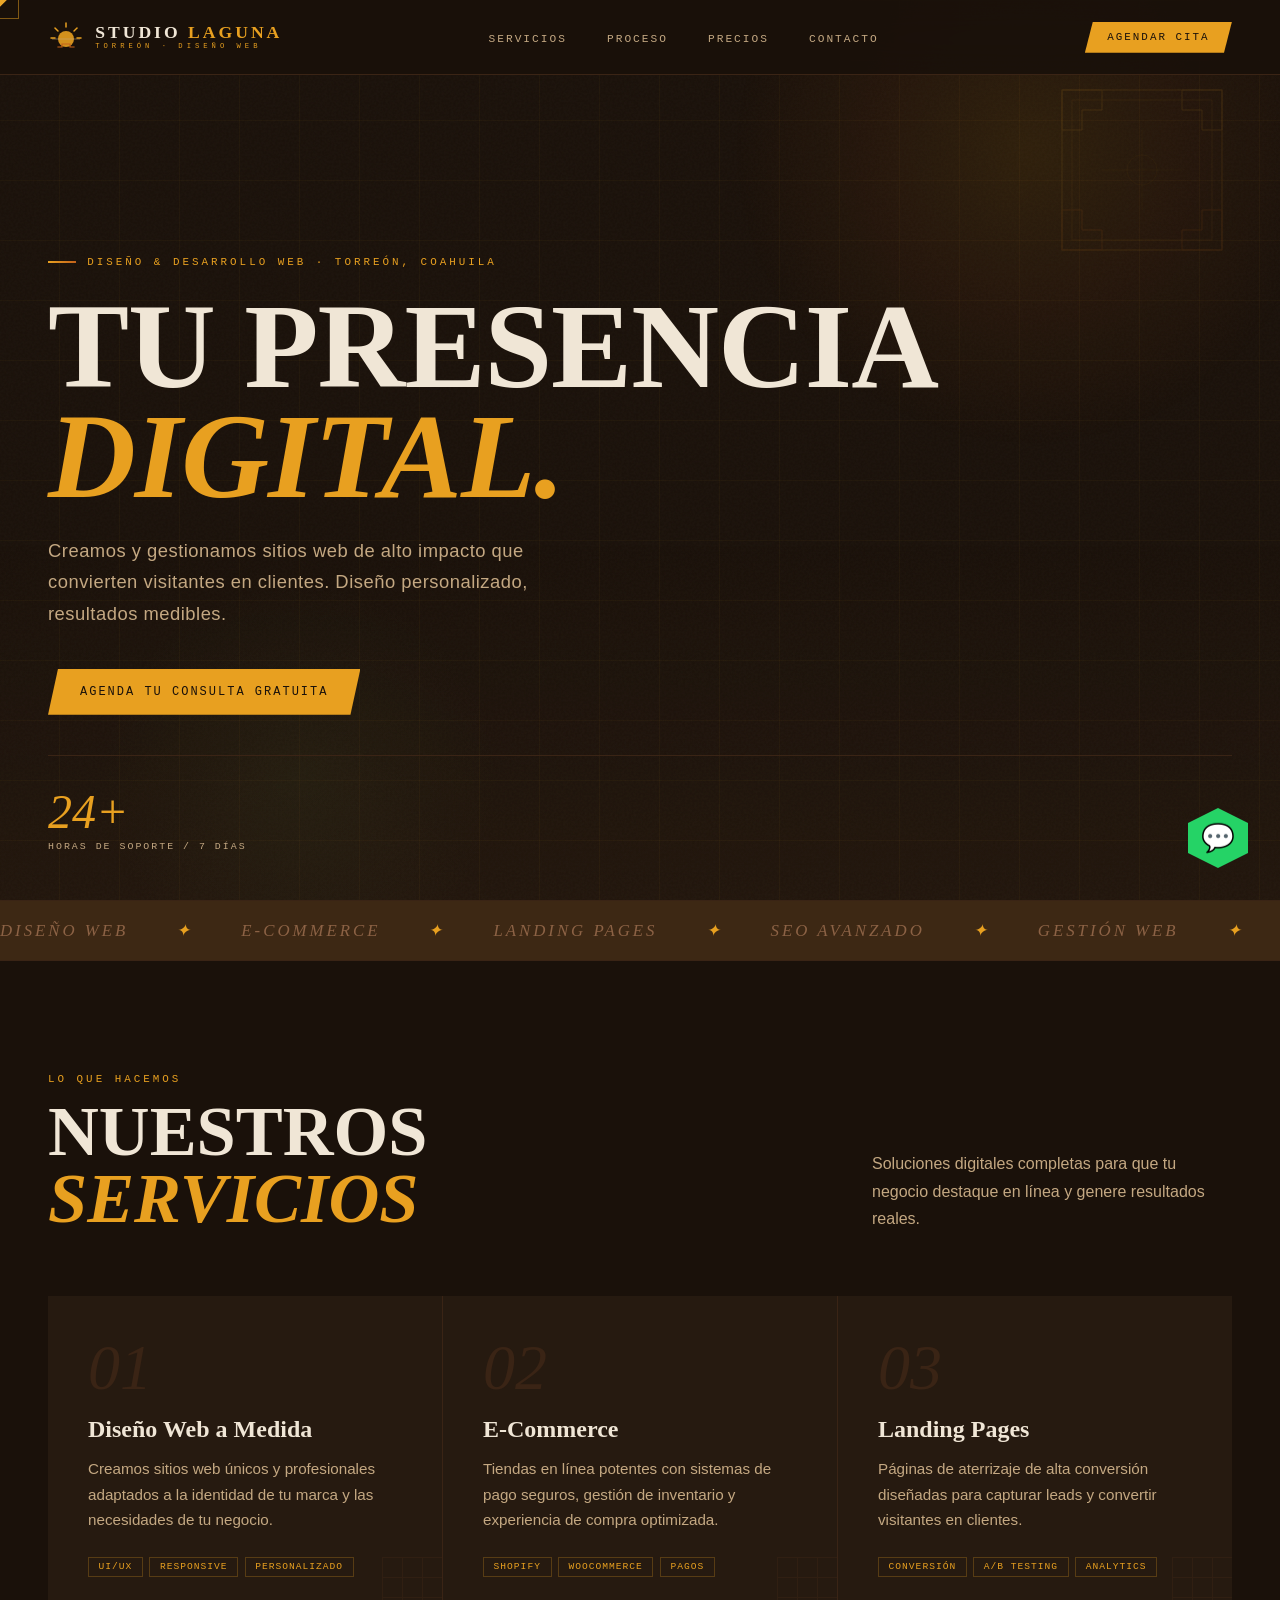
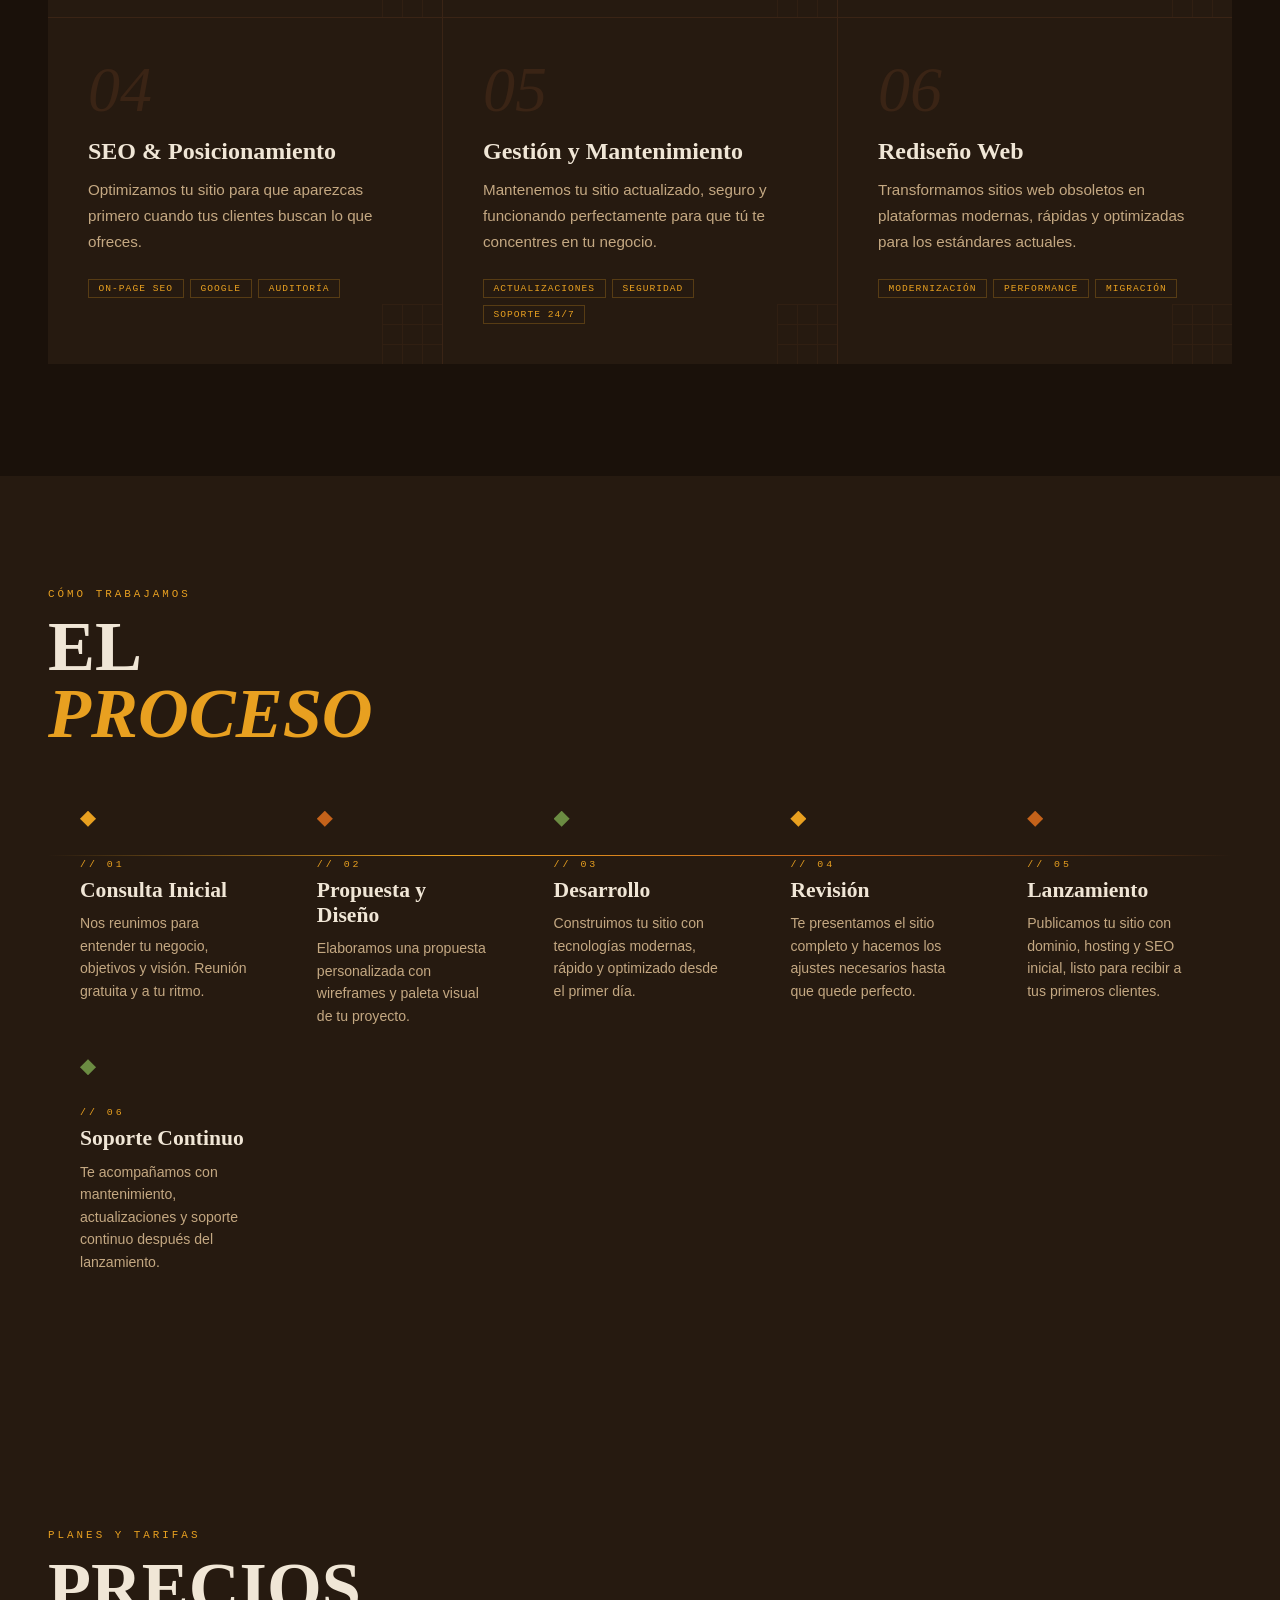
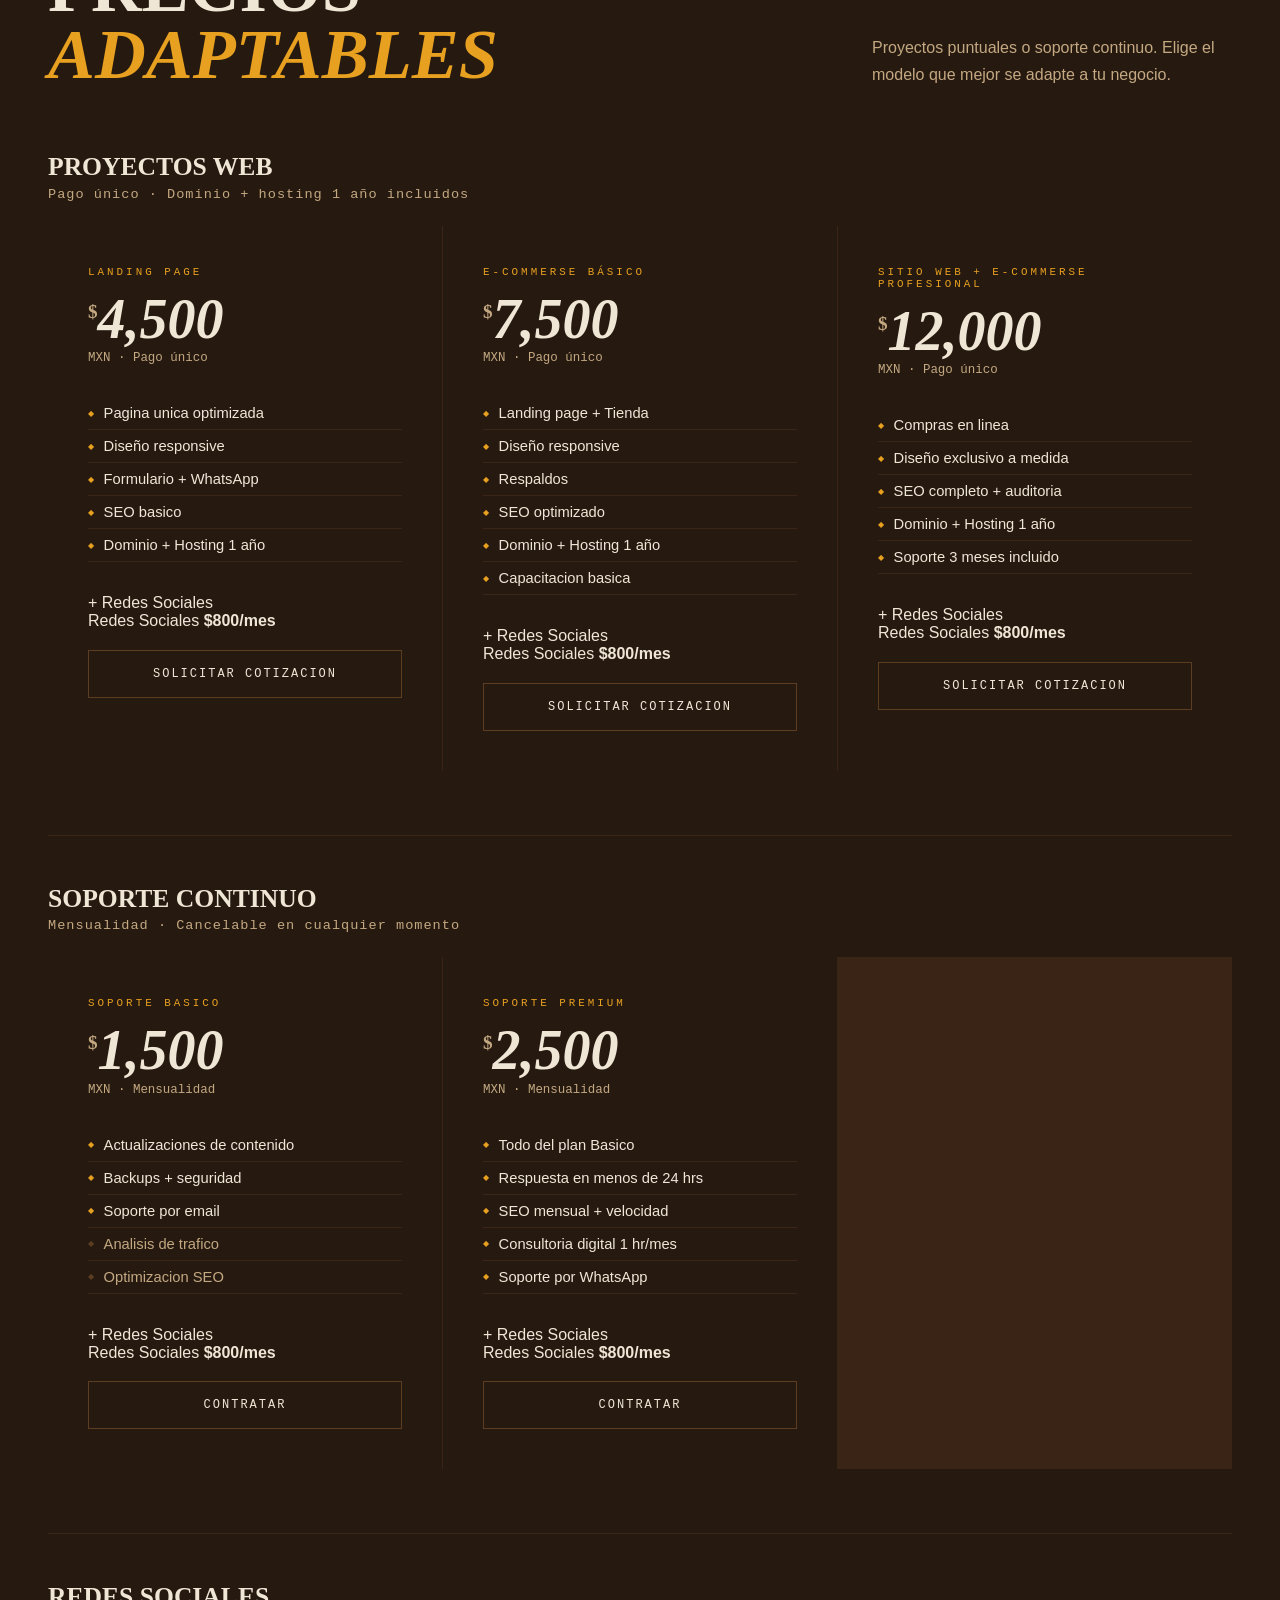
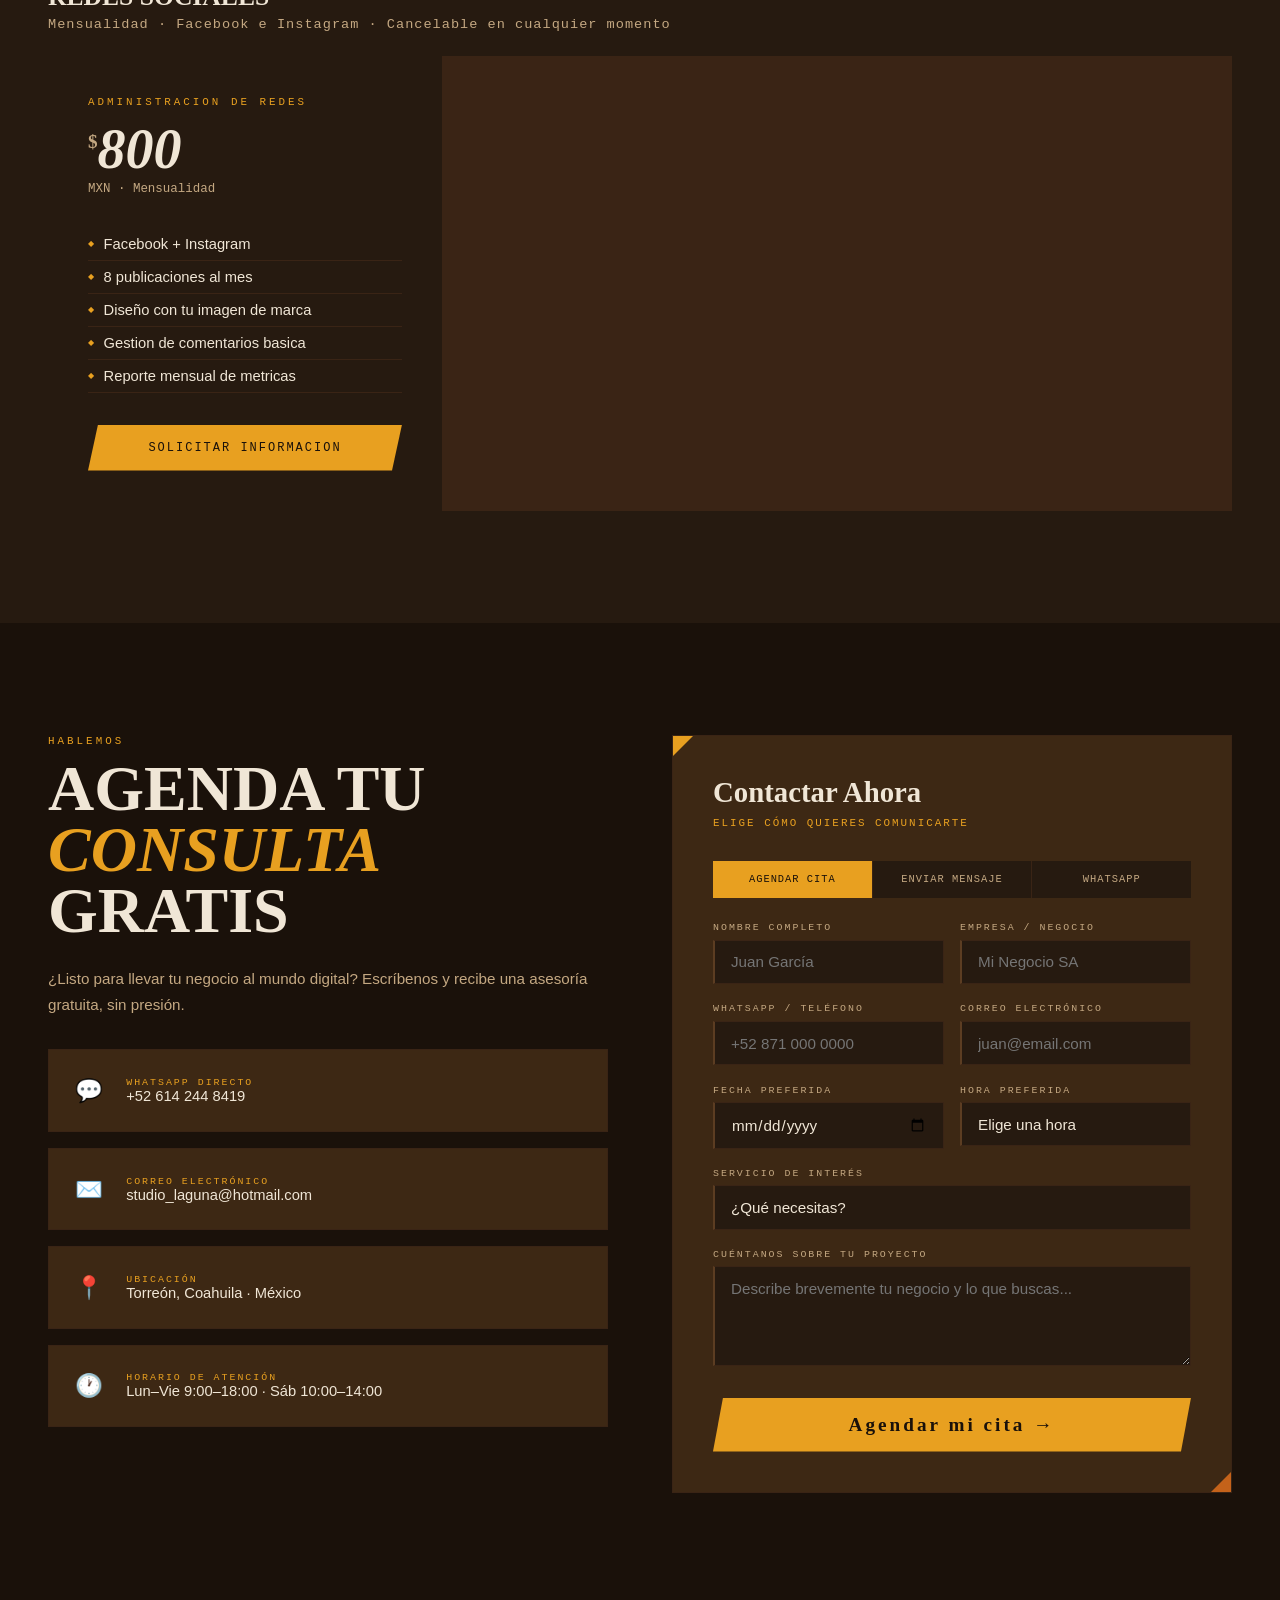
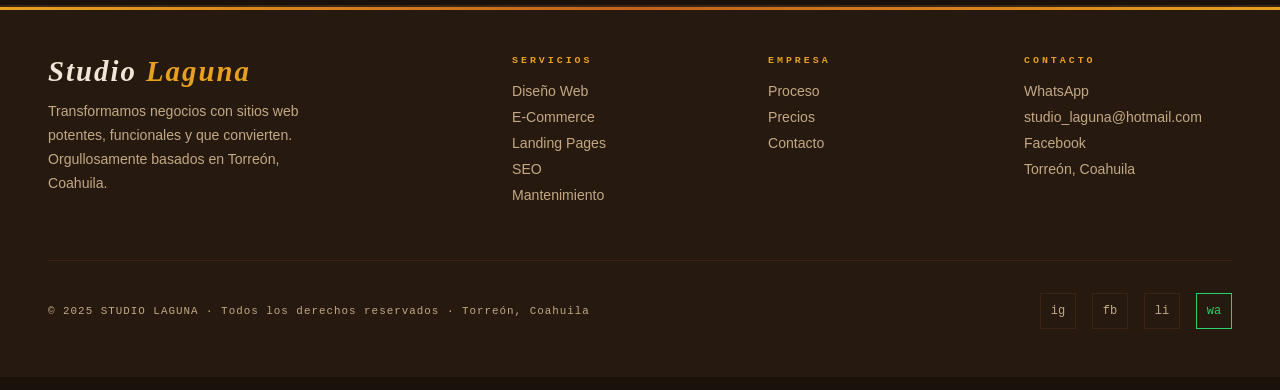
==== index.html @ f5c39761 "Change button classes from primary to outline" ====
<!DOCTYPE html>
<html lang="es">
<head>
   <!-- SEO básico -->
  <meta name="description" content="Studio Laguna: diseño y gestión de sitios web en Torreón, Coahuila. Creamos páginas web profesionales para negocios locales en La Laguna. Consulta gratuita." />
  <meta name="keywords" content="diseño web Torreón, páginas web Torreón, agencia web Torreón, diseño web Coahuila, diseño web La Laguna, mantenimiento web Torreón" />
  <meta name="author" content="Studio Laguna" />
  <meta name="robots" content="index, follow" />
  <link rel="canonical" href="https://studiolaguna.com.mx/" />
 
  <!-- Open Graph (Facebook, WhatsApp, LinkedIn) -->
  <meta property="og:type" content="website" />
  <meta property="og:site_name" content="Studio Laguna" />
  <meta property="og:title" content="Studio Laguna — Diseño Web en Torreón, Coahuila" />
  <meta property="og:description" content="Creamos sitios web profesionales para negocios en Torreón y La Laguna. Diseño personalizado, mantenimiento y SEO. Consulta gratuita." />
  <meta property="og:url" content="https://studiolaguna.com.mx/" />
  <meta property="og:image" content="https://studiolaguna.com.mx/og-image.jpg" />
  <meta property="og:image:width" content="1200" />
  <meta property="og:image:height" content="630" />
  <meta property="og:locale" content="es_MX" />
 
  <!-- Twitter Card -->
  <meta name="twitter:card" content="summary_large_image" />
  <meta name="twitter:title" content="Studio Laguna — Diseño Web en Torreón" />
  <meta name="twitter:description" content="Creamos sitios web profesionales para negocios en Torreón y La Laguna." />
  <meta name="twitter:image" content="https://studiolaguna.com.mx/og-image.jpg" />
  <link rel="shortcut icon" href="/logo-mark-128.png" type="image/x-icon">
  <link rel="stylesheet" href="/studio-laguna-styles.css"/>
  <script src="main.js" defer></script>
</head>
<body>

  <!-- Cursor -->
  <div class="cursor" id="cursor"></div>
  <div class="cursor-ring" id="cursorRing"></div>

  <!-- NAV -->
  <nav>
    <a href="#" class="nav-logo">
      <div class="logo-mark">
        <svg viewBox="0 0 36 36" fill="none" xmlns="http://www.w3.org/2000/svg">
          <circle cx="18" cy="20" r="8" fill="#e8a020" opacity="0.9"/>
          <line x1="4" y1="20" x2="32" y2="20" stroke="#c4a882" stroke-width="1" opacity="0.5"/>
          <line x1="18" y1="4" x2="18" y2="8" stroke="#e8a020" stroke-width="1.5" stroke-linecap="round"/>
          <line x1="7" y1="9" x2="10" y2="12" stroke="#e8a020" stroke-width="1.5" stroke-linecap="round"/>
          <line x1="29" y1="9" x2="26" y2="12" stroke="#e8a020" stroke-width="1.5" stroke-linecap="round"/>
          <line x1="3" y1="19" x2="7" y2="19" stroke="#e8a020" stroke-width="1.5" stroke-linecap="round"/>
          <line x1="33" y1="19" x2="29" y2="19" stroke="#e8a020" stroke-width="1.5" stroke-linecap="round"/>
          <path d="M10 28h4v-3h8v3h4" stroke="#c4621a" stroke-width="1.2" fill="none" stroke-linecap="square"/>
        </svg>
      </div>
      <div class="logo-text-wrap">
        <span class="logo-main">Studio <span style="color:var(--sol)">Laguna</span></span>
        <span class="logo-sub">Torreón · Diseño Web</span>
      </div>
    </a>
    <ul class="nav-links">
      <li><a href="#servicios">Servicios</a></li>
      <li><a href="#proceso">Proceso</a></li>
      <li><a href="#precios">Precios</a></li>
      <li><a href="#contacto">Contacto</a></li>
    </ul>
    <button class="nav-cta" onclick="document.getElementById('contacto').scrollIntoView({behavior:'smooth'})">Agendar Cita</button>
  </nav>

  <!-- HERO -->
  <section class="hero">
    <svg class="hero-ornament" viewBox="0 0 180 180" fill="none" xmlns="http://www.w3.org/2000/svg">
      <rect x="10" y="10" width="160" height="160" stroke="#e8a020" stroke-width="1" fill="none"/>
      <rect x="20" y="20" width="140" height="140" stroke="#e8a020" stroke-width="0.5" fill="none"/>
      <path d="M10 10 h40 v20 h-20 v20 h-20 z" stroke="#e8a020" stroke-width="1" fill="none"/>
      <path d="M170 10 h-40 v20 h20 v20 h20 z" stroke="#e8a020" stroke-width="1" fill="none"/>
      <path d="M10 170 h40 v-20 h-20 v-20 h-20 z" stroke="#c4621a" stroke-width="1" fill="none"/>
      <path d="M170 170 h-40 v-20 h20 v-20 h20 z" stroke="#c4621a" stroke-width="1" fill="none"/>
      <line x1="90" y1="50" x2="90" y2="130" stroke="#e8a020" stroke-width="0.5" opacity="0.5"/>
      <line x1="50" y1="90" x2="130" y2="90" stroke="#e8a020" stroke-width="0.5" opacity="0.5"/>
      <circle cx="90" cy="90" r="15" stroke="#e8a020" stroke-width="0.5" fill="none" opacity="0.5"/>
    </svg>

    <div class="hero-glow"></div>
    <div class="hero-glow2"></div>
    <div class="hero-horizon"></div>

    <div class="hero-content">
      <div class="hero-tag">Diseño &amp; Desarrollo Web · Torreón, Coahuila</div>
      <h1>
        TU PRESENCIA
        <span class="line2">DIGITAL.</span>
      </h1>
      <p class="hero-desc">
        Creamos y gestionamos sitios web de alto impacto que convierten visitantes en clientes. Diseño personalizado, resultados medibles.
      </p>
      <div class="hero-actions">
        <!-- CAMBIO: "Agendar Consulta Gratis" → "Agenda tu consulta gratuita" -->
        <a href="#contacto" class="btn-primary">Agenda tu consulta gratuita</a>
      </div>
    </div>

    <div class="stats-strip">
      <div class="stat-item">
        <div class="stat-num" data-target="24">0</div>
        <!-- CAMBIO: "Soporte Hrs/7 Días" → "Horas de soporte / 7 días" -->
        <div class="stat-label">Horas de soporte / 7 días</div>
      </div>
    </div>
  </section>

  <!-- MARQUEE -->
  <div class="marquee-section">
    <div class="marquee-track">
      <span class="marquee-item">Diseño Web <span class="marquee-dot">✦</span></span>
      <span class="marquee-item">E-Commerce <span class="marquee-dot">✦</span></span>
      <span class="marquee-item">Landing Pages <span class="marquee-dot">✦</span></span>
      <span class="marquee-item">SEO Avanzado <span class="marquee-dot">✦</span></span>
      <span class="marquee-item">Gestión Web <span class="marquee-dot">✦</span></span>
      <span class="marquee-item">Mantenimiento <span class="marquee-dot">✦</span></span>
      <span class="marquee-item">Diseño Web <span class="marquee-dot">✦</span></span>
      <span class="marquee-item">E-Commerce <span class="marquee-dot">✦</span></span>
      <span class="marquee-item">Landing Pages <span class="marquee-dot">✦</span></span>
      <span class="marquee-item">SEO Avanzado <span class="marquee-dot">✦</span></span>
      <span class="marquee-item">Gestión Web <span class="marquee-dot">✦</span></span>
      <span class="marquee-item">Mantenimiento <span class="marquee-dot">✦</span></span>
    </div>
  </div>

  <!-- SERVICES -->
  <section class="section" id="servicios">
    <div class="section-header reveal">
      <div>
        <div class="section-tag">Lo que hacemos</div>
        <h2 class="section-title">NUESTROS<br><em>SERVICIOS</em></h2>
      </div>
      <p class="section-desc">Soluciones digitales completas para que tu negocio destaque en línea y genere resultados reales.</p>
    </div>
    <div class="services-grid reveal">
      <div class="service-card">
        <div class="service-num">01</div>
        <div class="service-name">Diseño Web a Medida</div>
        <p class="service-desc">Creamos sitios web únicos y profesionales adaptados a la identidad de tu marca y las necesidades de tu negocio.</p>
        <div class="service-tags">
          <span class="tag">UI/UX</span>
          <span class="tag">Responsive</span>
          <span class="tag">Personalizado</span>
        </div>
      </div>
      <div class="service-card">
        <div class="service-num">02</div>
        <div class="service-name">E-Commerce</div>
        <p class="service-desc">Tiendas en línea potentes con sistemas de pago seguros, gestión de inventario y experiencia de compra optimizada.</p>
        <div class="service-tags">
          <span class="tag">Shopify</span>
          <span class="tag">WooCommerce</span>
          <span class="tag">Pagos</span>
        </div>
      </div>
      <div class="service-card">
        <div class="service-num">03</div>
        <div class="service-name">Landing Pages</div>
        <p class="service-desc">Páginas de aterrizaje de alta conversión diseñadas para capturar leads y convertir visitantes en clientes.</p>
        <div class="service-tags">
          <span class="tag">Conversión</span>
          <span class="tag">A/B Testing</span>
          <span class="tag">Analytics</span>
        </div>
      </div>
      <div class="service-card">
        <div class="service-num">04</div>
        <div class="service-name">SEO &amp; Posicionamiento</div>
        <!-- CAMBIO: "Optimización para motores de búsqueda para que tus clientes te encuentren primero cuando buscan tus productos." -->
        <p class="service-desc">Optimizamos tu sitio para que aparezcas primero cuando tus clientes buscan lo que ofreces.</p>
        <div class="service-tags">
          <span class="tag">On-Page SEO</span>
          <span class="tag">Google</span>
          <span class="tag">Auditoría</span>
        </div>
      </div>
      <div class="service-card">
        <div class="service-num">05</div>
        <div class="service-name">Gestión y Mantenimiento</div>
        <p class="service-desc">Mantenemos tu sitio actualizado, seguro y funcionando perfectamente para que tú te concentres en tu negocio.</p>
        <div class="service-tags">
          <span class="tag">Actualizaciones</span>
          <span class="tag">Seguridad</span>
          <span class="tag">Soporte 24/7</span>
        </div>
      </div>
      <div class="service-card">
        <div class="service-num">06</div>
        <div class="service-name">Rediseño Web</div>
        <p class="service-desc">Transformamos sitios web obsoletos en plataformas modernas, rápidas y optimizadas para los estándares actuales.</p>
        <div class="service-tags">
          <span class="tag">Modernización</span>
          <span class="tag">Performance</span>
          <span class="tag">Migración</span>
        </div>
      </div>
    </div>
  </section>

  <!-- PROCESO -->
  <section class="section process-section" id="proceso">
    <div class="section-header reveal">
      <div>
        <div class="section-tag">Cómo trabajamos</div>
        <h2 class="section-title">EL<br><em>PROCESO</em></h2>
      </div>
    </div>
    <div class="process-steps reveal">
      <div class="step">
        <div class="step-dot"></div>
        <div class="step-num">// 01</div>
        <div class="step-title">Consulta Inicial</div>
        <!-- CAMBIO: "Sin costo, sin compromiso." → positivo -->
        <p class="step-desc">Nos reunimos para entender tu negocio, objetivos y visión. Reunión gratuita y a tu ritmo.</p>
      </div>
      <div class="step">
        <div class="step-dot" style="background:var(--cobre); box-shadow: 0 0 20px rgba(196,98,26,0.6)"></div>
        <div class="step-num">// 02</div>
        <div class="step-title">Propuesta y Diseño</div>
        <p class="step-desc">Elaboramos una propuesta personalizada con wireframes y paleta visual de tu proyecto.</p>
      </div>
      <div class="step">
        <div class="step-dot" style="background:var(--mezcal); box-shadow: 0 0 20px rgba(107,140,66,0.6)"></div>
        <div class="step-num">// 03</div>
        <div class="step-title">Desarrollo</div>
        <p class="step-desc">Construimos tu sitio con tecnologías modernas, rápido y optimizado desde el primer día.</p>
      </div>
      <div class="step">
        <div class="step-dot"></div>
        <div class="step-num">// 04</div>
        <div class="step-title">Revisión</div>
        <p class="step-desc">Te presentamos el sitio completo y hacemos los ajustes necesarios hasta que quede perfecto.</p>
      </div>
      <div class="step">
        <div class="step-dot" style="background:var(--cobre); box-shadow: 0 0 20px rgba(196,98,26,0.6)"></div>
        <div class="step-num">// 05</div>
        <div class="step-title">Lanzamiento</div>
        <!-- CAMBIO: "lista para conquistar" → específico y con concordancia corregida -->
        <p class="step-desc">Publicamos tu sitio con dominio, hosting y SEO inicial, listo para recibir a tus primeros clientes.</p>
      </div>
      <div class="step">
        <div class="step-dot" style="background:var(--mezcal); box-shadow: 0 0 20px rgba(107,140,66,0.6)"></div>
        <div class="step-num">// 06</div>
        <div class="step-title">Soporte Continuo</div>
        <!-- CAMBIO: "nunca estés solo" → encuadre positivo y específico -->
        <p class="step-desc">Te acompañamos con mantenimiento, actualizaciones y soporte continuo después del lanzamiento.</p>
      </div>
    </div>
  </section>

  <!-- PRICING -->
  <section class="section" id="precios" style="background: var(--bg2);">
    <div class="section-header reveal">
      <div>
        <div class="section-tag">Planes y Tarifas</div>
        <h2 class="section-title">PRECIOS<br><em>ADAPTABLES</em></h2>
      </div>
      <p class="section-desc">Proyectos puntuales o soporte continuo. Elige el modelo que mejor se adapte a tu negocio.</p>
    </div>

    <!-- PROYECTOS PUNTUALES -->
 <!-- PROYECTOS PUNTUALES -->
    <div style="margin-bottom: 4rem;">
      <div style="margin-bottom: 1.5rem;">
        <h3 style="font-family: var(--font-display); font-size: 1.6rem; margin-bottom: 0.3rem;">PROYECTOS WEB</h3>
        <p style="color: var(--muted); font-size: 0.85rem; font-family: var(--font-mono); letter-spacing: 1px;">Pago único · Dominio + hosting 1 año incluidos</p>
      </div>
      <div class="pricing-grid reveal">
 
        <!-- Landing Page -->
        <div class="price-card">
          <div class="price-plan">Landing Page</div>
          <div class="price-amount"><sup>$</sup>4,500</div>
          <div class="price-period">MXN · Pago único</div>
          <ul class="price-features">
            <li class="included">Pagina unica optimizada</li>
            <li class="included">Diseño responsive</li>
            <li class="included">Formulario + WhatsApp</li>
            <li class="included">SEO basico</li>
            <li class="included">Dominio + Hosting 1 año</li>
          </ul>
          <div class="price-addon">
            <div class="price-addon-label">+ Redes Sociales</div>
                        <div class="price-addon-options">
              <span class="addon-chip addon-chip--highlight">Redes Sociales <strong>$800/mes</strong></span>
            </div>
          </div>
          <a href="#contacto" class="btn-outline" style="display:block; text-align:center; margin-top:1.2rem;">Solicitar cotizacion</a>
        </div>
 
        <!-- E-commerse -->
        <div class="price-card">
          <div class="price-plan">E-commerse básico</div>
          <div class="price-amount"><sup>$</sup>7,500</div>
          <div class="price-period">MXN · Pago único</div>
          <ul class="price-features">
            <li class="included">Landing page + Tienda</li>
            <li class="included">Diseño responsive</li>
            <li class="included">Respaldos</li>
            <li class="included">SEO optimizado</li>
            <li class="included">Dominio + Hosting 1 año</li>
            <li class="included">Capacitacion basica</li>
          </ul>
          <div class="price-addon">
            <div class="price-addon-label">+ Redes Sociales</div>
                        <div class="price-addon-options">
              <span class="addon-chip addon-chip--highlight">Redes Sociales <strong>$800/mes</strong></span>
            </div>
          </div>
          <a href="#contacto" class="btn-outline" style="display:block; text-align:center; margin-top:1.2rem;">Solicitar cotizacion</a>
        </div>
 
        <!-- E-commerse Profesional -->
        <div class="price-card">
          <div class="price-plan">Sitio Web + E-commerse Profesional</div>
          <div class="price-amount"><sup>$</sup>12,000</div>
          <div class="price-period">MXN · Pago único</div>
          <ul class="price-features">
            <li class="included">Compras en linea</li>
            <li class="included">Diseño exclusivo a medida</li>
            <li class="included">SEO completo + auditoria</li>
            <li class="included">Dominio + Hosting 1 año</li>
            <li class="included">Soporte 3 meses incluido</li>
          </ul>
          <div class="price-addon">
            <div class="price-addon-label">+ Redes Sociales</div>
                        <div class="price-addon-options">
              <span class="addon-chip addon-chip--highlight">Redes Sociales <strong>$800/mes</strong></span>
            </div>
          </div>
          <a href="#contacto" class="btn-outline" style="display:block; text-align:center; margin-top:1.2rem;">Solicitar cotizacion</a>
        </div>
 
      </div>
    </div>
 
    <!-- SOPORTE CONTINUO -->
    <div style="padding-top: 3rem; border-top: 1px solid var(--border); margin-bottom: 4rem;">
      <div style="margin-bottom: 1.5rem;">
        <h3 style="font-family: var(--font-display); font-size: 1.6rem; margin-bottom: 0.3rem;">SOPORTE CONTINUO</h3>
        <p style="color: var(--muted); font-size: 0.85rem; font-family: var(--font-mono); letter-spacing: 1px;">Mensualidad · Cancelable en cualquier momento</p>
      </div>
      <div class="pricing-grid reveal" style="grid-template-columns: repeat(auto-fill, minmax(320px, 1fr));">
 
        <div class="price-card">
          <div class="price-plan">Soporte Basico</div>
          <div class="price-amount"><sup>$</sup>1,500</div>
          <div class="price-period">MXN · Mensualidad</div>
          <ul class="price-features">
            <li class="included">Actualizaciones de contenido</li>
            <li class="included">Backups + seguridad</li>
            <li class="included">Soporte por email</li>
            <li>Analisis de trafico</li>
            <li>Optimizacion SEO</li>
          </ul>
          <div class="price-addon">
            <div class="price-addon-label">+ Redes Sociales</div>
                        <div class="price-addon-options">
              <span class="addon-chip addon-chip--highlight">Redes Sociales <strong>$800/mes</strong></span>
            </div>
          </div>
          <a href="#contacto" class="btn-outline" style="display:block; text-align:center; margin-top:1.2rem;">Contratar</a>
        </div>
 
        <div class="price-card">
          <div class="price-plan">Soporte Premium</div>
          <div class="price-amount"><sup>$</sup>2,500</div>
          <div class="price-period">MXN · Mensualidad</div>
          <ul class="price-features">
            <li class="included">Todo del plan Basico</li>
            <li class="included">Respuesta en menos de 24 hrs</li>
            <li class="included">SEO mensual + velocidad</li>
            <li class="included">Consultoria digital 1 hr/mes</li>
            <li class="included">Soporte por WhatsApp</li>
          </ul>
          <div class="price-addon">
            <div class="price-addon-label">+ Redes Sociales</div>
                        <div class="price-addon-options">
              <span class="addon-chip addon-chip--highlight">Redes Sociales <strong>$800/mes</strong></span>
            </div>
          </div>
          <a href="#contacto" class="btn-outline" style="display:block; text-align:center; margin-top:1.2rem;">Contratar</a>
        </div>
 
      </div>
    </div>
 
    <!-- REDES SOCIALES -->
    <div style="padding-top: 3rem; border-top: 1px solid var(--border);">
      <div style="margin-bottom: 1.5rem;">
        <h3 style="font-family: var(--font-display); font-size: 1.6rem; margin-bottom: 0.3rem;">REDES SOCIALES</h3>
        <p style="color: var(--muted); font-size: 0.85rem; font-family: var(--font-mono); letter-spacing: 1px;">Mensualidad · Facebook e Instagram · Cancelable en cualquier momento</p>
      </div>
      <div class="pricing-grid reveal" style="grid-template-columns: repeat(auto-fill, minmax(320px, 1fr));">
 
        <div class="price-card">
          <div class="price-plan">Administracion de Redes</div>
          <div class="price-amount"><sup>$</sup>800</div>
          <div class="price-period">MXN · Mensualidad</div>
          <ul class="price-features">
            <li class="included">Facebook + Instagram</li>
            <li class="included">8 publicaciones al mes</li>
            <li class="included">Diseño con tu imagen de marca</li>
            <li class="included">Gestion de comentarios basica</li>
            <li class="included">Reporte mensual de metricas</li>
          </ul>
          <a href="#contacto" class="btn-primary" style="display:block; text-align:center;">Solicitar informacion</a>
        </div>
 
      </div>
    </div>
 
  </section>
 

  <!-- CONTACT -->
  <section class="section contact-section" id="contacto">
    <div class="contact-grid">
      <div class="contact-info reveal">
        <div class="section-tag">Hablemos</div>
        <h2>AGENDA TU<br><em>CONSULTA</em><br>GRATIS</h2>
        <!-- CAMBIO: "sin costo ni compromiso" → encuadre positivo -->
        <p>¿Listo para llevar tu negocio al mundo digital? Escríbenos y recibe una asesoría gratuita, sin presión.</p>
        <div class="contact-methods">
          <a href="https://wa.me/526142448419?text=Hola!%20Me%20interesa%20información%20sobre%20sus%20servicios%20de%20diseño%20web" target="_blank" class="contact-method">
            <div class="method-icon">💬</div>
            <div class="method-info">
              <div class="method-label">WhatsApp Directo</div>
              <div class="method-value">+52 614 244 8419</div>
            </div>
          </a>
          <a href="mailto:studio_laguna@hotmail.com" class="contact-method">
            <div class="method-icon">✉️</div>
            <div class="method-info">
              <div class="method-label">Correo Electrónico</div>
              <div class="method-value">studio_laguna@hotmail.com</div>
            </div>
          </a>
          <div class="contact-method" style="cursor:default;">
            <div class="method-icon">📍</div>
            <div class="method-info">
              <div class="method-label">Ubicación</div>
              <div class="method-value">Torreón, Coahuila · México</div>
            </div>
          </div>
          <div class="contact-method" style="cursor:default;">
            <div class="method-icon">🕐</div>
            <div class="method-info">
              <div class="method-label">Horario de Atención</div>
              <div class="method-value">Lun–Vie 9:00–18:00 · Sáb 10:00–14:00</div>
            </div>
          </div>
        </div>
      </div>

      <div class="form-container reveal">
        <div id="formWrapper">
          <div class="form-title">Contactar Ahora</div>
          <div class="form-subtitle">Elige cómo quieres comunicarte</div>
          <div class="form-tabs">
            <button class="form-tab active" onclick="switchTab('cita', this)">Agendar Cita</button>
            <button class="form-tab" onclick="switchTab('mensaje', this)">Enviar Mensaje</button>
            <button class="form-tab" onclick="switchTab('whatsapp', this)">WhatsApp</button>
          </div>

          <!-- CITA -->
          <div class="tab-content active" id="tab-cita">
            <div class="form-row">
              <div class="form-group">
                <label for="nombre-cita">Nombre completo</label>
                <input type="text" id="nombre-cita" placeholder="Juan García" />
                <!-- CAMBIO: validación en línea en lugar de alert() -->
                <span class="field-error" id="error-nombre-cita">Falta tu nombre</span>
              </div>
              <div class="form-group">
                <label for="empresa">Empresa / Negocio</label>
                <input type="text" id="empresa" placeholder="Mi Negocio SA" />
              </div>
            </div>
            <div class="form-row">
              <div class="form-group">
                <label for="tel-cita">WhatsApp / Teléfono</label>
                <input type="tel" id="tel-cita" placeholder="+52 871 000 0000" />
                <!-- CAMBIO: validación en línea en lugar de alert() -->
                <span class="field-error" id="error-tel-cita">Falta tu WhatsApp o teléfono</span>
              </div>
              <div class="form-group">
                <label for="email-cita">Correo electrónico</label>
                <input type="email" id="email-cita" placeholder="juan@email.com" />
              </div>
            </div>
            <div class="form-row">
              <div class="form-group">
                <label for="fecha">Fecha preferida</label>
                <input type="date" id="fecha" />
              </div>
              <div class="form-group">
                <label for="hora">Hora preferida</label>
                <!-- CAMBIO: "Selecciona un horario" → "Elige una hora" -->
                <select id="hora">
                  <option value="">Elige una hora</option>
                  <option>09:00 - 10:00</option>
                  <option>10:00 - 11:00</option>
                  <option>11:00 - 12:00</option>
                  <option>12:00 - 13:00</option>
                  <option>14:00 - 15:00</option>
                  <option>15:00 - 16:00</option>
                  <option>16:00 - 17:00</option>
                  <option>17:00 - 18:00</option>
                </select>
              </div>
            </div>
            <div class="form-group">
              <label for="servicio">Servicio de interés</label>
              <select id="servicio">
                <option value="">¿Qué necesitas?</option>
                <option>Diseño web desde cero</option>
                <!-- CAMBIO: "Tienda en línea (E-Commerce)" → sin paréntesis técnico -->
                <option>Tienda en línea</option>
                <option>Landing Page</option>
                <option>Rediseño de sitio existente</option>
                <option>SEO y posicionamiento</option>
                <option>Mantenimiento web</option>
                <option>No estoy seguro aún</option>
              </select>
            </div>
            <div class="form-group">
              <label for="notas-cita">Cuéntanos sobre tu proyecto</label>
              <textarea id="notas-cita" placeholder="Describe brevemente tu negocio y lo que buscas..."></textarea>
            </div>
            <!-- CAMBIO: "AGENDAR CITA →" → calidez y personificación -->
            <button class="btn-submit" onclick="submitForm('cita')">Agendar mi cita →</button>
          </div>

          <!-- MENSAJE -->
          <div class="tab-content" id="tab-mensaje">
            <div class="form-row">
              <div class="form-group">
                <label for="nombre-msg">Tu nombre</label>
                <input type="text" id="nombre-msg" placeholder="Juan García" />
                <!-- CAMBIO: validación en línea -->
                <span class="field-error" id="error-nombre-msg">Falta tu nombre</span>
              </div>
              <div class="form-group">
                <label for="email-msg">Correo electrónico</label>
                <input type="email" id="email-msg" placeholder="juan@email.com" />
              </div>
            </div>
            <div class="form-group">
              <label for="asunto">Asunto</label>
              <select id="asunto">
                <option value="">Tema del mensaje</option>
                <option>Cotización de proyecto</option>
                <option>Información de planes</option>
                <option>Soporte técnico</option>
                <option>Asociación o alianza</option>
                <!-- CAMBIO: "Otro" → orientado al usuario -->
                <option>Otro tema (especifícalo en el mensaje)</option>
              </select>
            </div>
            <div class="form-group">
              <label for="mensaje">Mensaje</label>
              <!-- CAMBIO: placeholder con pista de contenido esperado -->
              <textarea id="mensaje" style="min-height:130px;" placeholder="Cuéntanos qué necesitas y en qué plazo lo necesitas"></textarea>
              <!-- CAMBIO: validación en línea -->
              <span class="field-error" id="error-mensaje">Falta tu mensaje</span>
            </div>
            <button class="btn-submit" onclick="submitForm('mensaje')">ENVIAR MENSAJE →</button>
          </div>

          <!-- WHATSAPP -->
          <div class="tab-content" id="tab-whatsapp">
            <div style="text-align:center; padding: 1rem 0 2rem;">
              <div style="font-size:4rem; margin-bottom:1rem;">💬</div>
              <h3 style="font-family:var(--font-display); font-size:1.8rem; font-style:italic; margin-bottom:0.5rem;">Escríbenos por WhatsApp</h3>
              <!-- CAMBIO: eliminar doble promesa contradictoria; alinear con texto de apoyo inferior -->
              <p style="color:var(--muted); font-size:0.9rem; margin-bottom:2rem; line-height:1.6;">
                Respondemos en menos de 1 hora durante horario de atención. Escríbenos y resolvemos tus dudas.
              </p>
            </div>
            <div class="form-group">
              <label for="wa-nombre">Tu nombre (opcional)</label>
              <input type="text" id="wa-nombre" placeholder="¿Cómo te llamas?" />
            </div>
            <div class="form-group">
              <label for="wa-interes">¿Qué necesitas?</label>
              <select id="wa-interes">
                <!-- CAMBIO: "Información general" → específico -->
                <option value="información sobre servicios y precios">Información sobre servicios y precios</option>
                <option value="cotización para diseño web">Cotización de diseño web</option>
                <option value="cotización para tienda en línea">Tienda en línea</option>
                <option value="cotización para landing page">Landing Page</option>
                <option value="mantenimiento de mi sitio web">Mantenimiento web</option>
                <option value="agendar una consulta gratuita">Agendar consulta</option>
              </select>
            </div>
            <a id="btn-wa" href="#" target="_blank" class="btn-whatsapp" onclick="openWhatsApp(event)">
              <svg width="24" height="24" viewBox="0 0 24 24" fill="white"><path d="M17.472 14.382c-.297-.149-1.758-.867-2.03-.967-.273-.099-.471-.148-.67.15-.197.297-.767.966-.94 1.164-.173.199-.347.223-.644.075-.297-.15-1.255-.463-2.39-1.475-.883-.788-1.48-1.761-1.653-2.059-.173-.297-.018-.458.13-.606.134-.133.298-.347.446-.52.149-.174.198-.298.298-.497.099-.198.05-.371-.025-.52-.075-.149-.669-1.612-.916-2.207-.242-.579-.487-.5-.669-.51-.173-.008-.371-.01-.57-.01-.198 0-.52.074-.792.372-.272.297-1.04 1.016-1.04 2.479 0 1.462 1.065 2.875 1.213 3.074.149.198 2.096 3.2 5.077 4.487.709.306 1.262.489 1.694.625.712.227 1.36.195 1.871.118.571-.085 1.758-.719 2.006-1.413.248-.694.248-1.289.173-1.413-.074-.124-.272-.198-.57-.347m-5.421 7.403h-.004a9.87 9.87 0 01-5.031-1.378l-.361-.214-3.741.982.998-3.648-.235-.374a9.86 9.86 0 01-1.51-5.26c.001-5.45 4.436-9.884 9.888-9.884 2.64 0 5.122 1.03 6.988 2.898a9.825 9.825 0 012.893 6.994c-.003 5.45-4.437 9.884-9.885 9.884m8.413-18.297A11.815 11.815 0 0012.05 0C5.495 0 .16 5.335.157 11.892c0 2.096.547 4.142 1.588 5.945L.057 24l6.305-1.654a11.882 11.882 0 005.683 1.448h.005c6.554 0 11.89-5.335 11.893-11.893a11.821 11.821 0 00-3.48-8.413Z"/></svg>
              ABRIR WHATSAPP
            </a>
            <p style="text-align:center; font-family:var(--font-mono); font-size:0.65rem; color:var(--muted); margin-top:1rem; letter-spacing:1px;">
              +52 6142448419 · Respuesta en menos de 1 hora
            </p>
          </div>
        </div>

        <div class="success-msg" id="successMsg">
          <div class="success-icon">✅</div>
          <h3>Mensaje Enviado</h3>
          <!-- CAMBIO: especificar canal de respuesta; añadir "hábiles" -->
          <p>Gracias por contactarnos. Te escribiremos al correo o WhatsApp que nos compartiste en menos de 24 horas hábiles.</p>
          <br>
          <!-- CAMBIO: "Enviar otro mensaje" → orientado a la acción real -->
          <button class="btn-outline" onclick="resetForm()" style="width:100%;">Enviar otra solicitud</button>
        </div>
      </div>
    </div>
  </section>

  <!-- FOOTER -->
  <footer>
    <div class="footer-grid">
      <div class="footer-brand">
        <div class="brand-name">Studio <span>Laguna</span></div>
        <!-- CAMBIO: "presencias digitales" → "sitios web" -->
        <p>Transformamos negocios con sitios web potentes, funcionales y que convierten. Orgullosamente basados en Torreón, Coahuila.</p>
      </div>
      <div class="footer-col">
        <h4>Servicios</h4>
        <ul>
          <li><a href="#servicios">Diseño Web</a></li>
          <li><a href="#servicios">E-Commerce</a></li>
          <li><a href="#servicios">Landing Pages</a></li>
          <li><a href="#servicios">SEO</a></li>
          <li><a href="#servicios">Mantenimiento</a></li>
        </ul>
      </div>
      <div class="footer-col">
        <h4>Empresa</h4>
        <ul>
          <li><a href="#proceso">Proceso</a></li>
          <li><a href="#precios">Precios</a></li>
          <li><a href="#contacto">Contacto</a></li>
        </ul>
      </div>
      <div class="footer-col">
        <h4>Contacto</h4>
        <ul>
          <li><a href="https://wa.me/526142448419" target="_blank">WhatsApp</a></li>
          <li><a href="mailto:studio_laguna@hotmail.com">studio_laguna@hotmail.com</a></li>
          <li><a href="https://www.facebook.com/profile.php?id=61589472718955" target="_blank">Facebook</a></li>
          <li><a href="#">Torreón, Coahuila</a></li>
        </ul>
      </div>
    </div>
    <div class="footer-bottom">
      <p>© 2025 STUDIO LAGUNA · Todos los derechos reservados · Torreón, Coahuila</p>
      <div class="social-links">
        <a href="#" class="social-link">ig</a>
        <a href="#" class="social-link">fb</a>
        <a href="#" class="social-link">li</a>
        <a href="https://wa.me/52614244848419" target="_blank" class="social-link" style="border-color:#25D366;color:#25D366;">wa</a>
      </div>
    </div>
  </footer>

  <!-- Floating WhatsApp -->
  <a href="https://wa.me/526142448419?text=Hola!%20Me%20interesa%20información%20sobre%20sus%20servicios%20de%20diseño%20web"
     target="_blank" class="whatsapp-float">
    <span class="wa-tooltip">Escríbenos ahora</span>
    💬
  </a>
 <!-- Schema.org LocalBusiness — SEO local estructurado -->
  <script type="application/ld+json">
  {
    "@context": "https://schema.org",
    "@type": "LocalBusiness",
    "name": "Studio Laguna",
    "description": "Agencia de diseño y gestión web en Torreón, Coahuila. Creamos sitios web profesionales para negocios locales en La Laguna.",
    "url": "https://studiolaguna.com.mx",
    "logo": "https://studiolaguna.com.mx/logo-mark-512.png",
    "image": "https://studiolaguna.com.mx/og-image.jpg",
    "telephone": "+52-614-244-8419",
    "email": "studio_laguna@hotmail.com",
    "address": {
      "@type": "PostalAddress",
      "addressLocality": "Torreón",
      "addressRegion": "Coahuila",
      "addressCountry": "MX"
    },
    "geo": {
      "@type": "GeoCoordinates",
      "latitude": 25.5428,
      "longitude": -103.4068
    },
    "openingHoursSpecification": [
      {
        "@type": "OpeningHoursSpecification",
        "dayOfWeek": ["Monday","Tuesday","Wednesday","Thursday","Friday"],
        "opens": "09:00",
        "closes": "18:00"
      },
      {
        "@type": "OpeningHoursSpecification",
        "dayOfWeek": "Saturday",
        "opens": "10:00",
        "closes": "14:00"
      }
    ],
    "priceRange": "$$",
    "currenciesAccepted": "MXN",
    "paymentAccepted": "Transferencia, Tarjeta, Efectivo",
    "areaServed": [
      {
        "@type": "City",
        "name": "Torreón"
      },
      {
        "@type": "City",
        "name": "Gómez Palacio"
      },
      {
        "@type": "City",
        "name": "Lerdo"
      }
    ],
    "hasOfferCatalog": {
      "@type": "OfferCatalog",
      "name": "Servicios de diseño web",
      "itemListElement": [
        {
          "@type": "Offer",
          "itemOffered": {
            "@type": "Service",
            "name": "Diseño Web a Medida",
            "description": "Sitios web únicos y profesionales adaptados a la identidad de tu marca."
          }
        },
        {
          "@type": "Offer",
          "itemOffered": {
            "@type": "Service",
            "name": "Landing Page",
            "description": "Páginas de aterrizaje de alta conversión.",
            "offers": {
              "@type": "Offer",
              "price": "4500",
              "priceCurrency": "MXN"
            }
          }
        },
        {
          "@type": "Offer",
          "itemOffered": {
            "@type": "Service",
            "name": "Sitio Web Profesional",
            "description": "Hasta 15 páginas con diseño exclusivo, CMS avanzado y SEO completo.",
            "offers": {
              "@type": "Offer",
              "price": "12000",
              "priceCurrency": "MXN"
            }
          }
        },
        {
          "@type": "Offer",
          "itemOffered": {
            "@type": "Service",
            "name": "Mantenimiento Web Mensual",
            "description": "Actualizaciones, backups, seguridad y soporte continuo.",
            "offers": {
              "@type": "Offer",
              "price": "1500",
              "priceCurrency": "MXN"
            }
          }
        }
      ]
    },
    "sameAs": [
      "https://www.facebook.com/profile.php?id=61589472718955"
    ]
  }
  </script>
</body>
</html>
---- studio-laguna-styles.css ----
/* ══════════════════════════════════════════════════
   STUDIO LAGUNA — TORREÓN AESTHETIC
   Palette: Desierto Lagunero · Cantera · Sotol · Sol
   ══════════════════════════════════════════════════ */

*, *::before, *::after { box-sizing: border-box; margin: 0; padding: 0; }

:root {
  /* Torreón desert palette */
  --tierra:    #1a110a;     /* tierra oscura */
  --cantera:   #261a10;     /* cantera natural */
  --adobe:     #3d2814;     /* adobe oscuro */
  --barro:     #5c3d22;     /* barro cocido */
  --polvo:     #8c6245;     /* polvo del desierto */
  --arena:     #c4a882;     /* arena lagunera */
  --crema:     #f0e6d6;     /* crema caliche */
  --hueso:     #ede0cc;     /* hueso natural */

  /* Accent: sol lagunero + agave */
  --sol:       #e8a020;     /* sol del desierto */
  --cobre:     #c4621a;     /* cobre oxidado */
  --mezcal:    #6b8c42;     /* verde agave */
  --cielo:     #2d5a8e;     /* cielo lagunero azul */

  /* Semantic */
  --bg:        var(--tierra);
  --bg2:       var(--cantera);
  --surface:   var(--adobe);
  --surface2:  var(--barro);
  --border:    #3a2415;
  --accent:    var(--sol);
  --accent2:   var(--cobre);
  --accent3:   var(--mezcal);
  --text:      var(--crema);
  --muted:     var(--arena);

  --font-display: 'Playfair Display', Georgia, serif;
  --font-body:    'Barlow Condensed', sans-serif;
  --font-mono:    'Space Mono', monospace;
}

html { scroll-behavior: smooth; }

body {
  background: var(--bg);
  color: var(--text);
  font-family: var(--font-body);
  font-weight: 400;
  overflow-x: hidden;
  cursor: none;
}

/* ── Desert texture overlay ─────────────────────── */
body::before {
  content: '';
  position: fixed; inset: 0; z-index: 0;
  background-image: url("data:image/svg+xml,%3Csvg viewBox='0 0 512 512' xmlns='http://www.w3.org/2000/svg'%3E%3Cfilter id='n'%3E%3CfeTurbulence type='fractalNoise' baseFrequency='0.75' numOctaves='4' stitchTiles='stitch'/%3E%3C/filter%3E%3Crect width='100%25' height='100%25' filter='url(%23n)' opacity='0.05'/%3E%3C/svg%3E");
  pointer-events: none; opacity: 0.6;
}

/* Geometric Mesoamerican pattern overlay */
body::after {
  content: '';
  position: fixed; inset: 0; z-index: 0;
  background-image: repeating-linear-gradient(
    0deg, transparent, transparent 59px,
    rgba(232,160,32,0.04) 59px, rgba(232,160,32,0.04) 60px
  ), repeating-linear-gradient(
    90deg, transparent, transparent 59px,
    rgba(232,160,32,0.04) 59px, rgba(232,160,32,0.04) 60px
  );
  pointer-events: none;
}

/* ── Custom cursor ──────────────────────────────── */
.cursor {
  position: fixed; width: 10px; height: 10px;
  background: var(--sol); border-radius: 0; /* square — cantera block */
  pointer-events: none; z-index: 9999;
  transform: translate(-50%, -50%) rotate(45deg);
  transition: transform 0.1s, width 0.3s, height 0.3s;
  mix-blend-mode: screen;
}
.cursor-ring {
  position: fixed; width: 38px; height: 38px;
  border: 1px solid rgba(232,160,32,0.5);
  border-radius: 0; /* square too */
  pointer-events: none; z-index: 9998;
  transform: translate(-50%, -50%);
  transition: transform 0.15s ease-out;
}

/* ── NAV ────────────────────────────────────────── */
nav {
  position: fixed; top: 0; left: 0; right: 0; z-index: 100;
  display: flex; align-items: center; justify-content: space-between;
  padding: 1.2rem 3rem;
  background: rgba(26,17,10,0.92);
  backdrop-filter: blur(24px);
  border-bottom: 1px solid var(--border);
}

/* ── LOGO: Option A (default in nav) ────────────── */
.nav-logo {
  display: flex; align-items: center; gap: 0.7rem;
  text-decoration: none;
}
.logo-mark {
  width: 36px; height: 36px;
  position: relative; flex-shrink: 0;
}
.logo-mark svg { width: 100%; height: 100%; }
.logo-text-wrap { line-height: 1; }
.logo-main {
  font-family: var(--font-display);
  font-size: 1.1rem;
  font-weight: 900;
  letter-spacing: 3px;
  color: var(--crema);
  text-transform: uppercase;
  display: block;
}
.logo-sub {
  font-family: var(--font-mono);
  font-size: 0.45rem;
  letter-spacing: 4px;
  color: var(--sol);
  text-transform: uppercase;
  display: block;
  margin-top: 1px;
}

.nav-links { display: flex; gap: 2.5rem; list-style: none; }
.nav-links a {
  font-family: var(--font-mono);
  font-size: 0.7rem;
  letter-spacing: 2px;
  color: var(--muted);
  text-decoration: none;
  text-transform: uppercase;
  transition: color 0.3s;
}
.nav-links a:hover { color: var(--sol); }
.nav-cta {
  font-family: var(--font-mono);
  font-size: 0.68rem;
  letter-spacing: 2px;
  text-transform: uppercase;
  color: var(--tierra);
  background: var(--sol);
  border: none;
  padding: 0.6rem 1.4rem;
  cursor: pointer;
  transition: all 0.2s;
  clip-path: polygon(8px 0%, 100% 0%, calc(100% - 8px) 100%, 0% 100%);
}
.nav-cta:hover {
  background: var(--crema);
  box-shadow: 0 6px 20px rgba(232,160,32,0.35);
}

/* ── HERO ───────────────────────────────────────── */
.hero {
  position: relative;
  min-height: 100vh;
  display: flex; flex-direction: column;
  justify-content: center;
  padding: 8rem 3rem 4rem;
  overflow: hidden;
}

/* Desert horizon line */
.hero-horizon {
  position: absolute; bottom: 0; left: 0; right: 0; z-index: 0;
  height: 40%;
  background: linear-gradient(180deg, transparent, rgba(92,61,34,0.12));
}

/* Sun glow */
.hero-glow {
  position: absolute;
  width: 600px; height: 600px;
  border-radius: 50%;
  background: radial-gradient(circle, rgba(232,160,32,0.1) 0%, rgba(196,98,26,0.06) 40%, transparent 70%);
  top: -150px; right: -50px;
  animation: sol-pulse 8s ease-in-out infinite;
}
.hero-glow2 {
  position: absolute;
  width: 400px; height: 400px;
  border-radius: 50%;
  background: radial-gradient(circle, rgba(107,140,66,0.08) 0%, transparent 70%);
  bottom: -80px; left: 100px;
  animation: sol-pulse 10s ease-in-out infinite reverse;
}

/* Decorative geometric — Mesoamerican-inspired corner ornament */
.hero-ornament {
  position: absolute;
  top: 5rem; right: 3rem;
  width: 180px; height: 180px;
  opacity: 0.12;
  animation: slow-spin 60s linear infinite;
}

@keyframes sol-pulse {
  0%, 100% { opacity: 0.7; transform: scale(1); }
  50% { opacity: 1; transform: scale(1.08); }
}
@keyframes slow-spin {
  from { transform: rotate(0deg); }
  to { transform: rotate(360deg); }
}

.hero-content { position: relative; z-index: 1; max-width: 900px; }
.hero-tag {
  display: inline-flex; align-items: center; gap: 0.7rem;
  font-family: var(--font-mono);
  font-size: 0.68rem;
  letter-spacing: 3px;
  text-transform: uppercase;
  color: var(--sol);
  margin-bottom: 1.5rem;
  opacity: 0;
  animation: fadeUp 0.8s 0.2s forwards;
}
.hero-tag::before {
  content: '';
  display: block; width: 28px; height: 2px;
  background: linear-gradient(90deg, var(--sol), var(--cobre));
}

.hero h1 {
  font-family: var(--font-display);
  font-size: clamp(4.5rem, 9.5vw, 10rem);
  font-weight: 900;
  line-height: 0.9;
  letter-spacing: -1px;
  margin-bottom: 1.5rem;
  opacity: 0;
  animation: fadeUp 0.8s 0.4s forwards;
}
.hero h1 .line2 {
  color: var(--sol);
  display: block;
  font-style: italic;
}
.hero-desc {
  font-size: 1.15rem;
  font-weight: 300;
  letter-spacing: 0.5px;
  color: var(--muted);
  max-width: 500px;
  line-height: 1.7;
  margin-bottom: 2.5rem;
  opacity: 0;
  animation: fadeUp 0.8s 0.6s forwards;
}
.hero-actions {
  display: flex; gap: 1rem; flex-wrap: wrap;
  opacity: 0;
  animation: fadeUp 0.8s 0.8s forwards;
}

.btn-primary {
  font-family: var(--font-mono);
  font-size: 0.75rem;
  letter-spacing: 2px;
  text-transform: uppercase;
  color: var(--tierra);
  background: var(--sol);
  border: none;
  padding: 1rem 2rem;
  cursor: pointer;
  transition: all 0.3s;
  text-decoration: none;
  display: inline-block;
  clip-path: polygon(10px 0%, 100% 0%, calc(100% - 10px) 100%, 0% 100%);
}
.btn-primary:hover {
  background: var(--crema);
  box-shadow: 0 0 40px rgba(232,160,32,0.4);
}
.btn-outline {
  font-family: var(--font-mono);
  font-size: 0.75rem;
  letter-spacing: 2px;
  text-transform: uppercase;
  color: var(--text);
  background: transparent;
  border: 1px solid var(--barro);
  padding: 1rem 2rem;
  cursor: pointer;
  transition: all 0.3s;
  text-decoration: none;
  display: inline-block;
}
.btn-outline:hover {
  border-color: var(--sol);
  color: var(--sol);
}

/* ── Stats strip ───────────────────────────────── */
.stats-strip {
  position: absolute; bottom: 3rem; left: 3rem; right: 3rem;
  z-index: 1;
  display: grid; grid-template-columns: repeat(4, 1fr);
  border-top: 1px solid var(--border);
  padding-top: 2rem;
  gap: 2rem;
  opacity: 0;
  animation: fadeUp 0.8s 1s forwards;
}
.stat-num {
  font-family: var(--font-display);
  font-size: 3rem;
  color: var(--sol);
  line-height: 1;
  font-style: italic;
}
.stat-label {
  font-family: var(--font-mono);
  font-size: 0.62rem;
  letter-spacing: 2px;
  color: var(--muted);
  text-transform: uppercase;
  margin-top: 0.3rem;
}

@keyframes fadeUp {
  from { opacity: 0; transform: translateY(30px); }
  to { opacity: 1; transform: translateY(0); }
}

/* ── SECTIONS ──────────────────────────────────── */
.section {
  padding: 7rem 3rem;
  position: relative;
}
.section-header {
  display: flex; align-items: flex-end; justify-content: space-between;
  margin-bottom: 4rem;
  flex-wrap: wrap; gap: 1rem;
}
.section-tag {
  font-family: var(--font-mono);
  font-size: 0.68rem;
  letter-spacing: 3px;
  text-transform: uppercase;
  color: var(--sol);
  margin-bottom: 0.8rem;
}
.section-title {
  font-family: var(--font-display);
  font-size: clamp(2.8rem, 5.5vw, 5rem);
  font-weight: 900;
  line-height: 0.95;
  letter-spacing: 0;
}
.section-title em { color: var(--sol); font-style: italic; }
.section-desc {
  font-size: 1rem;
  font-weight: 300;
  color: var(--muted);
  max-width: 360px;
  line-height: 1.7;
}

/* ── DIVIDER ornament ───────────────────────────── */
.divider-ornament {
  display: flex; align-items: center; justify-content: center;
  gap: 1rem; padding: 0 3rem;
  color: var(--barro); font-size: 0.7rem; letter-spacing: 4px;
  font-family: var(--font-mono); text-transform: uppercase;
}
.divider-ornament::before,
.divider-ornament::after {
  content: ''; flex: 1; height: 1px;
  background: linear-gradient(90deg, transparent, var(--barro), transparent);
}

/* ── SERVICES ──────────────────────────────────── */
.services-grid {
  display: grid;
  grid-template-columns: repeat(auto-fill, minmax(300px, 1fr));
  gap: 1px;
  background: var(--border);
}
.service-card {
  background: var(--bg2);
  padding: 2.5rem;
  position: relative;
  overflow: hidden;
  transition: background 0.3s;
  cursor: default;
}
.service-card::before {
  content: '';
  position: absolute; top: 0; left: 0; right: 0;
  height: 3px;
  background: linear-gradient(90deg, var(--sol), var(--cobre));
  transform: scaleX(0);
  transform-origin: left;
  transition: transform 0.4s;
}
.service-card:hover::before { transform: scaleX(1); }
.service-card:hover { background: var(--surface); }

/* Mesoamerican step pattern in corner */
.service-card::after {
  content: '';
  position: absolute; bottom: 0; right: 0;
  width: 60px; height: 60px;
  background: 
    linear-gradient(var(--border) 1px, transparent 1px) 0 0 / 20px 20px,
    linear-gradient(90deg, var(--border) 1px, transparent 1px) 0 0 / 20px 20px;
  opacity: 0.5;
}

.service-num {
  font-family: var(--font-display);
  font-size: 4rem;
  font-style: italic;
  color: var(--border);
  line-height: 1;
  margin-bottom: 1rem;
  transition: color 0.3s;
}
.service-card:hover .service-num { color: var(--sol); }
.service-name {
  font-family: var(--font-display);
  font-size: 1.5rem;
  font-weight: 700;
  letter-spacing: 0;
  margin-bottom: 0.8rem;
}
.service-desc {
  font-size: 0.95rem;
  font-weight: 300;
  color: var(--muted);
  line-height: 1.7;
}
.service-tags {
  display: flex; flex-wrap: wrap; gap: 0.4rem;
  margin-top: 1.5rem;
}
.tag {
  font-family: var(--font-mono);
  font-size: 0.6rem;
  letter-spacing: 1px;
  color: var(--sol);
  border: 1px solid rgba(232,160,32,0.25);
  padding: 0.2rem 0.6rem;
  text-transform: uppercase;
}

/* ── PROCESS ───────────────────────────────────── */
.process-section { background: var(--bg2); }
.process-steps {
  display: grid;
  grid-template-columns: repeat(auto-fill, minmax(220px, 1fr));
  gap: 0;
  position: relative;
}
.process-steps::before {
  content: '';
  position: absolute;
  top: 2.8rem; left: 0; right: 0;
  height: 1px;
  background: linear-gradient(90deg, transparent, var(--sol), var(--cobre), transparent);
}
.step { padding: 0 2rem 2rem; position: relative; }
.step-dot {
  width: 16px; height: 16px;
  background: var(--sol);
  margin-bottom: 2rem;
  box-shadow: 0 0 18px rgba(232,160,32,0.6);
  position: relative; z-index: 1;
  clip-path: polygon(50% 0%, 100% 50%, 50% 100%, 0% 50%); /* diamond */
}
.step-num {
  font-family: var(--font-mono);
  font-size: 0.62rem;
  letter-spacing: 3px;
  color: var(--sol);
  margin-bottom: 0.5rem;
}
.step-title {
  font-family: var(--font-display);
  font-size: 1.35rem;
  font-weight: 700;
  margin-bottom: 0.6rem;
}
.step-desc {
  font-size: 0.88rem;
  font-weight: 300;
  color: var(--muted);
  line-height: 1.6;
}

/* ── PRICING ───────────────────────────────────── */
.pricing-grid {
  display: grid;
  grid-template-columns: repeat(auto-fill, minmax(300px, 1fr));
  gap: 1px;
  background: var(--border);
}
.price-card {
  background: var(--bg2);
  padding: 2.5rem;
  position: relative;
  overflow: hidden;
  transition: all 0.3s;
}
.price-card.featured {
  background: var(--surface);
  outline: 1px solid var(--sol);
}
.price-card.featured::before {
  content: 'MÁS POPULAR';
  position: absolute; top: 1.5rem; right: 1.5rem;
  font-family: var(--font-mono);
  font-size: 0.58rem;
  letter-spacing: 2px;
  color: var(--tierra);
  background: var(--sol);
  padding: 0.2rem 0.6rem;
}
.price-plan {
  font-family: var(--font-mono);
  font-size: 0.68rem;
  letter-spacing: 3px;
  color: var(--sol);
  text-transform: uppercase;
  margin-bottom: 0.8rem;
}
.price-amount {
  font-family: var(--font-display);
  font-size: 3.5rem;
  font-style: italic;
  font-weight: 900;
  line-height: 1;
  color: var(--text);
  margin-bottom: 0.3rem;
}
.price-amount sup {
  font-size: 1.2rem;
  vertical-align: super;
  color: var(--muted);
  font-style: normal;
}
.price-period {
  font-size: 0.78rem;
  color: var(--muted);
  margin-bottom: 2rem;
  font-family: var(--font-mono);
}
.price-features {
  list-style: none;
  margin-bottom: 2rem;
}
.price-features li {
  font-size: 0.92rem;
  font-weight: 300;
  color: var(--muted);
  padding: 0.5rem 0;
  border-bottom: 1px solid var(--border);
  display: flex; align-items: center; gap: 0.6rem;
}
.price-features li::before {
  content: '◆';
  color: var(--barro);
  font-size: 0.5rem;
  flex-shrink: 0;
}
.price-features li.included { color: var(--text); }
.price-features li.included::before { color: var(--sol); }

/* ── CONTACT ───────────────────────────────────── */
.contact-section { background: var(--bg); }
.contact-grid {
  display: grid;
  grid-template-columns: 1fr 1fr;
  gap: 4rem;
  align-items: start;
}
.contact-info h2 {
  font-family: var(--font-display);
  font-size: clamp(2.8rem, 5vw, 4.5rem);
  font-weight: 900;
  line-height: 0.95;
  margin-bottom: 1.5rem;
}
.contact-info h2 em { color: var(--sol); font-style: italic; }
.contact-info p {
  color: var(--muted);
  line-height: 1.7;
  margin-bottom: 2rem;
  font-size: 0.95rem;
  font-weight: 300;
}
.contact-methods { display: flex; flex-direction: column; gap: 1rem; }
.contact-method {
  display: flex; align-items: center; gap: 1rem;
  padding: 1.2rem;
  border: 1px solid var(--border);
  background: var(--surface);
  text-decoration: none;
  transition: all 0.3s;
}
.contact-method:hover {
  border-color: var(--sol);
  transform: translateX(8px);
}
.method-icon {
  font-size: 1.4rem;
  width: 42px; height: 42px;
  display: flex; align-items: center; justify-content: center;
}
.method-label {
  font-family: var(--font-mono);
  font-size: 0.62rem;
  letter-spacing: 2px;
  color: var(--sol);
  text-transform: uppercase;
}
.method-value {
  font-size: 0.92rem;
  color: var(--text);
}

/* ── FORM ───────────────────────────────────────── */
.form-container {
  background: var(--surface);
  padding: 2.5rem;
  border: 1px solid var(--border);
  position: relative;
}
/* Cantera corner detail */
.form-container::before {
  content: '';
  position: absolute; top: 0; left: 0;
  border-top: 20px solid var(--sol);
  border-right: 20px solid transparent;
}
.form-container::after {
  content: '';
  position: absolute; bottom: 0; right: 0;
  border-bottom: 20px solid var(--cobre);
  border-left: 20px solid transparent;
}

.form-title {
  font-family: var(--font-display);
  font-size: 1.8rem;
  font-weight: 700;
  margin-bottom: 0.5rem;
}
.form-subtitle {
  font-family: var(--font-mono);
  font-size: 0.68rem;
  letter-spacing: 2px;
  color: var(--sol);
  text-transform: uppercase;
  margin-bottom: 2rem;
}
.form-group { margin-bottom: 1.2rem; }
.form-row { display: grid; grid-template-columns: 1fr 1fr; gap: 1rem; }
label {
  display: block;
  font-family: var(--font-mono);
  font-size: 0.62rem;
  letter-spacing: 2px;
  color: var(--muted);
  text-transform: uppercase;
  margin-bottom: 0.4rem;
}
input, select, textarea {
  width: 100%;
  background: var(--bg2);
  border: 1px solid var(--border);
  border-left: 2px solid var(--barro);
  color: var(--text);
  padding: 0.8rem 1rem;
  font-family: var(--font-body);
  font-size: 0.95rem;
  font-weight: 300;
  outline: none;
  transition: border-color 0.3s;
  -webkit-appearance: none;
}
input:focus, select:focus, textarea:focus {
  border-left-color: var(--sol);
  border-color: var(--barro);
  box-shadow: 0 0 0 2px rgba(232,160,32,0.08);
}
select option { background: var(--bg2); }
textarea { resize: vertical; min-height: 100px; }

.form-tabs {
  display: flex; gap: 1px;
  background: var(--border);
  margin-bottom: 1.5rem;
}
.form-tab {
  flex: 1;
  padding: 0.8rem;
  font-family: var(--font-mono);
  font-size: 0.65rem;
  letter-spacing: 1px;
  text-transform: uppercase;
  background: var(--bg2);
  border: none;
  color: var(--muted);
  cursor: pointer;
  transition: all 0.3s;
}
.form-tab.active { background: var(--sol); color: var(--tierra); }
.tab-content { display: none; }
.tab-content.active { display: block; }

.btn-submit {
  width: 100%;
  padding: 1rem;
  background: var(--sol);
  color: var(--tierra);
  border: none;
  font-family: var(--font-display);
  font-size: 1.2rem;
  font-weight: 700;
  letter-spacing: 3px;
  cursor: pointer;
  transition: all 0.3s;
  margin-top: 0.5rem;
  clip-path: polygon(10px 0%, 100% 0%, calc(100% - 10px) 100%, 0% 100%);
}
.btn-submit:hover {
  background: var(--crema);
  box-shadow: 0 0 40px rgba(232,160,32,0.3);
}
.btn-whatsapp {
  width: 100%;
  padding: 1rem;
  background: #25D366;
  color: white;
  border: none;
  font-family: var(--font-display);
  font-size: 1.2rem;
  font-weight: 700;
  letter-spacing: 2px;
  cursor: pointer;
  transition: all 0.3s;
  display: flex; align-items: center; justify-content: center; gap: 0.8rem;
  text-decoration: none;
  margin-top: 0.5rem;
}
.btn-whatsapp:hover {
  background: #128C7E;
  box-shadow: 0 0 40px rgba(37,211,102,0.3);
}
.success-msg { display: none; text-align: center; padding: 2rem; }
.success-msg.show { display: block; }
.success-icon { font-size: 3rem; margin-bottom: 1rem; }
.success-msg h3 {
  font-family: var(--font-display);
  font-size: 1.8rem;
  font-style: italic;
  color: var(--sol);
  margin-bottom: 0.5rem;
}
.success-msg p { color: var(--muted); font-size: 0.9rem; }

/* ── FOOTER ─────────────────────────────────────── */
footer {
  background: var(--cantera);
  border-top: 2px solid var(--border);
  padding: 3rem;
  position: relative;
}
/* Footer Torreón skyline silhouette */
footer::before {
  content: '';
  position: absolute; top: 0; left: 0; right: 0;
  height: 3px;
  background: linear-gradient(90deg, var(--sol), var(--cobre), var(--sol));
}

.footer-grid {
  display: grid;
  grid-template-columns: 2fr 1fr 1fr 1fr;
  gap: 3rem;
  margin-bottom: 3rem;
}
.footer-brand .brand-name {
  font-family: var(--font-display);
  font-size: 1.8rem;
  font-weight: 900;
  font-style: italic;
  letter-spacing: 2px;
  margin-bottom: 0.8rem;
  color: var(--crema);
}
.footer-brand .brand-name span { color: var(--sol); }
.footer-brand p {
  font-size: 0.88rem;
  font-weight: 300;
  color: var(--muted);
  line-height: 1.7;
  max-width: 280px;
}
.footer-col h4 {
  font-family: var(--font-mono);
  font-size: 0.62rem;
  letter-spacing: 3px;
  text-transform: uppercase;
  color: var(--sol);
  margin-bottom: 1rem;
}
.footer-col ul { list-style: none; }
.footer-col ul li { margin-bottom: 0.5rem; }
.footer-col ul li a {
  font-size: 0.88rem;
  font-weight: 300;
  color: var(--muted);
  text-decoration: none;
  transition: color 0.2s;
}
.footer-col ul li a:hover { color: var(--crema); }
.footer-bottom {
  display: flex; align-items: center; justify-content: space-between;
  padding-top: 2rem;
  border-top: 1px solid var(--border);
}
.footer-bottom p {
  font-family: var(--font-mono);
  font-size: 0.68rem;
  color: var(--muted);
  letter-spacing: 1px;
}
.social-links { display: flex; gap: 1rem; }
.social-link {
  width: 36px; height: 36px;
  border: 1px solid var(--border);
  display: flex; align-items: center; justify-content: center;
  color: var(--muted);
  text-decoration: none;
  font-size: 0.75rem;
  font-family: var(--font-mono);
  transition: all 0.3s;
}
.social-link:hover { border-color: var(--sol); color: var(--sol); }

/* ── Floating WhatsApp ──────────────────────────── */
.whatsapp-float {
  position: fixed;
  bottom: 2rem; right: 2rem;
  z-index: 1000;
  width: 60px; height: 60px;
  background: #25D366;
  border-radius: 0;
  clip-path: polygon(50% 0%, 100% 25%, 100% 75%, 50% 100%, 0% 75%, 0% 25%);
  display: flex; align-items: center; justify-content: center;
  text-decoration: none;
  font-size: 1.7rem;
  box-shadow: 0 4px 20px rgba(37,211,102,0.4);
  animation: bounce-wa 3s ease-in-out infinite;
  transition: transform 0.3s;
}
.whatsapp-float:hover { transform: scale(1.15); }
.whatsapp-float .wa-tooltip {
  position: absolute;
  right: 70px;
  background: var(--surface);
  border: 1px solid var(--border);
  color: var(--text);
  padding: 0.4rem 0.8rem;
  font-family: var(--font-mono);
  font-size: 0.62rem;
  letter-spacing: 1px;
  white-space: nowrap;
  opacity: 0;
  pointer-events: none;
  transition: opacity 0.3s;
}
.whatsapp-float:hover .wa-tooltip { opacity: 1; }
@keyframes bounce-wa {
  0%, 100% { transform: translateY(0); }
  50% { transform: translateY(-8px); }
}

/* ── Scroll animations ──────────────────────────── */
.reveal {
  opacity: 0;
  transform: translateY(30px);
  transition: opacity 0.7s, transform 0.7s;
}
.reveal.visible { opacity: 1; transform: translateY(0); }

/* ── Marquee ────────────────────────────────────── */
.marquee-section {
  overflow: hidden;
  border-top: 1px solid var(--border);
  border-bottom: 1px solid var(--border);
  padding: 1.2rem 0;
  background: var(--adobe);
}
.marquee-track {
  display: flex; gap: 3rem;
  animation: marquee 22s linear infinite;
  white-space: nowrap;
}
.marquee-item {
  font-family: var(--font-display);
  font-size: 1.05rem;
  font-style: italic;
  letter-spacing: 3px;
  color: var(--polvo);
  text-transform: uppercase;
  flex-shrink: 0;
  display: flex; align-items: center; gap: 3rem;
}
.marquee-dot { color: var(--sol); }
@keyframes marquee {
  from { transform: translateX(0); }
  to { transform: translateX(-50%); }
}

/* ══════════════════════════════════════════════════
   LOGO OPTIONS SECTION
   ══════════════════════════════════════════════════ */
.logo-showcase {
  background: var(--bg2);
  padding: 6rem 3rem;
  border-top: 1px solid var(--border);
  border-bottom: 1px solid var(--border);
}
.logo-showcase-header {
  text-align: center;
  margin-bottom: 4rem;
}
.logo-showcase-header h2 {
  font-family: var(--font-display);
  font-size: 2.5rem;
  font-style: italic;
  margin-bottom: 0.5rem;
}
.logo-showcase-header p {
  font-family: var(--font-mono);
  font-size: 0.65rem;
  letter-spacing: 3px;
  color: var(--sol);
  text-transform: uppercase;
}
.logo-options {
  display: grid;
  grid-template-columns: repeat(3, 1fr);
  gap: 1px;
  background: var(--border);
  max-width: 1100px;
  margin: 0 auto;
}
.logo-option {
  background: var(--tierra);
  padding: 3.5rem 2.5rem;
  display: flex; flex-direction: column;
  align-items: center; justify-content: center;
  gap: 2rem;
  position: relative;
  transition: background 0.3s;
}
.logo-option:hover { background: var(--cantera); }

/* Dark variant preview */
.logo-option.on-light {
  background: var(--crema);
}
.logo-option.on-light:hover { background: var(--hueso); }

.logo-option-label {
  font-family: var(--font-mono);
  font-size: 0.6rem;
  letter-spacing: 3px;
  text-transform: uppercase;
  color: var(--muted);
  text-align: center;
}
.logo-option.on-light .logo-option-label { color: var(--barro); }

.option-name {
  font-family: var(--font-mono);
  font-size: 0.58rem;
  letter-spacing: 4px;
  text-transform: uppercase;
  color: var(--sol);
  text-align: center;
  position: absolute;
  top: 1rem; left: 50%;
  transform: translateX(-50%);
  white-space: nowrap;
}
.option-name.dark { color: var(--cobre); }

/* ── LOGO A: "Sol Lagunero" — Sun + serif stacked ── */
.logo-a { display: flex; flex-direction: column; align-items: center; gap: 0.6rem; }
.logo-a-mark svg { display: block; }
.logo-a-text {
  text-align: center;
}
.logo-a-text .main {
  font-family: 'Playfair Display', serif;
  font-size: 1.8rem;
  font-weight: 900;
  letter-spacing: 8px;
  text-transform: uppercase;
  display: block;
  color: var(--crema);
  line-height: 1;
}
.logo-a-text .sub {
  font-family: 'Space Mono', monospace;
  font-size: 0.42rem;
  letter-spacing: 6px;
  text-transform: uppercase;
  color: var(--sol);
  display: block;
  margin-top: 4px;
}
/* on-light version of A */
.on-light .logo-a-text .main { color: var(--tierra); }
.on-light .logo-a-text .sub { color: var(--cobre); }

/* ── LOGO B: "Cantera" — Block letters + geometric mark ── */
.logo-b { display: flex; align-items: center; gap: 1rem; }
.logo-b-text .main {
  font-family: 'Playfair Display', serif;
  font-size: 2rem;
  font-weight: 900;
  font-style: italic;
  letter-spacing: 2px;
  text-transform: uppercase;
  color: var(--crema);
  display: block;
  line-height: 1;
}
.logo-b-text .sub {
  font-family: 'Space Mono', monospace;
  font-size: 0.38rem;
  letter-spacing: 5px;
  text-transform: uppercase;
  color: var(--sol);
  display: block;
  margin-top: 5px;
}
.on-light .logo-b-text .main { color: var(--tierra); }
.on-light .logo-b-text .sub { color: var(--cobre); }

/* ── LOGO C: "Sotol" — Minimal monogram + wordmark ── */
.logo-c { display: flex; flex-direction: column; align-items: flex-start; gap: 0.4rem; padding-left: 1rem; border-left: 3px solid var(--sol); }
.logo-c-main {
  font-family: 'Playfair Display', serif;
  font-size: 1.6rem;
  font-weight: 900;
  letter-spacing: 6px;
  text-transform: uppercase;
  color: var(--crema);
  line-height: 1;
}
.logo-c-row {
  display: flex; align-items: center; gap: 0.6rem; width: 100%;
}
.logo-c-line { flex: 1; height: 1px; background: var(--sol); opacity: 0.4; }
.logo-c-sub {
  font-family: 'Space Mono', monospace;
  font-size: 0.38rem;
  letter-spacing: 5px;
  text-transform: uppercase;
  color: var(--sol);
}
.on-light .logo-c { border-left-color: var(--cobre); }
.on-light .logo-c-main { color: var(--tierra); }
.on-light .logo-c-sub { color: var(--cobre); }
.on-light .logo-c-line { background: var(--cobre); }

/* ── RESPONSIVE ─────────────────────────────────── */
@media (max-width: 900px) {
  .logo-options { grid-template-columns: 1fr; }
}
@media (max-width: 768px) {
  nav { padding: 1rem 1.5rem; }
  .nav-links { display: none; }
  .hero { padding: 6rem 1.5rem 10rem; }
  .stats-strip { grid-template-columns: repeat(2, 1fr); bottom: 1rem; left: 1.5rem; right: 1.5rem; }
  .section { padding: 4rem 1.5rem; }
  .contact-grid { grid-template-columns: 1fr; gap: 2rem; }
  .footer-grid { grid-template-columns: 1fr 1fr; gap: 2rem; }
  .footer-bottom { flex-direction: column; gap: 1rem; text-align: center; }
  .form-row { grid-template-columns: 1fr; }
  .process-steps { grid-template-columns: 1fr 1fr; }
  .process-steps::before { display: none; }
  .logo-showcase { padding: 4rem 1.5rem; }
}

/* ── Validación en línea (extraído de index.html) ── */
.field-error {
  display: none;
  font-family: var(--font-mono);
  font-size: 0.65rem;
  letter-spacing: 1px;
  color: #ff6b35;
  margin-top: 0.3rem;
}
.field-error.visible { display: block; }
input.error-field, textarea.error-field {
  border-color: #ff6b35 !important;
}
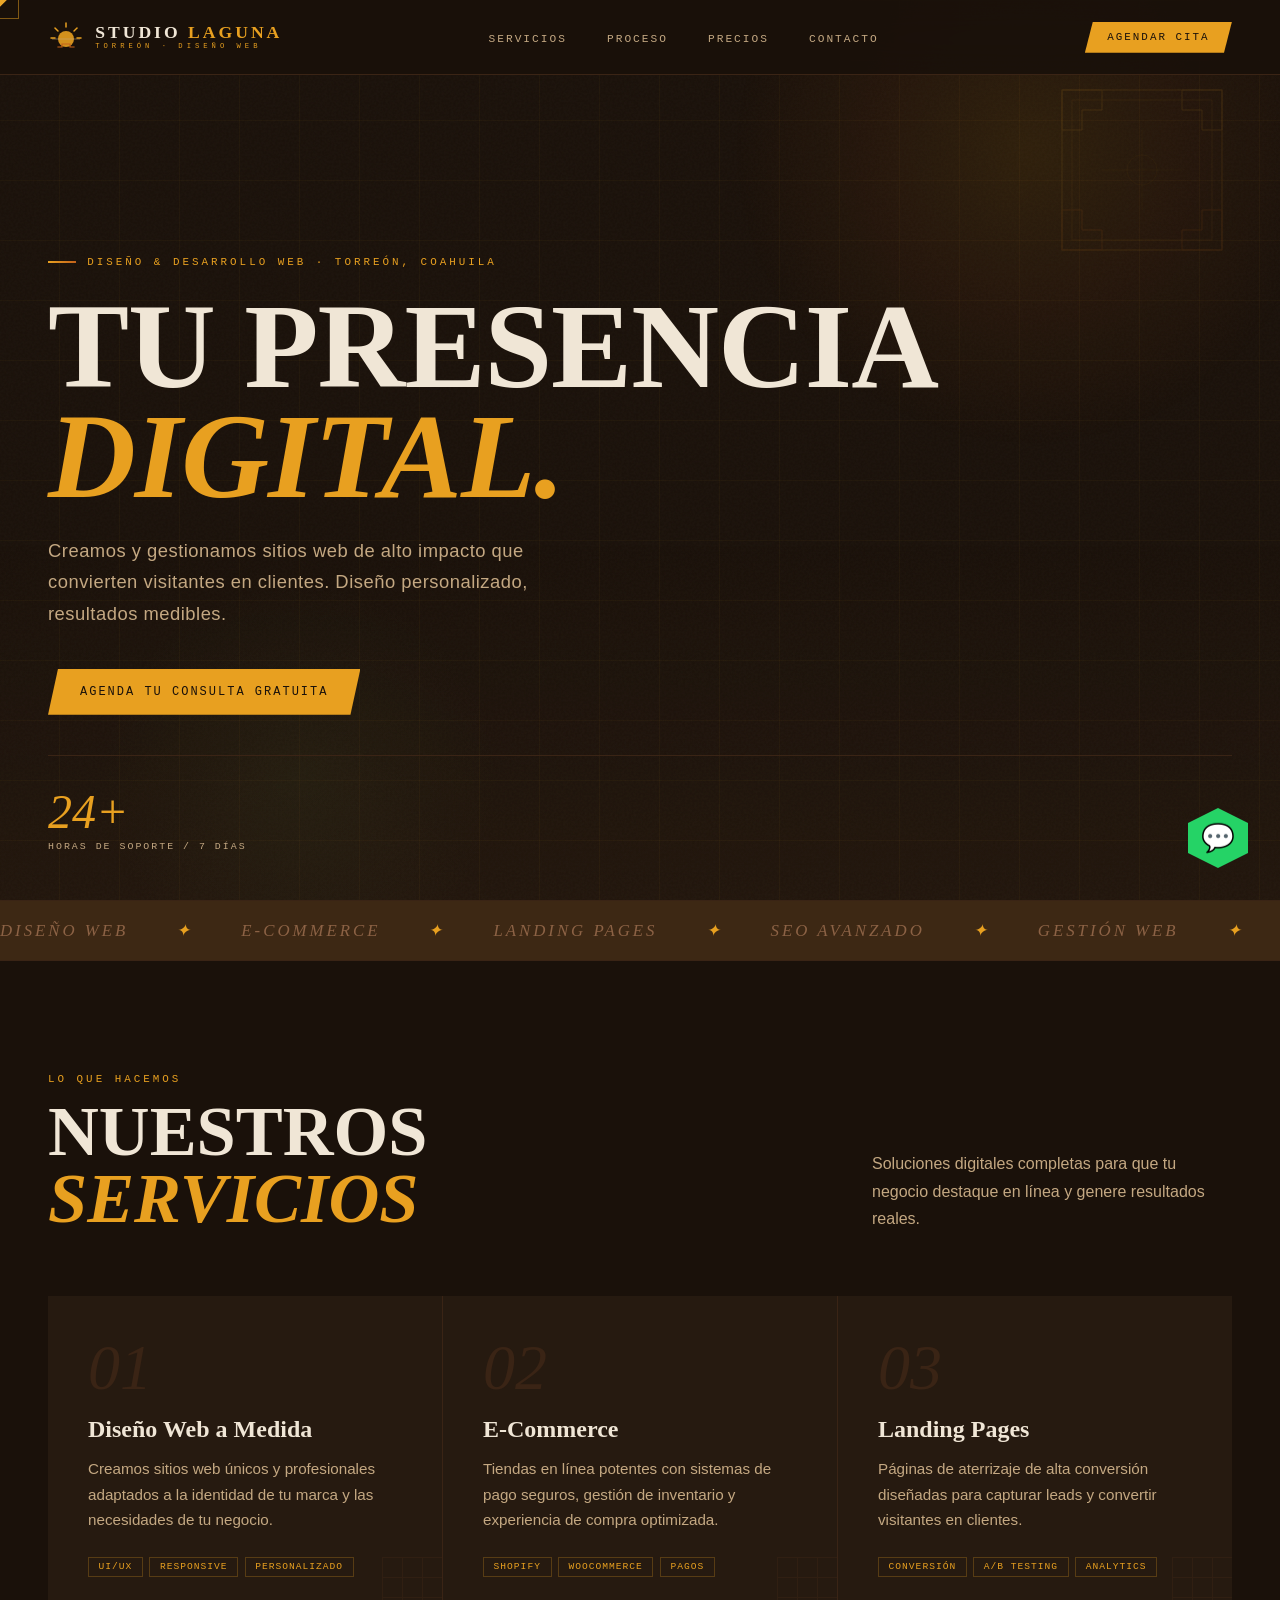
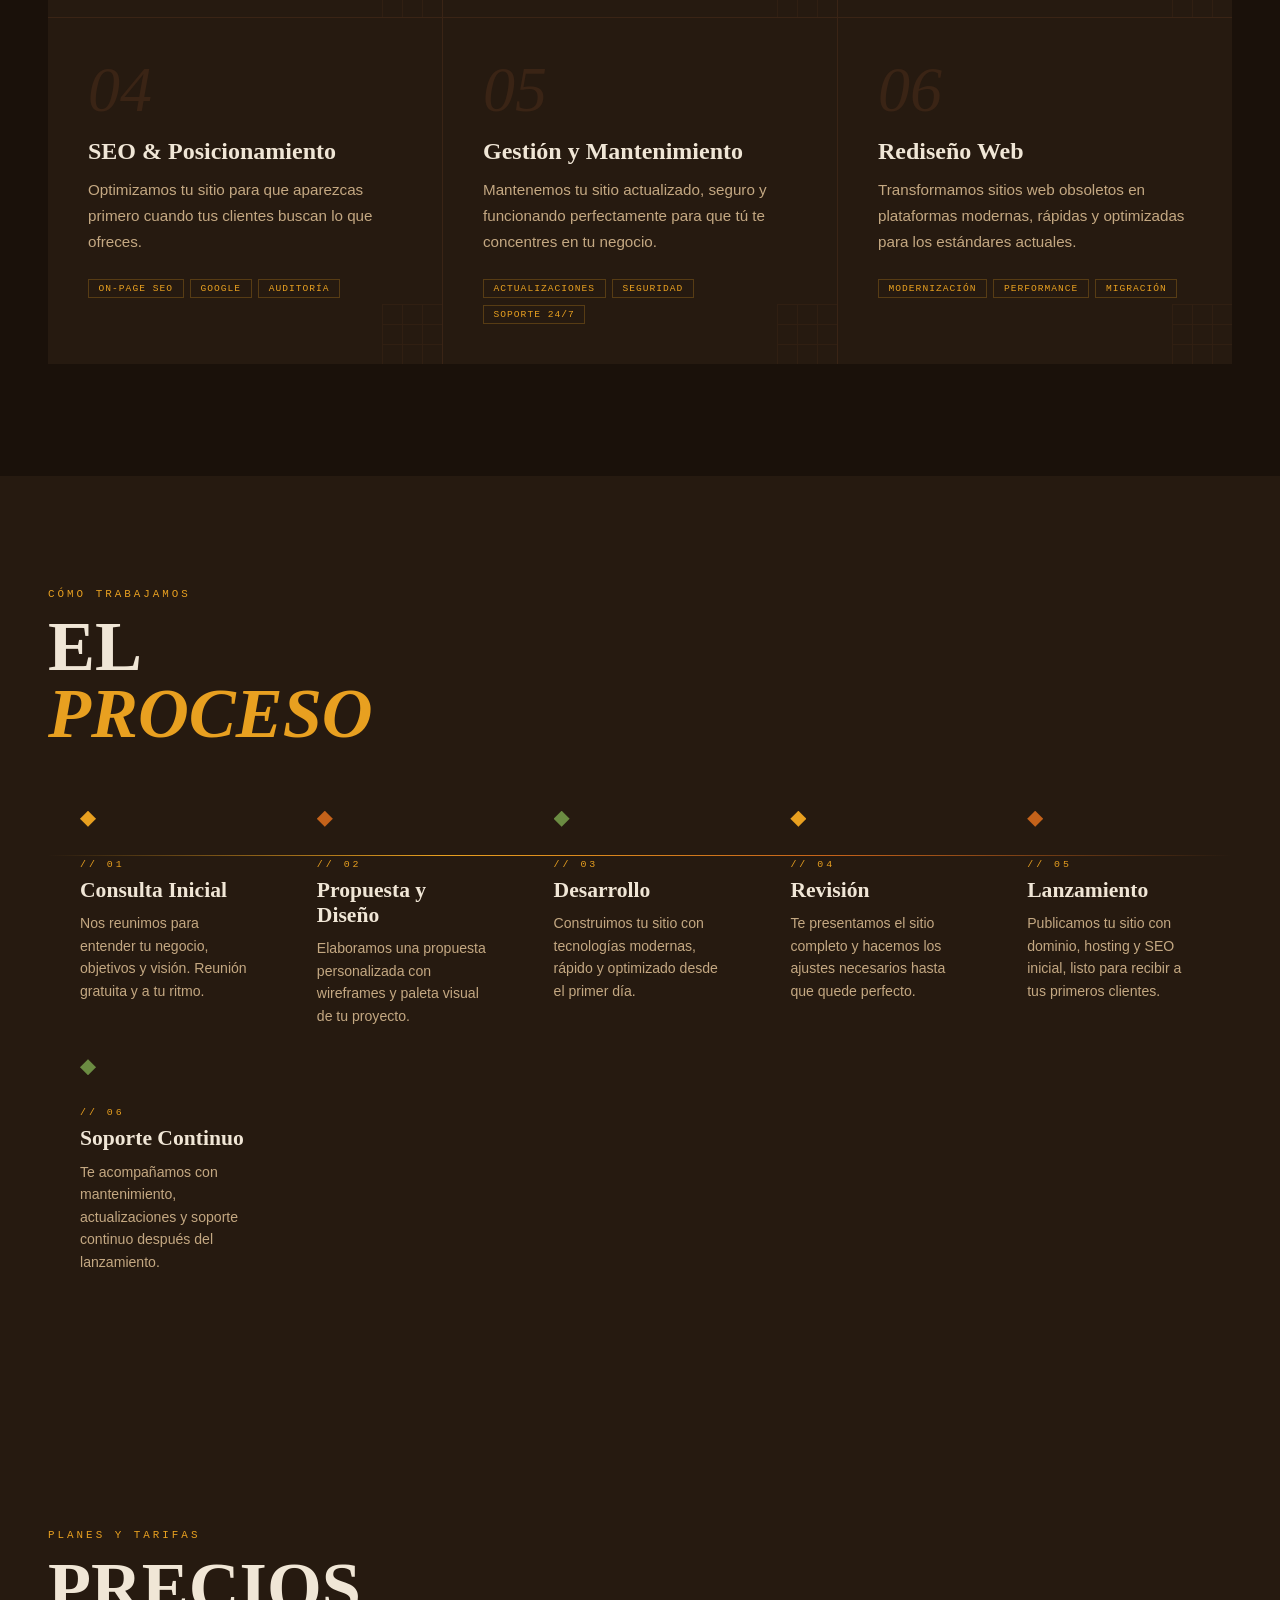
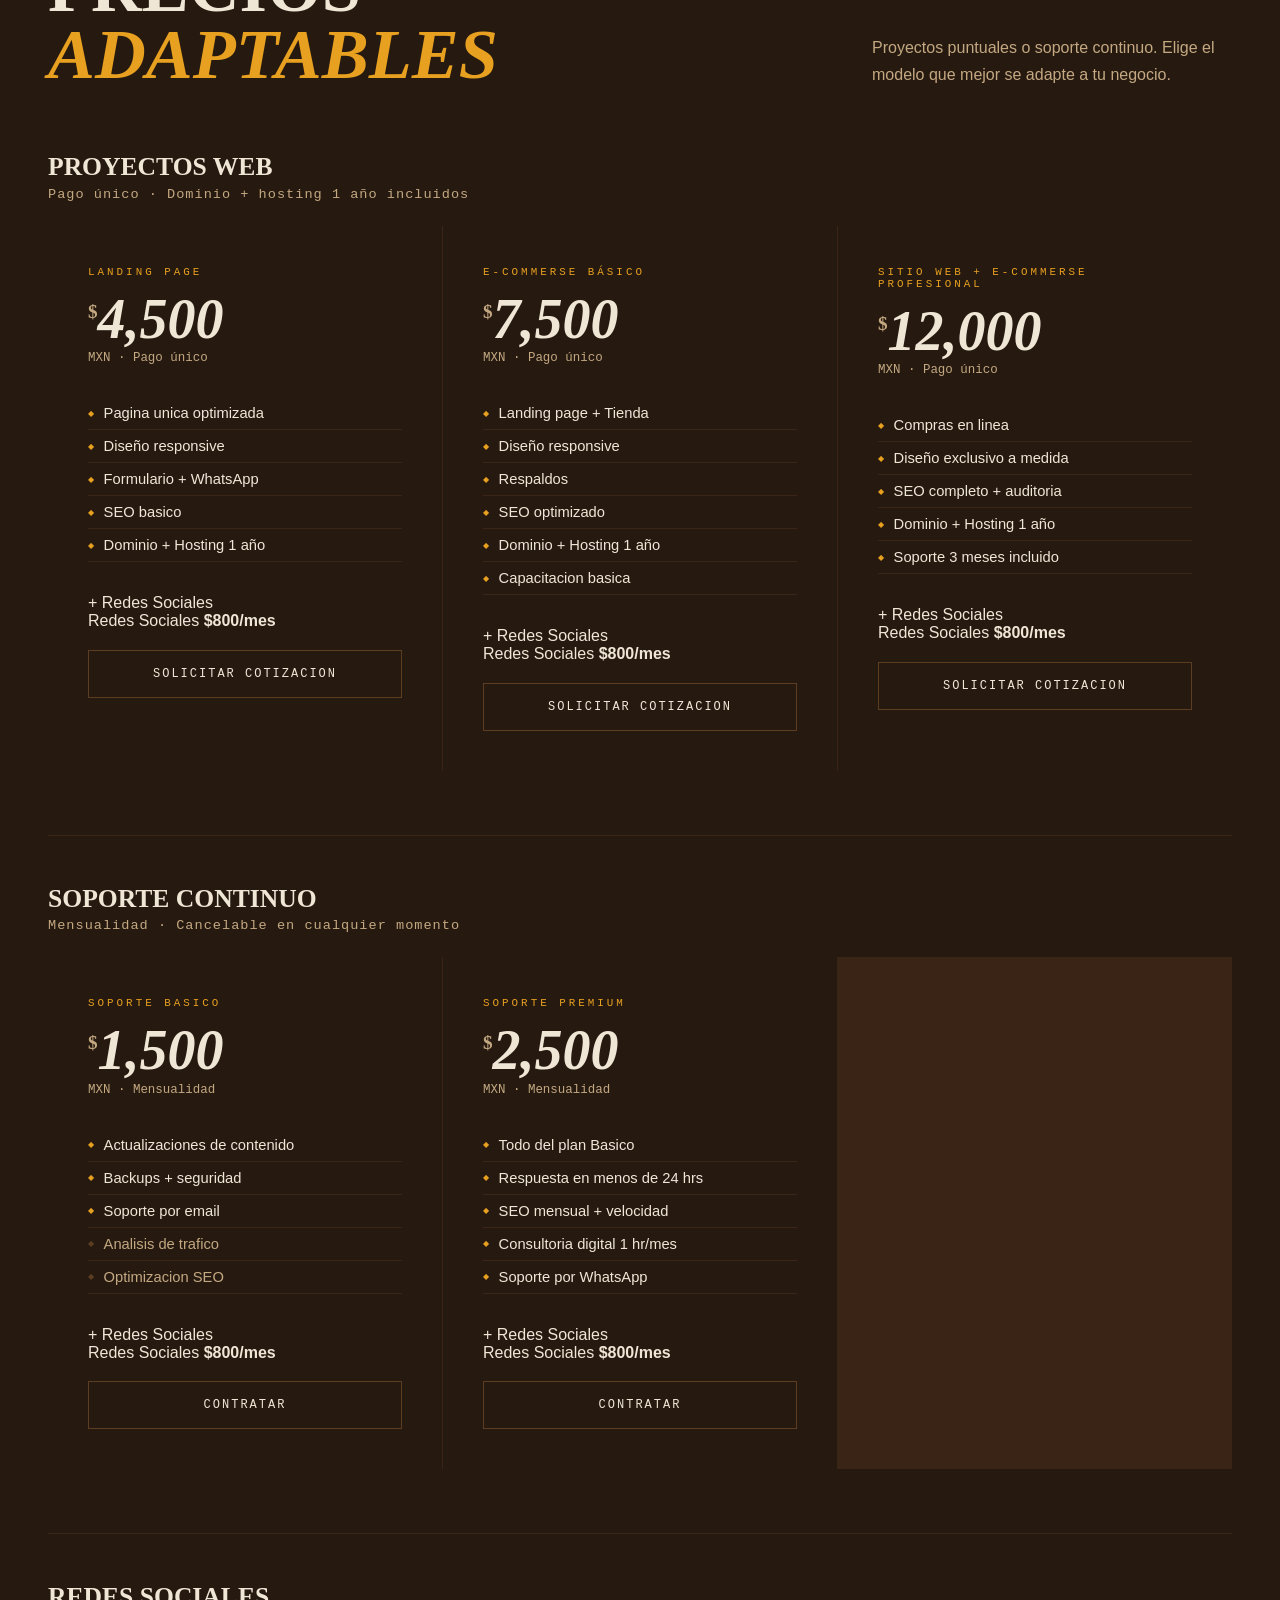
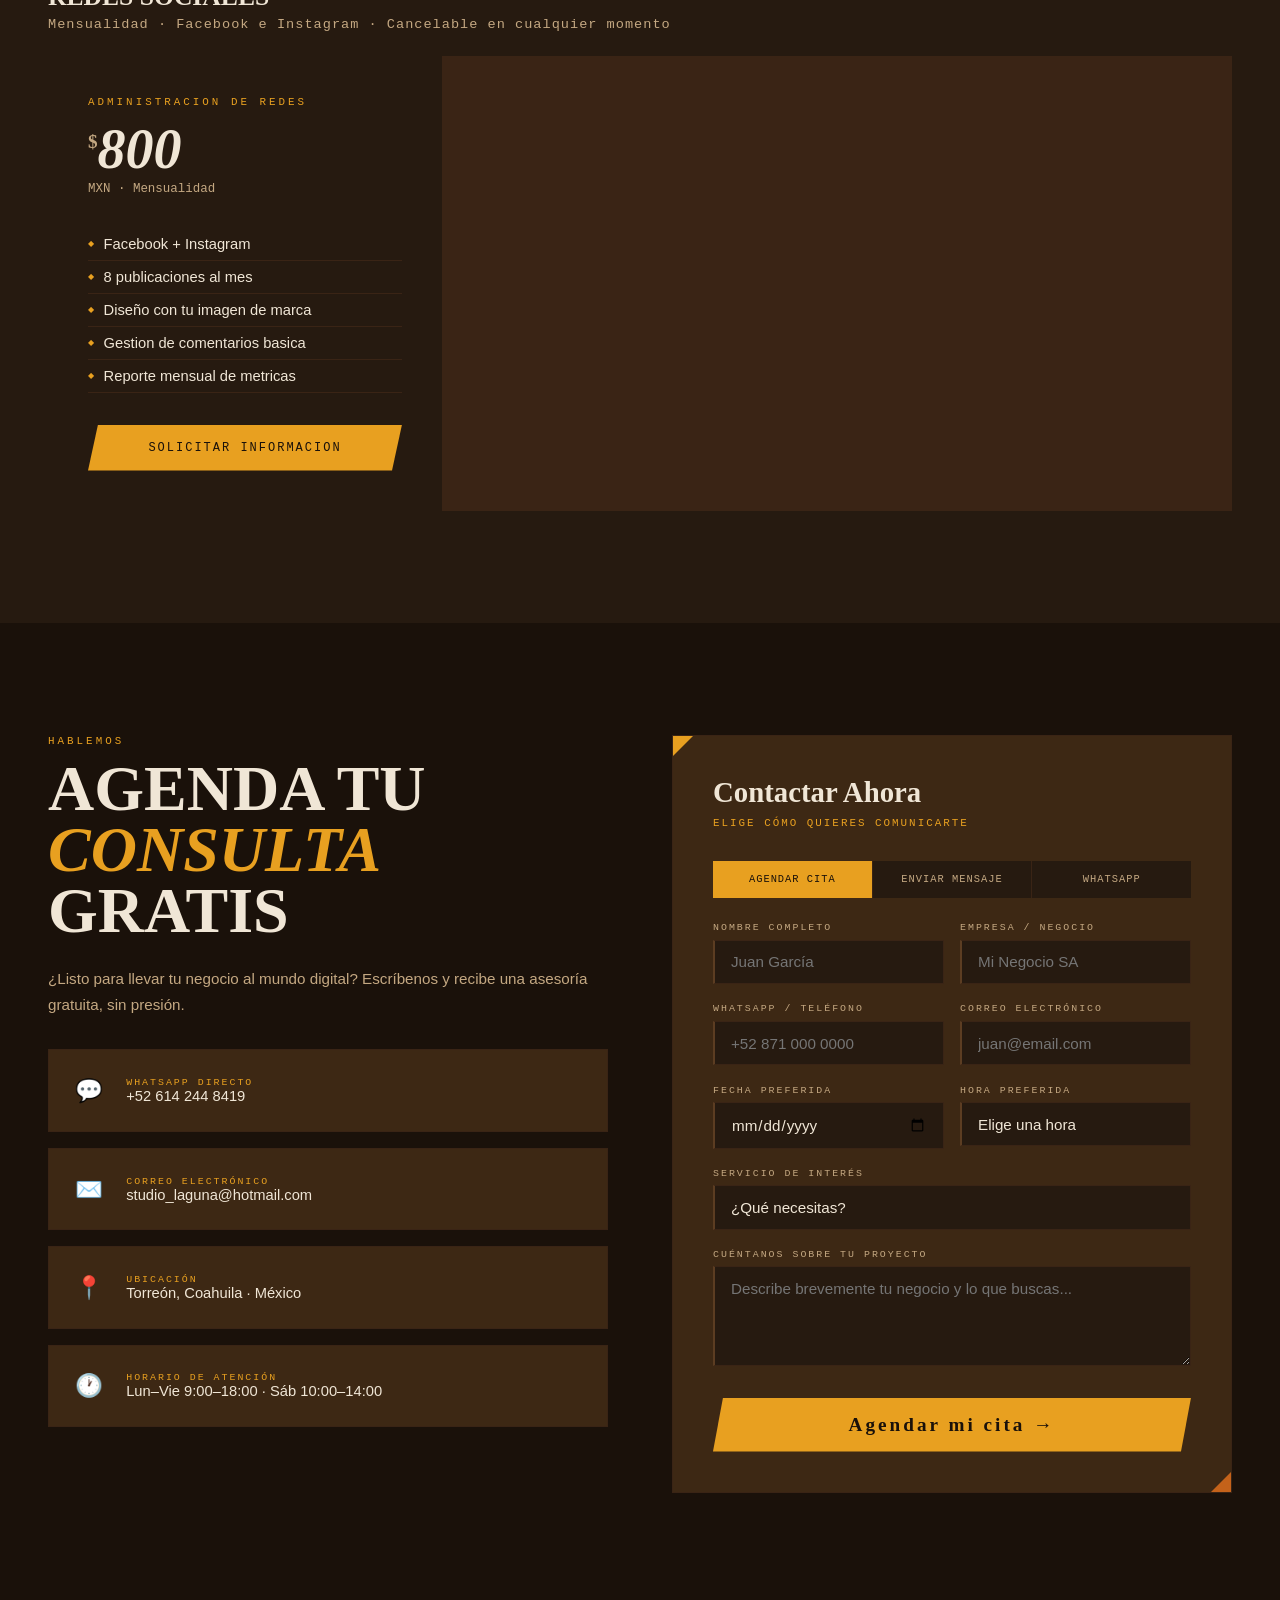
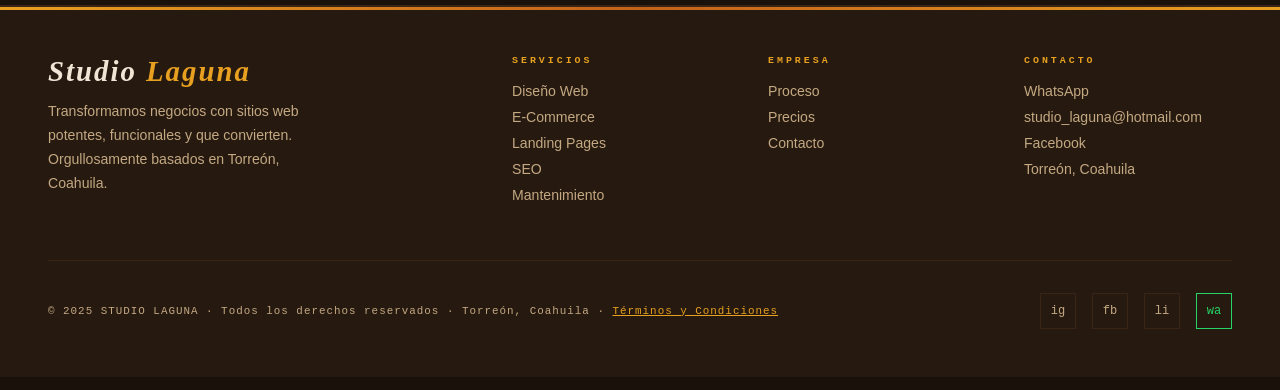
==== commit 16259c79: "Update footer with terms and conditions link Added link to 'Términos y Condiciones' in footer." ====
--- a/index.html
+++ b/index.html
@@ -1,6 +1,7 @@
 <!DOCTYPE html>
 <html lang="es">
 <head>
+  <meta name="viewport" content="width=device-width, initial-scale=1.0">
    <!-- SEO básico -->
   <meta name="description" content="Studio Laguna: diseño y gestión de sitios web en Torreón, Coahuila. Creamos páginas web profesionales para negocios locales en La Laguna. Consulta gratuita." />
   <meta name="keywords" content="diseño web Torreón, páginas web Torreón, agencia web Torreón, diseño web Coahuila, diseño web La Laguna, mantenimiento web Torreón" />
@@ -654,7 +655,7 @@
       </div>
     </div>
     <div class="footer-bottom">
-      <p>© 2025 STUDIO LAGUNA · Todos los derechos reservados · Torreón, Coahuila</p>
+     <p>© 2025 STUDIO LAGUNA · Todos los derechos reservados · Torreón, Coahuila · <a href="/terminos.html" style="color:var(--sol)">Términos y Condiciones</a></p>
       <div class="social-links">
         <a href="#" class="social-link">ig</a>
         <a href="#" class="social-link">fb</a>
--- a/studio-laguna-styles.css
+++ b/studio-laguna-styles.css
@@ -1086,18 +1086,54 @@
   .logo-options { grid-template-columns: 1fr; }
 }
 @media (max-width: 768px) {
-  nav { padding: 1rem 1.5rem; }
+  body { cursor: auto; }
+  .cursor, .cursor-ring { display: none; }
+
+  nav { padding: 1rem 1.2rem; }
   .nav-links { display: none; }
-  .hero { padding: 6rem 1.5rem 10rem; }
-  .stats-strip { grid-template-columns: repeat(2, 1fr); bottom: 1rem; left: 1.5rem; right: 1.5rem; }
-  .section { padding: 4rem 1.5rem; }
-  .contact-grid { grid-template-columns: 1fr; gap: 2rem; }
-  .footer-grid { grid-template-columns: 1fr 1fr; gap: 2rem; }
-  .footer-bottom { flex-direction: column; gap: 1rem; text-align: center; }
+  .nav-logo .logo-main { font-size: 0.9rem; letter-spacing: 2px; }
+  .nav-logo .logo-sub { font-size: 0.4rem; letter-spacing: 2px; }
+  .nav-cta { padding: 0.5rem 1rem; font-size: 0.6rem; }
+
+  .hero { padding: 6rem 1.2rem 8rem; min-height: auto; }
+  .hero h1 { font-size: 3.5rem; margin-bottom: 1rem; }
+  .hero-desc { font-size: 1rem; margin-bottom: 2rem; }
+  .hero-ornament { width: 100px; height: 100px; top: 4rem; right: 1rem; }
+  .stats-strip { 
+    position: static; 
+    grid-template-columns: 1fr 1fr; 
+    gap: 1.5rem; 
+    margin-top: 3rem;
+    padding-top: 1.5rem;
+  }
+  .stat-num { font-size: 2.2rem; }
+
+  .section { padding: 4rem 1.2rem; }
+  .section-header { margin-bottom: 2.5rem; }
+  .section-title { font-size: 2.8rem; }
+  
+  .services-grid, .pricing-grid { grid-template-columns: 1fr; }
+  .process-steps { grid-template-columns: 1fr; gap: 2rem; }
+  .process-steps::before { display: none; }
+  .step { padding: 0 0 0 1.5rem; border-left: 1px solid var(--border); }
+  .step-dot { position: absolute; left: -8px; top: 0; }
+
+  .contact-grid { grid-template-columns: 1fr; gap: 3rem; }
+  .form-container { padding: 1.5rem; }
   .form-row { grid-template-columns: 1fr; }
-  .process-steps { grid-template-columns: 1fr 1fr; }
-  .process-steps::before { display: none; }
-  .logo-showcase { padding: 4rem 1.5rem; }
+  .form-tab { font-size: 0.55rem; padding: 0.6rem 0.4rem; }
+
+  .footer-grid { grid-template-columns: 1fr; gap: 2.5rem; }
+  .footer-bottom { flex-direction: column-reverse; gap: 1.5rem; text-align: center; }
+  
+  .whatsapp-float { bottom: 1.5rem; right: 1.5rem; width: 50px; height: 50px; font-size: 1.4rem; }
+  .logo-showcase { padding: 3rem 1.2rem; }
+}
+
+@media (max-width: 480px) {
+  .hero h1 { font-size: 2.8rem; }
+  .section-title { font-size: 2.2rem; }
+  .price-amount { font-size: 2.8rem; }
 }
 
 /* ── Validación en línea (extraído de index.html) ── */
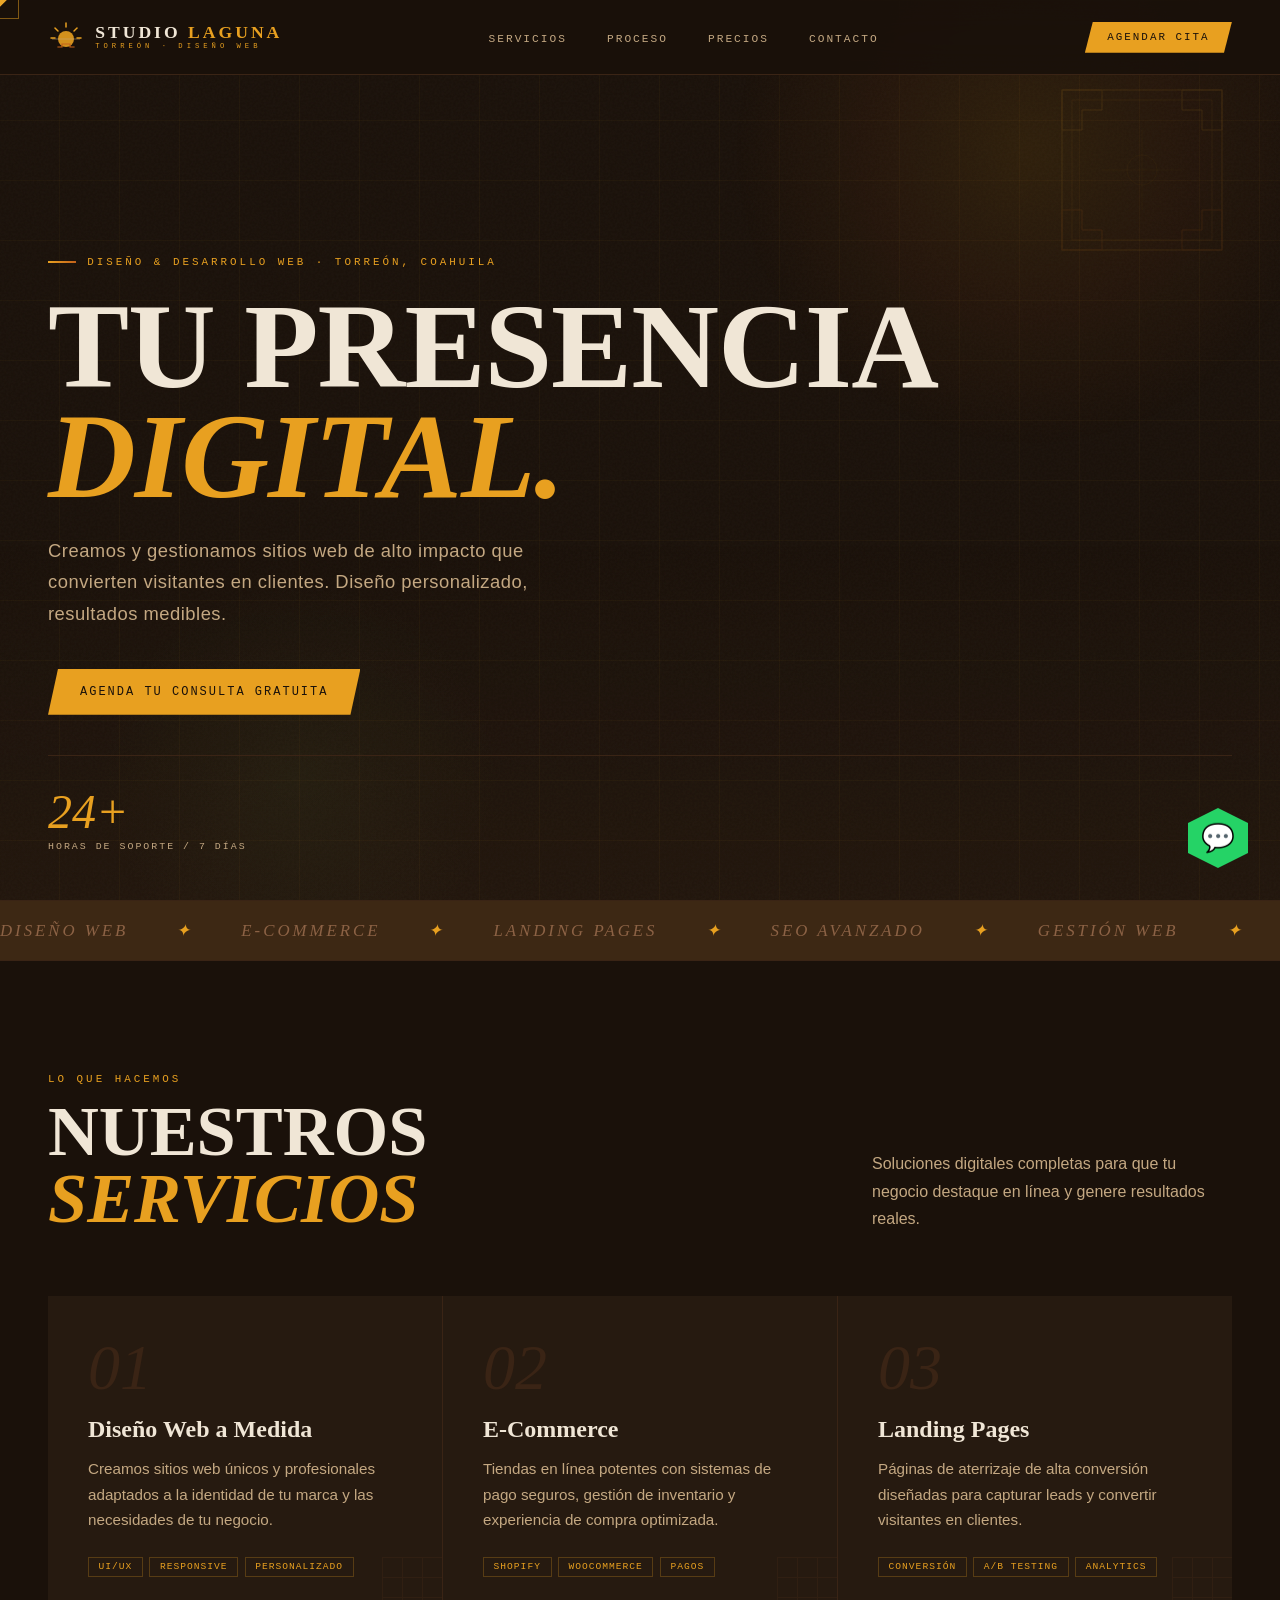
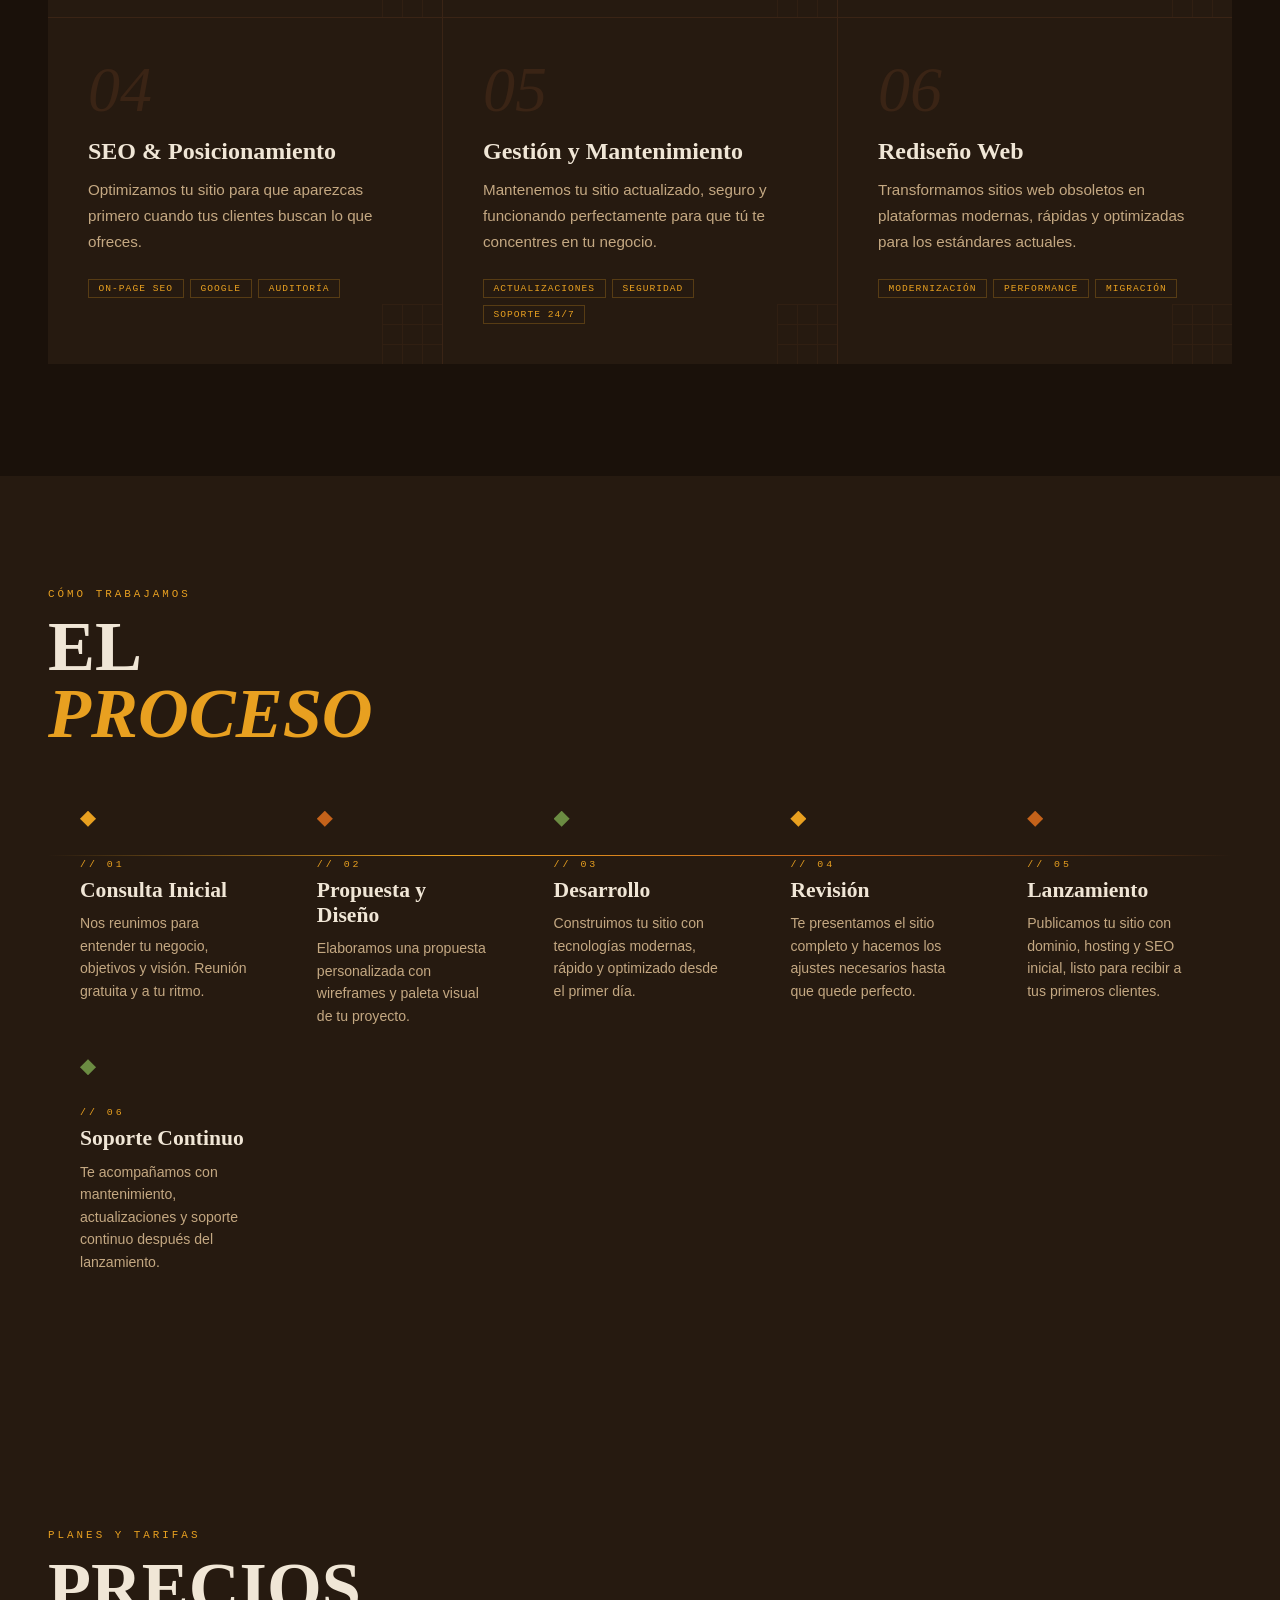
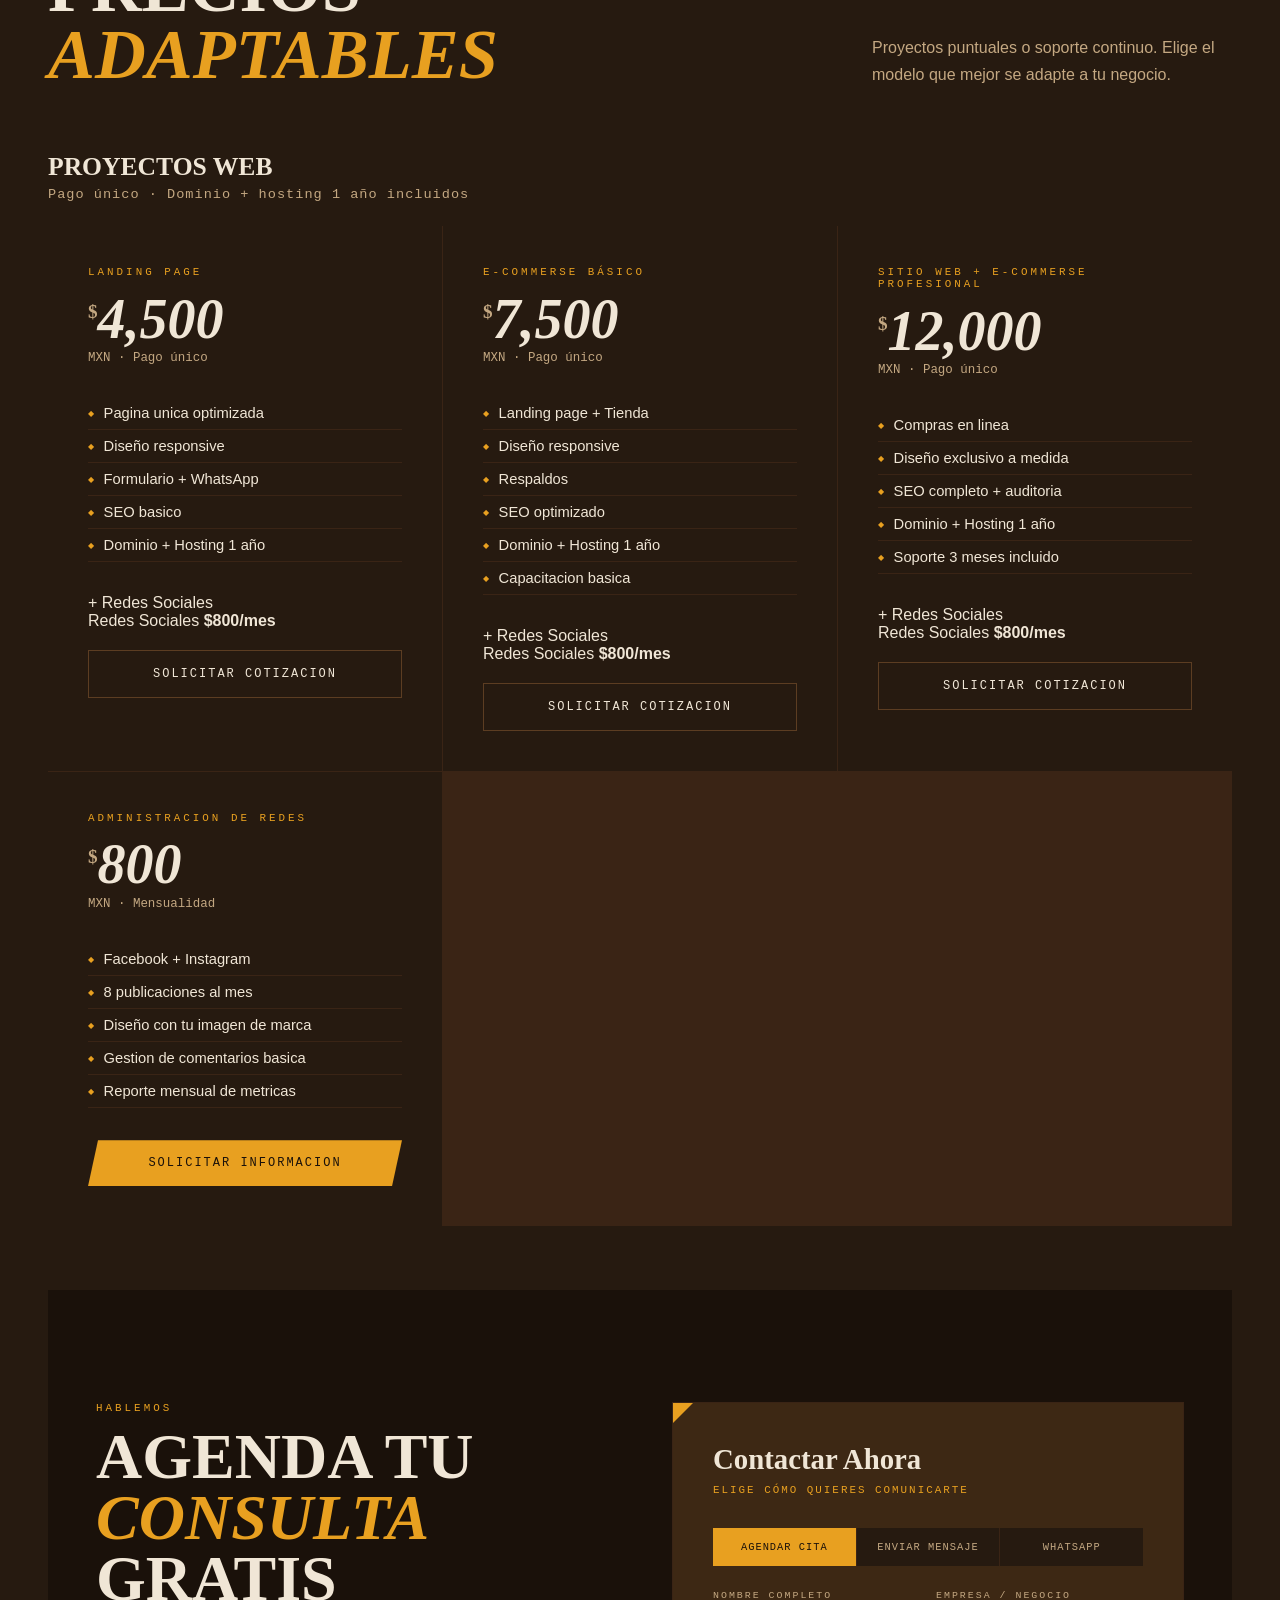
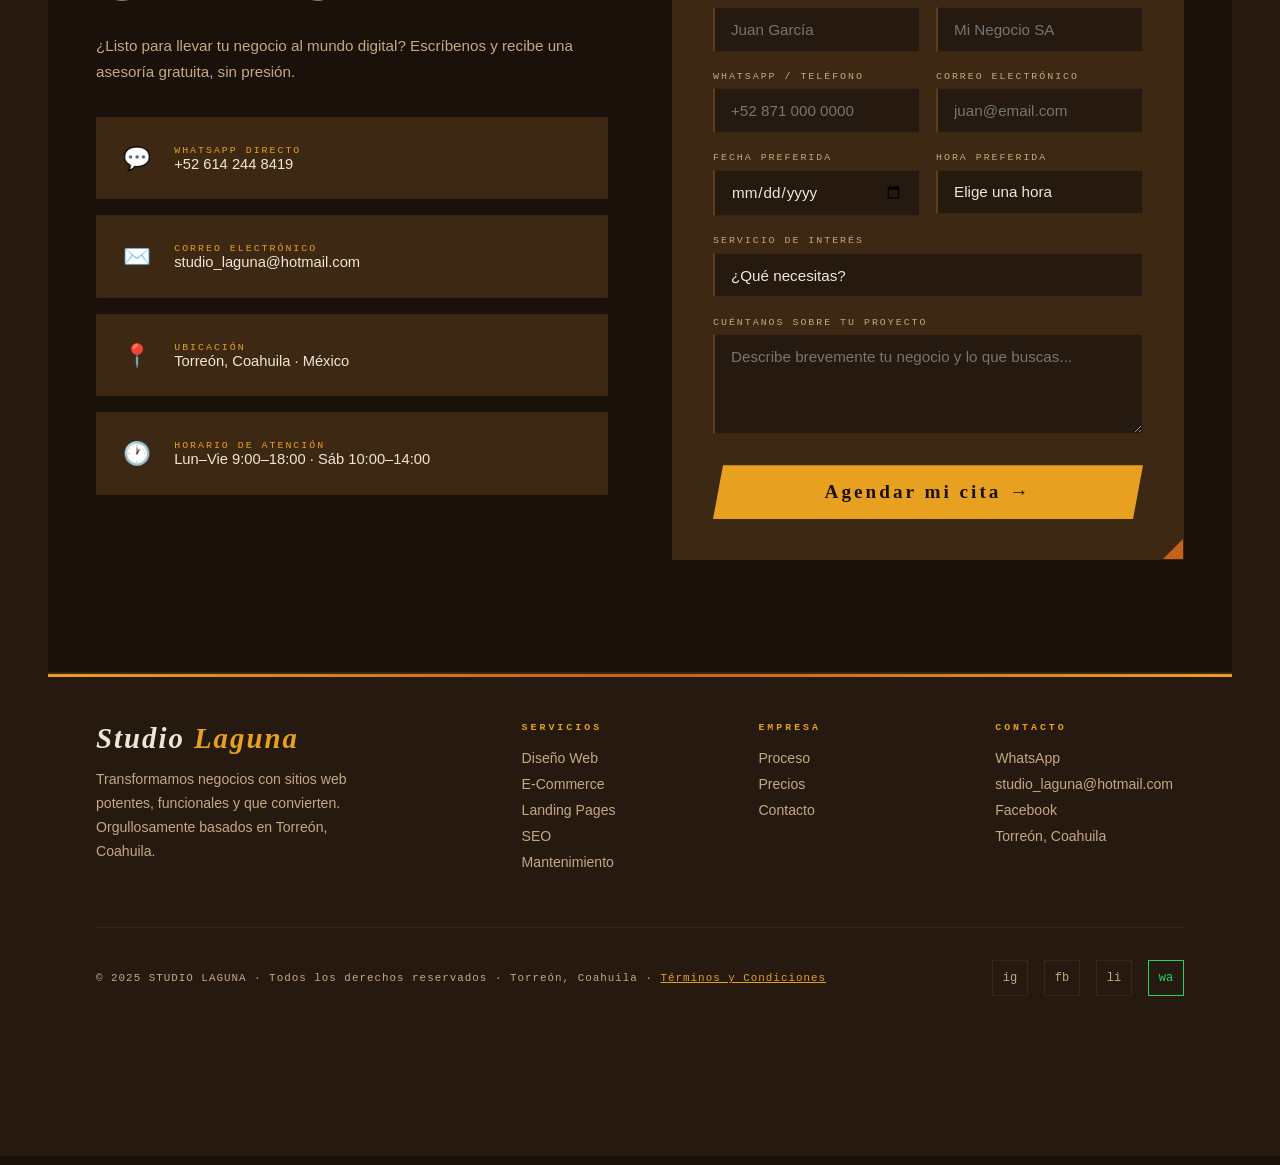
==== commit f568d114: "Remove support and social media sections from index.html Removed sections related to continuous supp" ====
--- a/index.html
+++ b/index.html
@@ -1,6 +1,7 @@
 <!DOCTYPE html>
 <html lang="es">
 <head>
+  <title> Studio Laguna </title>
   <meta name="viewport" content="width=device-width, initial-scale=1.0">
    <!-- SEO básico -->
   <meta name="description" content="Studio Laguna: diseño y gestión de sitios web en Torreón, Coahuila. Creamos páginas web profesionales para negocios locales en La Laguna. Consulta gratuita." />
@@ -20,12 +21,8 @@
   <meta property="og:image:height" content="630" />
   <meta property="og:locale" content="es_MX" />
  
-  <!-- Twitter Card -->
-  <meta name="twitter:card" content="summary_large_image" />
-  <meta name="twitter:title" content="Studio Laguna — Diseño Web en Torreón" />
-  <meta name="twitter:description" content="Creamos sitios web profesionales para negocios en Torreón y La Laguna." />
-  <meta name="twitter:image" content="https://studiolaguna.com.mx/og-image.jpg" />
-  <link rel="shortcut icon" href="/logo-mark-128.png" type="image/x-icon">
+<link rel="icon" href="/logo-mark-128.png" type="image/png">
+<link rel="shortcut icon" href="/logo-mark-128.png" type="image/png">
   <link rel="stylesheet" href="/studio-laguna-styles.css"/>
   <script src="main.js" defer></script>
 </head>
@@ -331,68 +328,9 @@
           </div>
           <a href="#contacto" class="btn-outline" style="display:block; text-align:center; margin-top:1.2rem;">Solicitar cotizacion</a>
         </div>
- 
-      </div>
-    </div>
- 
-    <!-- SOPORTE CONTINUO -->
-    <div style="padding-top: 3rem; border-top: 1px solid var(--border); margin-bottom: 4rem;">
-      <div style="margin-bottom: 1.5rem;">
-        <h3 style="font-family: var(--font-display); font-size: 1.6rem; margin-bottom: 0.3rem;">SOPORTE CONTINUO</h3>
-        <p style="color: var(--muted); font-size: 0.85rem; font-family: var(--font-mono); letter-spacing: 1px;">Mensualidad · Cancelable en cualquier momento</p>
-      </div>
-      <div class="pricing-grid reveal" style="grid-template-columns: repeat(auto-fill, minmax(320px, 1fr));">
- 
-        <div class="price-card">
-          <div class="price-plan">Soporte Basico</div>
-          <div class="price-amount"><sup>$</sup>1,500</div>
-          <div class="price-period">MXN · Mensualidad</div>
-          <ul class="price-features">
-            <li class="included">Actualizaciones de contenido</li>
-            <li class="included">Backups + seguridad</li>
-            <li class="included">Soporte por email</li>
-            <li>Analisis de trafico</li>
-            <li>Optimizacion SEO</li>
-          </ul>
-          <div class="price-addon">
-            <div class="price-addon-label">+ Redes Sociales</div>
-                        <div class="price-addon-options">
-              <span class="addon-chip addon-chip--highlight">Redes Sociales <strong>$800/mes</strong></span>
-            </div>
-          </div>
-          <a href="#contacto" class="btn-outline" style="display:block; text-align:center; margin-top:1.2rem;">Contratar</a>
-        </div>
- 
-        <div class="price-card">
-          <div class="price-plan">Soporte Premium</div>
-          <div class="price-amount"><sup>$</sup>2,500</div>
-          <div class="price-period">MXN · Mensualidad</div>
-          <ul class="price-features">
-            <li class="included">Todo del plan Basico</li>
-            <li class="included">Respuesta en menos de 24 hrs</li>
-            <li class="included">SEO mensual + velocidad</li>
-            <li class="included">Consultoria digital 1 hr/mes</li>
-            <li class="included">Soporte por WhatsApp</li>
-          </ul>
-          <div class="price-addon">
-            <div class="price-addon-label">+ Redes Sociales</div>
-                        <div class="price-addon-options">
-              <span class="addon-chip addon-chip--highlight">Redes Sociales <strong>$800/mes</strong></span>
-            </div>
-          </div>
-          <a href="#contacto" class="btn-outline" style="display:block; text-align:center; margin-top:1.2rem;">Contratar</a>
-        </div>
- 
-      </div>
-    </div>
- 
-    <!-- REDES SOCIALES -->
-    <div style="padding-top: 3rem; border-top: 1px solid var(--border);">
-      <div style="margin-bottom: 1.5rem;">
-        <h3 style="font-family: var(--font-display); font-size: 1.6rem; margin-bottom: 0.3rem;">REDES SOCIALES</h3>
-        <p style="color: var(--muted); font-size: 0.85rem; font-family: var(--font-mono); letter-spacing: 1px;">Mensualidad · Facebook e Instagram · Cancelable en cualquier momento</p>
-      </div>
-      <div class="pricing-grid reveal" style="grid-template-columns: repeat(auto-fill, minmax(320px, 1fr));">
+        
+    <!-- Redes agregadas al principal -->
+  <div class="pricing-grid reveal" style="grid-template-columns: repeat(auto-fill, minmax(320px, 1fr));">
  
         <div class="price-card">
           <div class="price-plan">Administracion de Redes</div>
@@ -409,10 +347,22 @@
         </div>
  
       </div>
+      </div>
+    </div>
+ 
+    <!-- SOPORTE CONTINUO 
+  
+    <!-- REDES SOCIALES 
+    <div style="padding-top: 3rem; border-top: 1px solid var(--border);">
+      <div style="margin-bottom: 1.5rem;">
+        <h3 style="font-family: var(--font-display); font-size: 1.6rem; margin-bottom: 0.3rem;">REDES SOCIALES</h3>
+        <p style="color: var(--muted); font-size: 0.85rem; font-family: var(--font-mono); letter-spacing: 1px;">Mensualidad · Facebook e Instagram · Cancelable en cualquier momento</p>
+      </div>
+     
     </div>
  
   </section>
- 
+ -->
 
   <!-- CONTACT -->
   <section class="section contact-section" id="contacto">
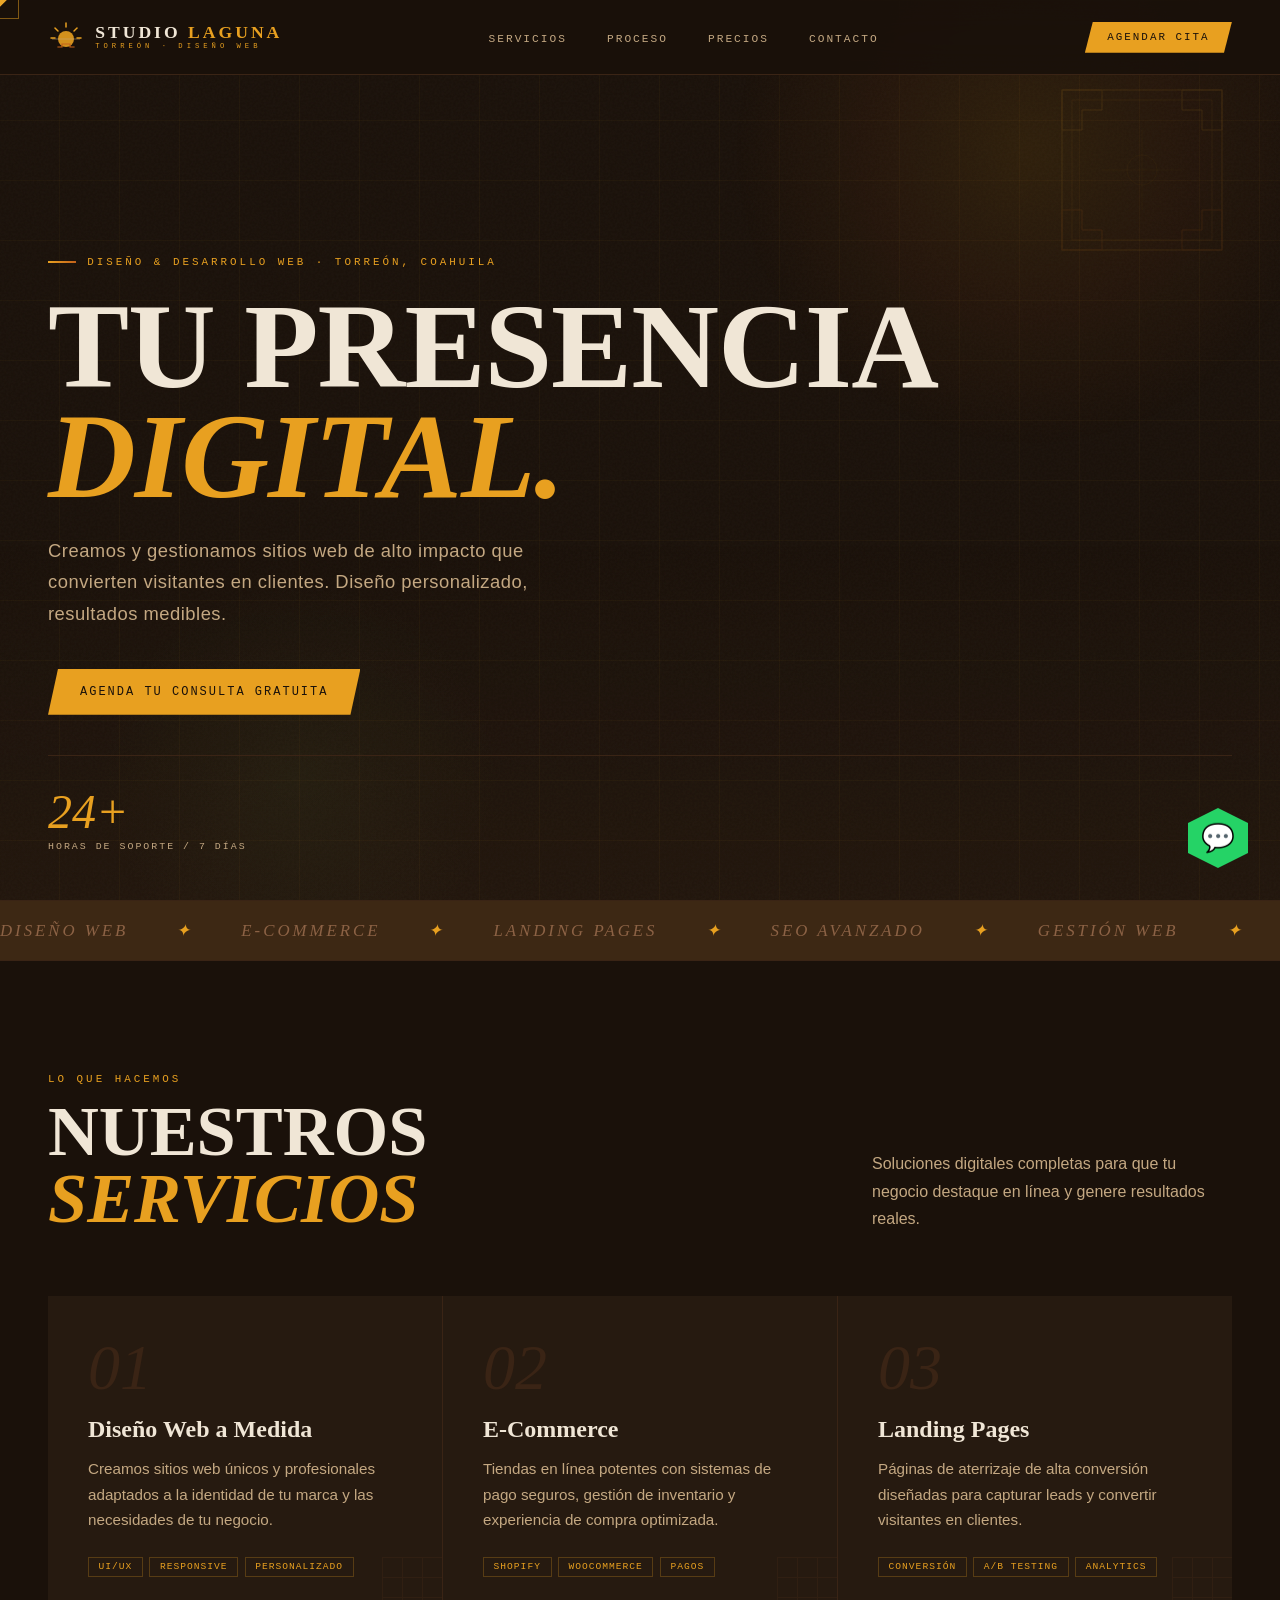
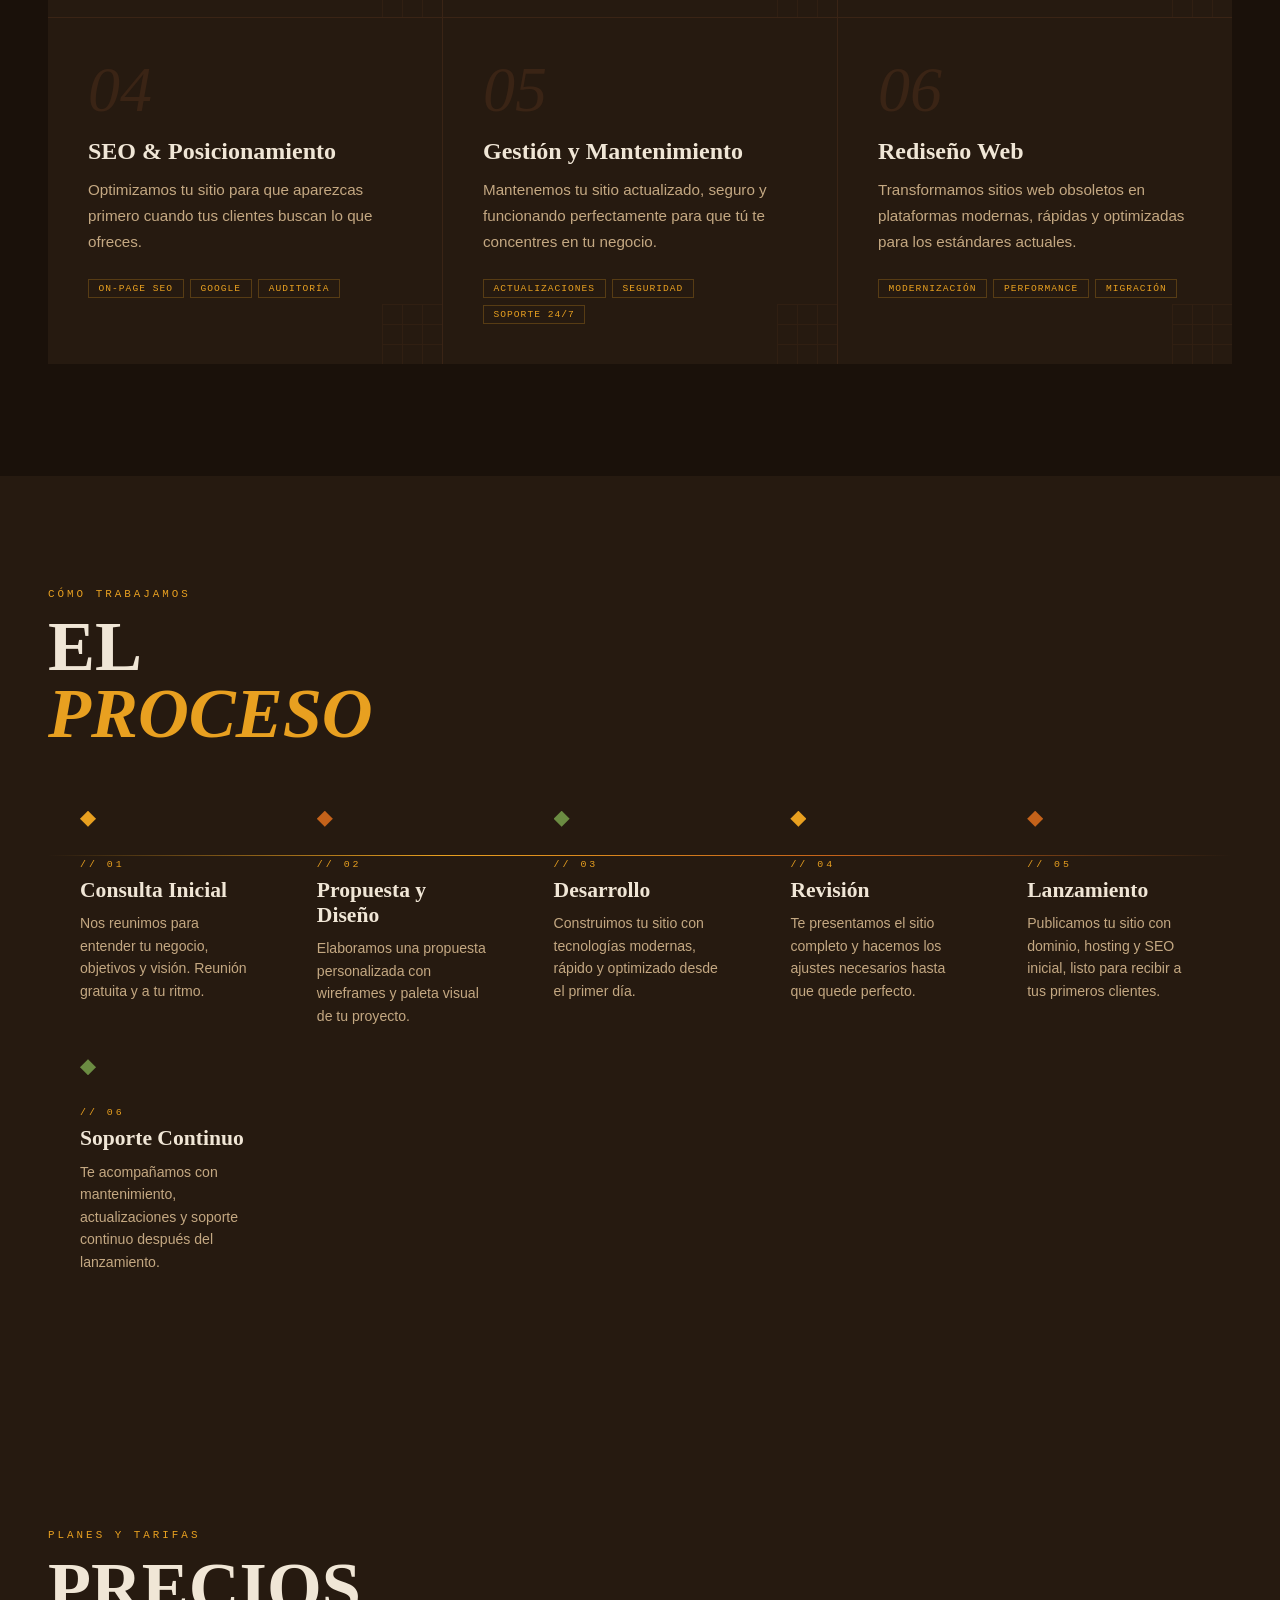
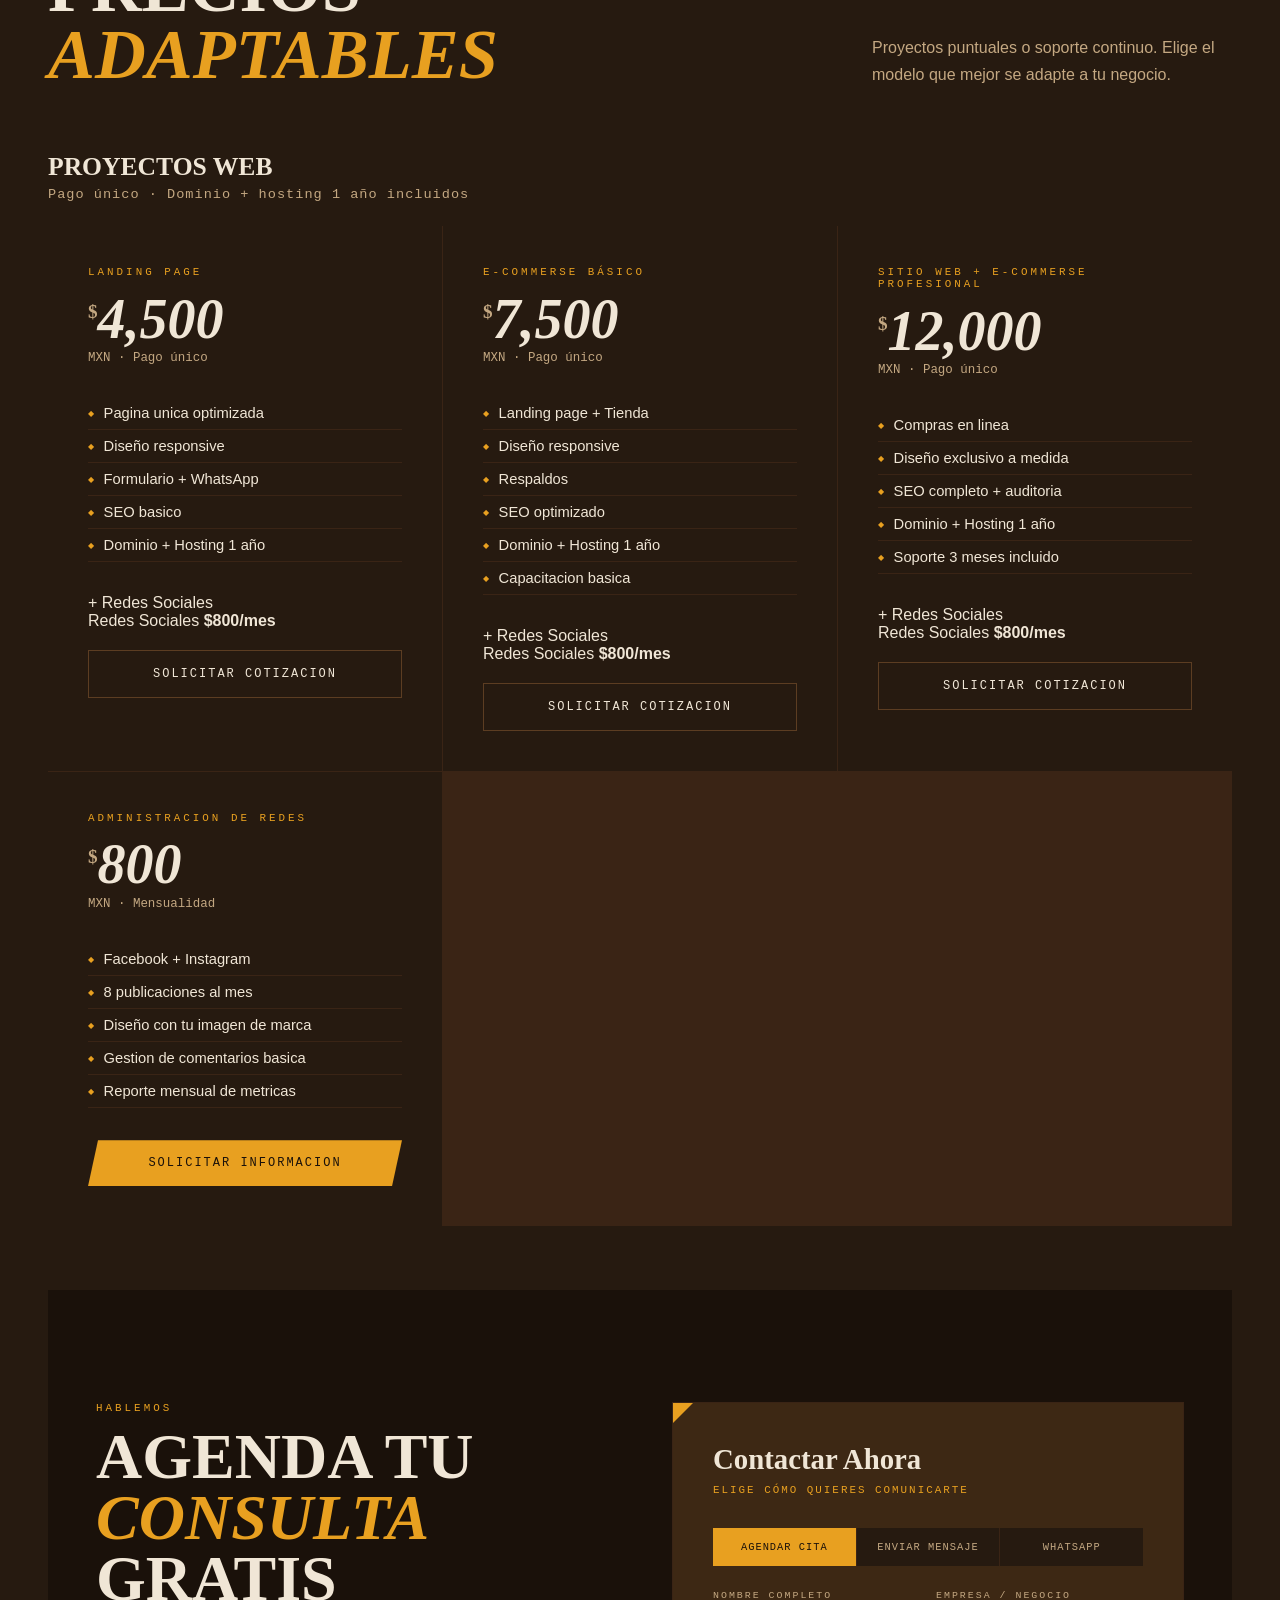
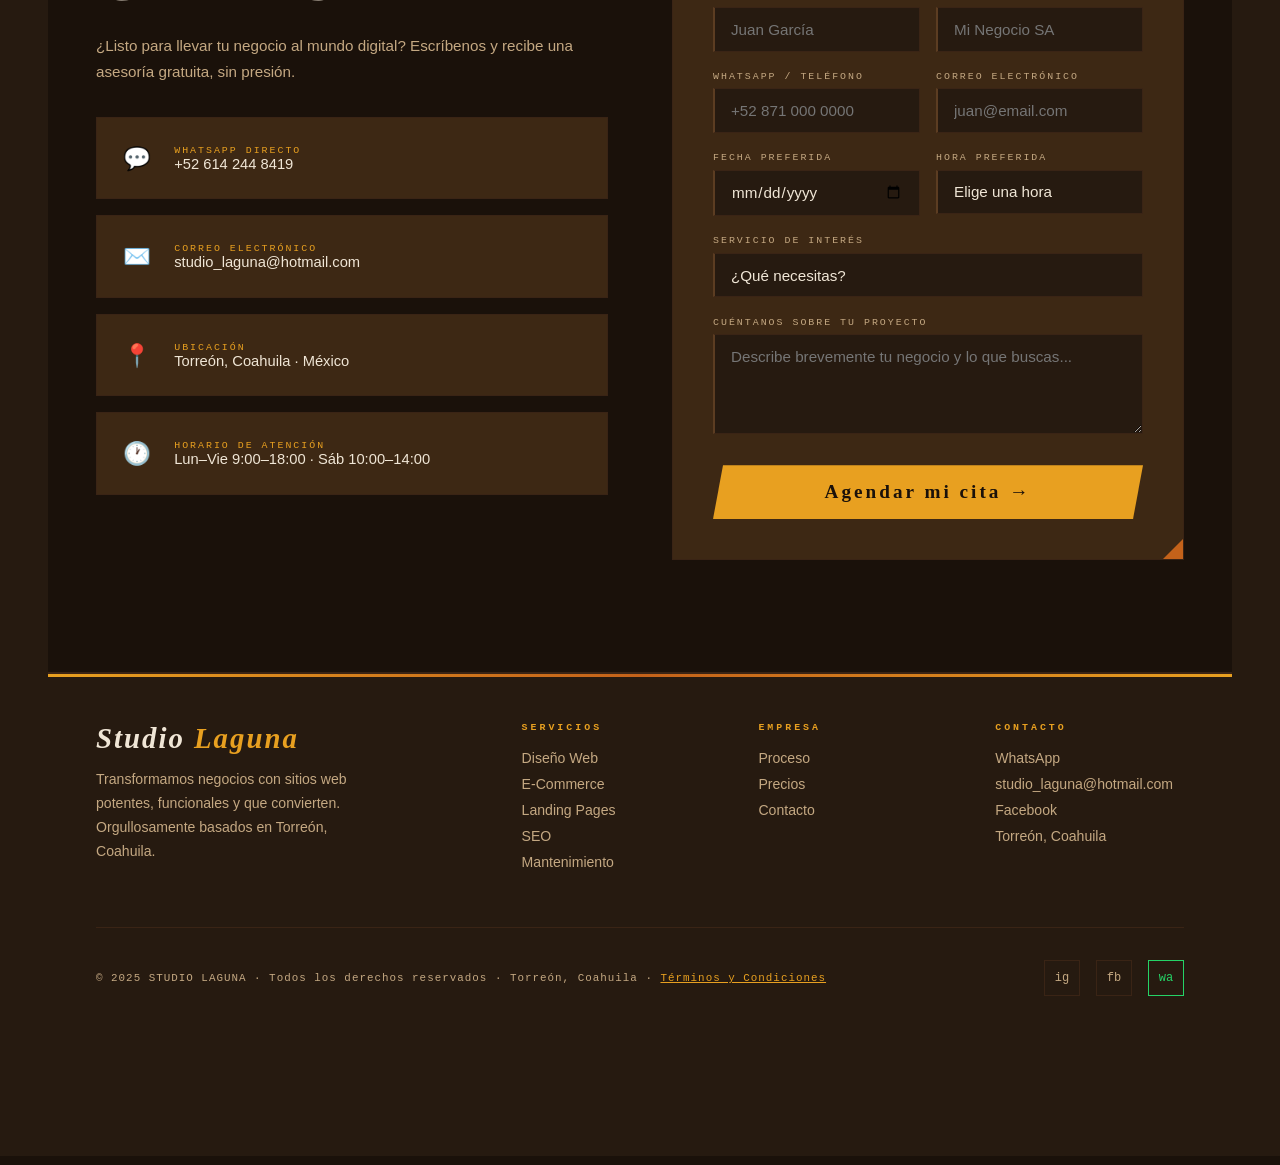
==== commit d10ac9ed: "Update Facebook link in footer" ====
--- a/index.html
+++ b/index.html
@@ -608,8 +608,7 @@
      <p>© 2025 STUDIO LAGUNA · Todos los derechos reservados · Torreón, Coahuila · <a href="/terminos.html" style="color:var(--sol)">Términos y Condiciones</a></p>
       <div class="social-links">
         <a href="#" class="social-link">ig</a>
-        <a href="#" class="social-link">fb</a>
-        <a href="#" class="social-link">li</a>
+        <a href="https://www.facebook.com/profile.php?id=61589472718955" target="_blank" class="social-link">fb</a>
         <a href="https://wa.me/52614244848419" target="_blank" class="social-link" style="border-color:#25D366;color:#25D366;">wa</a>
       </div>
     </div>
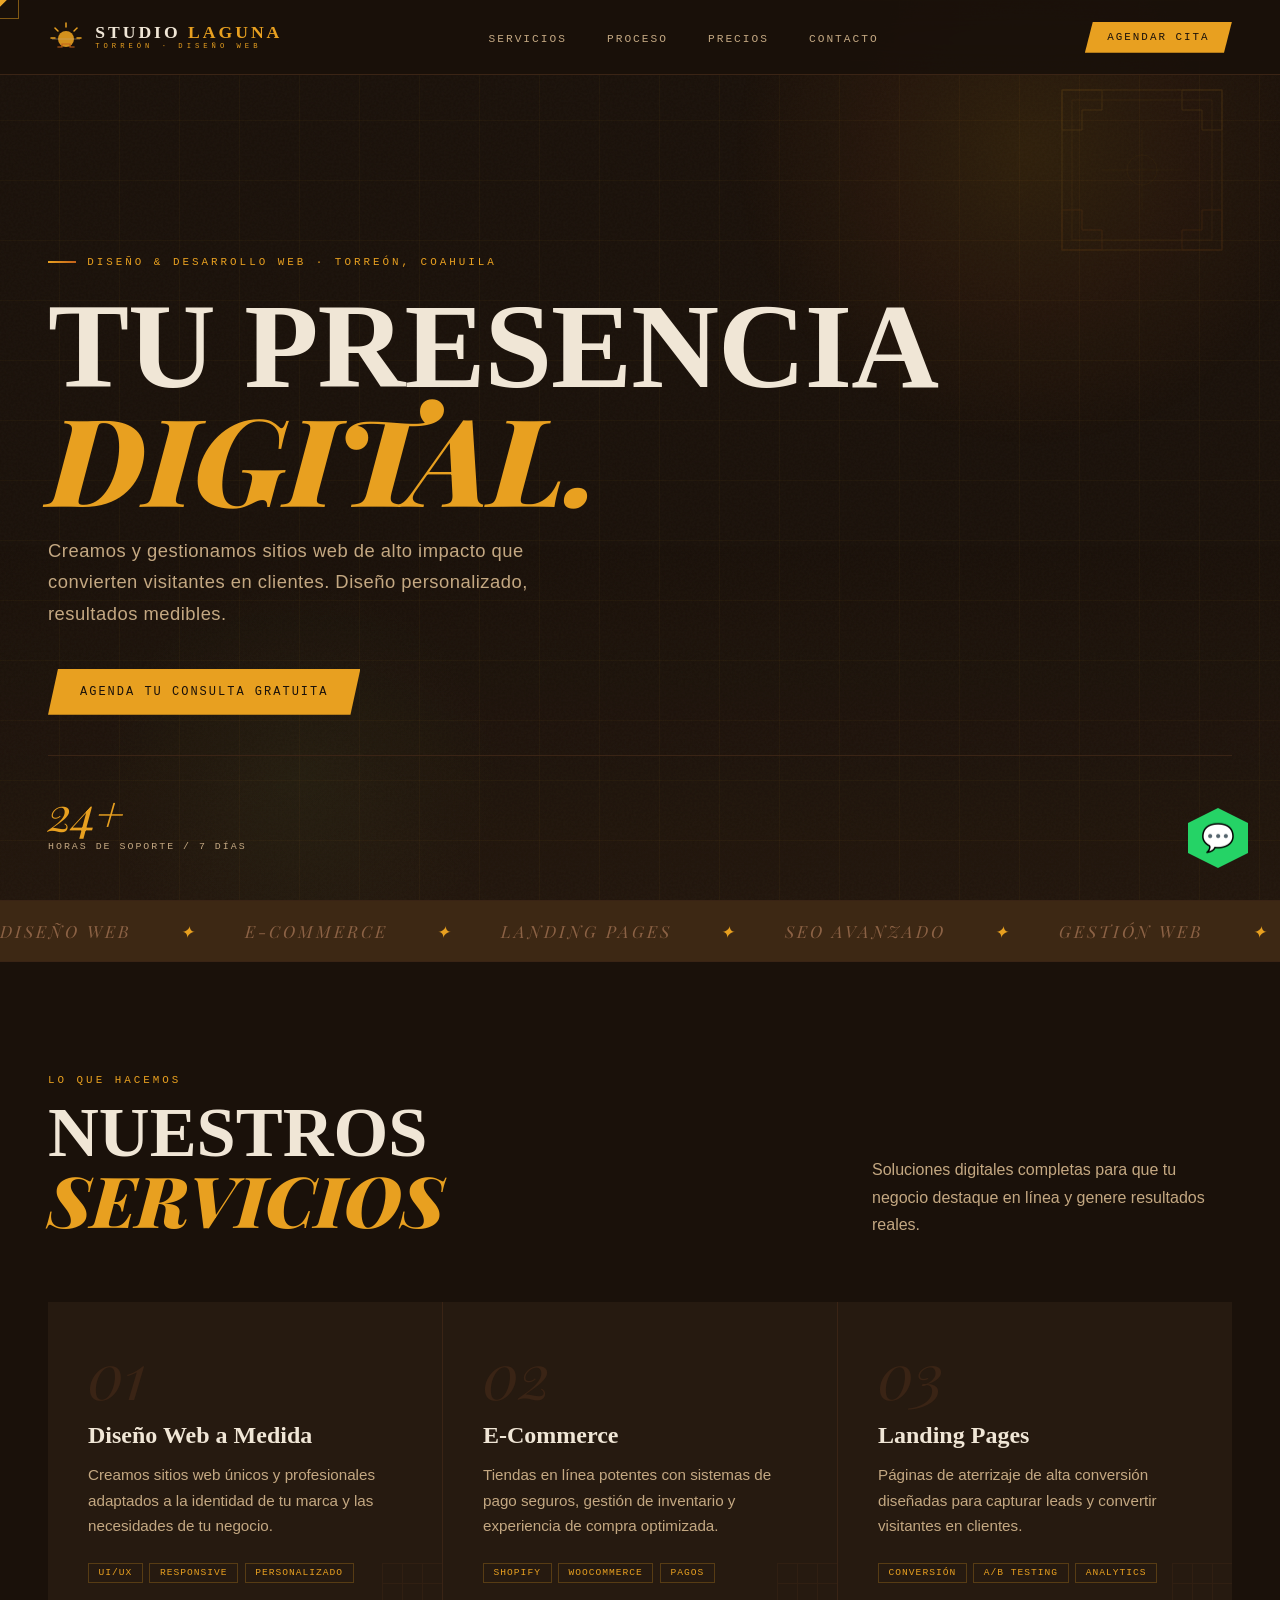
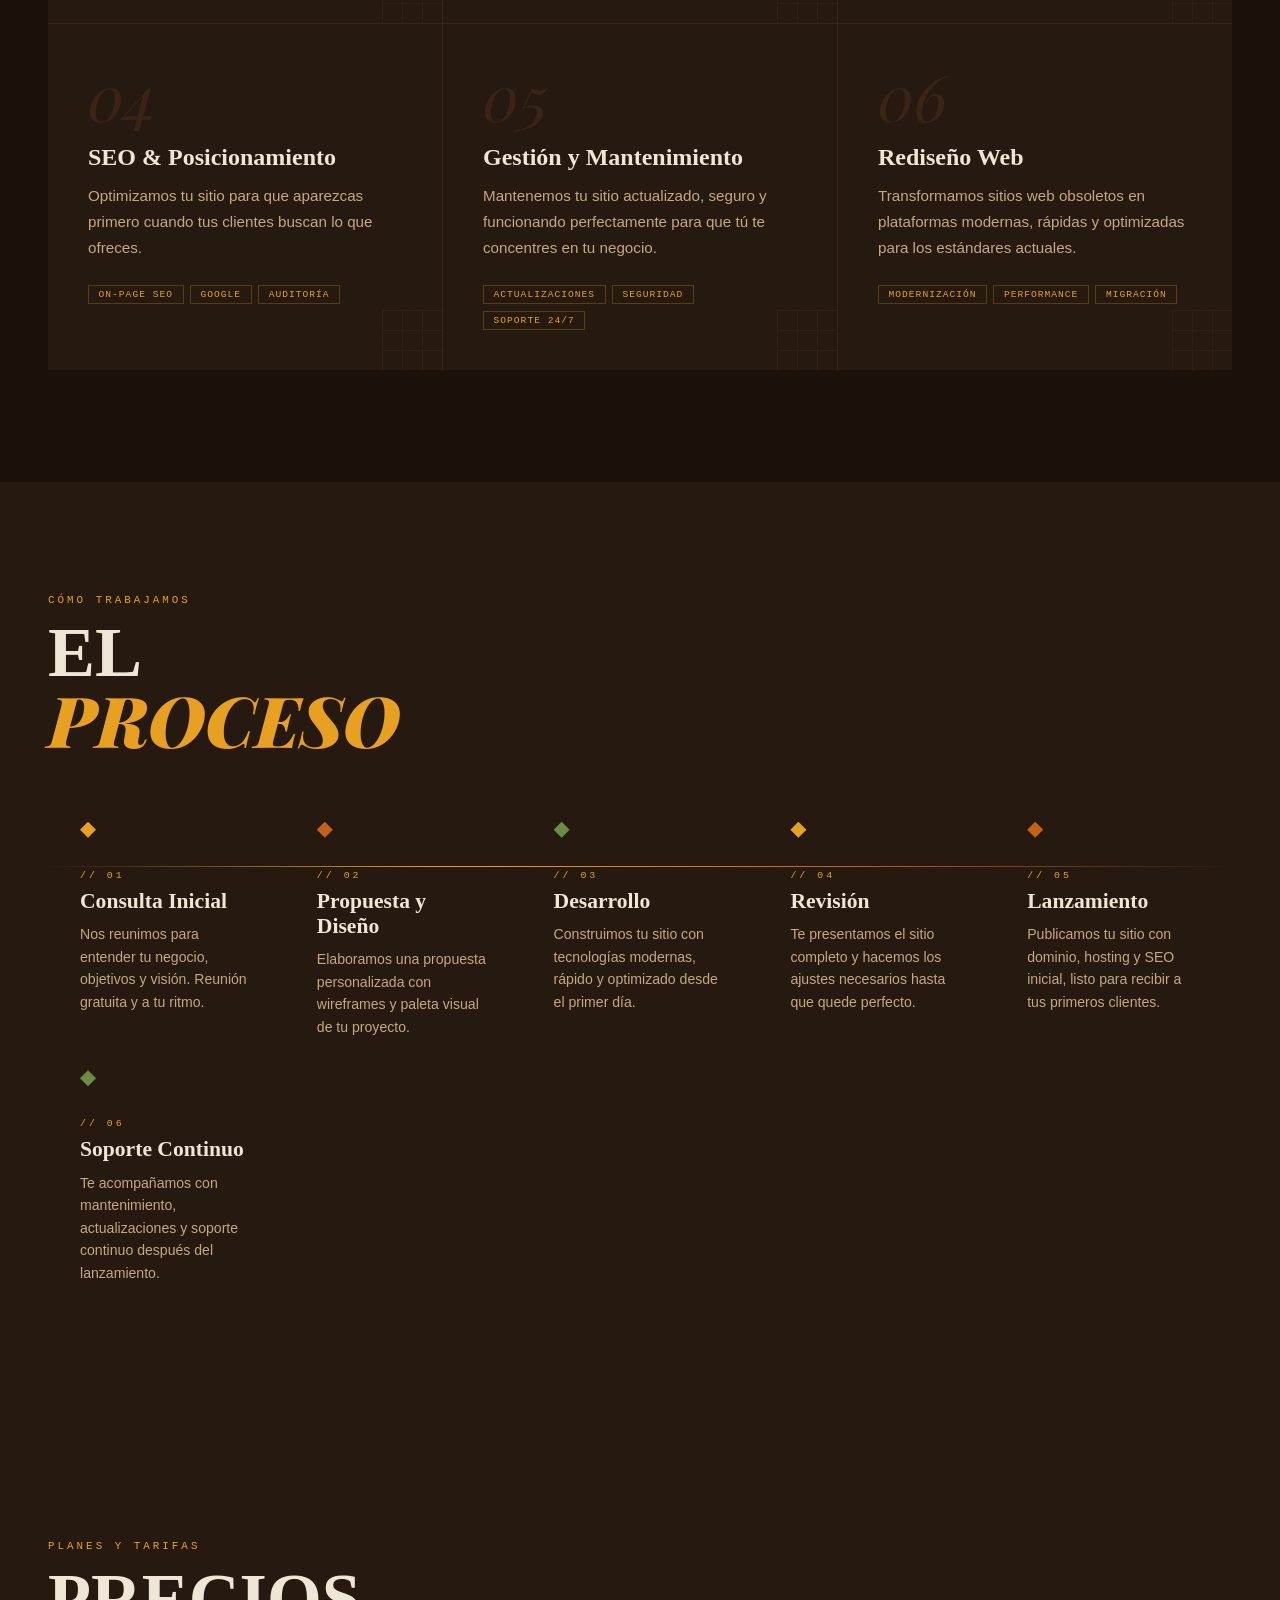
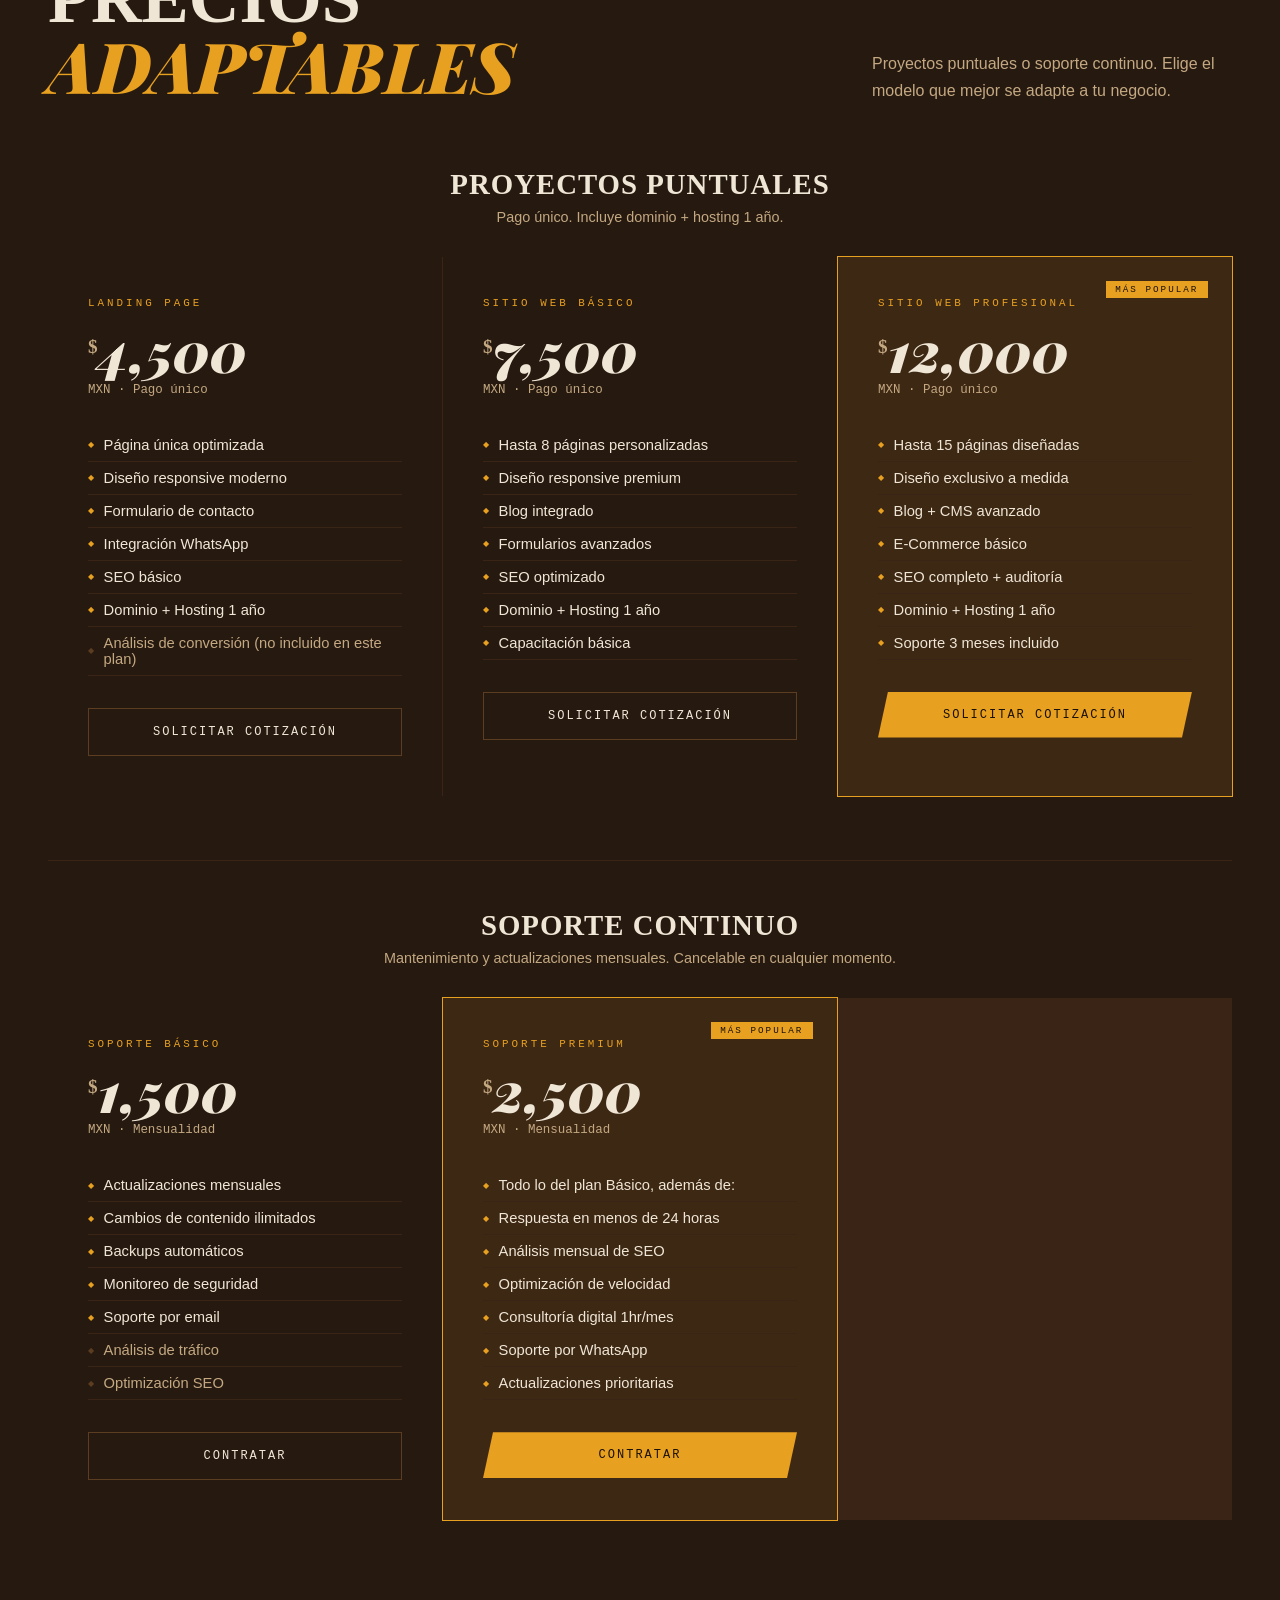
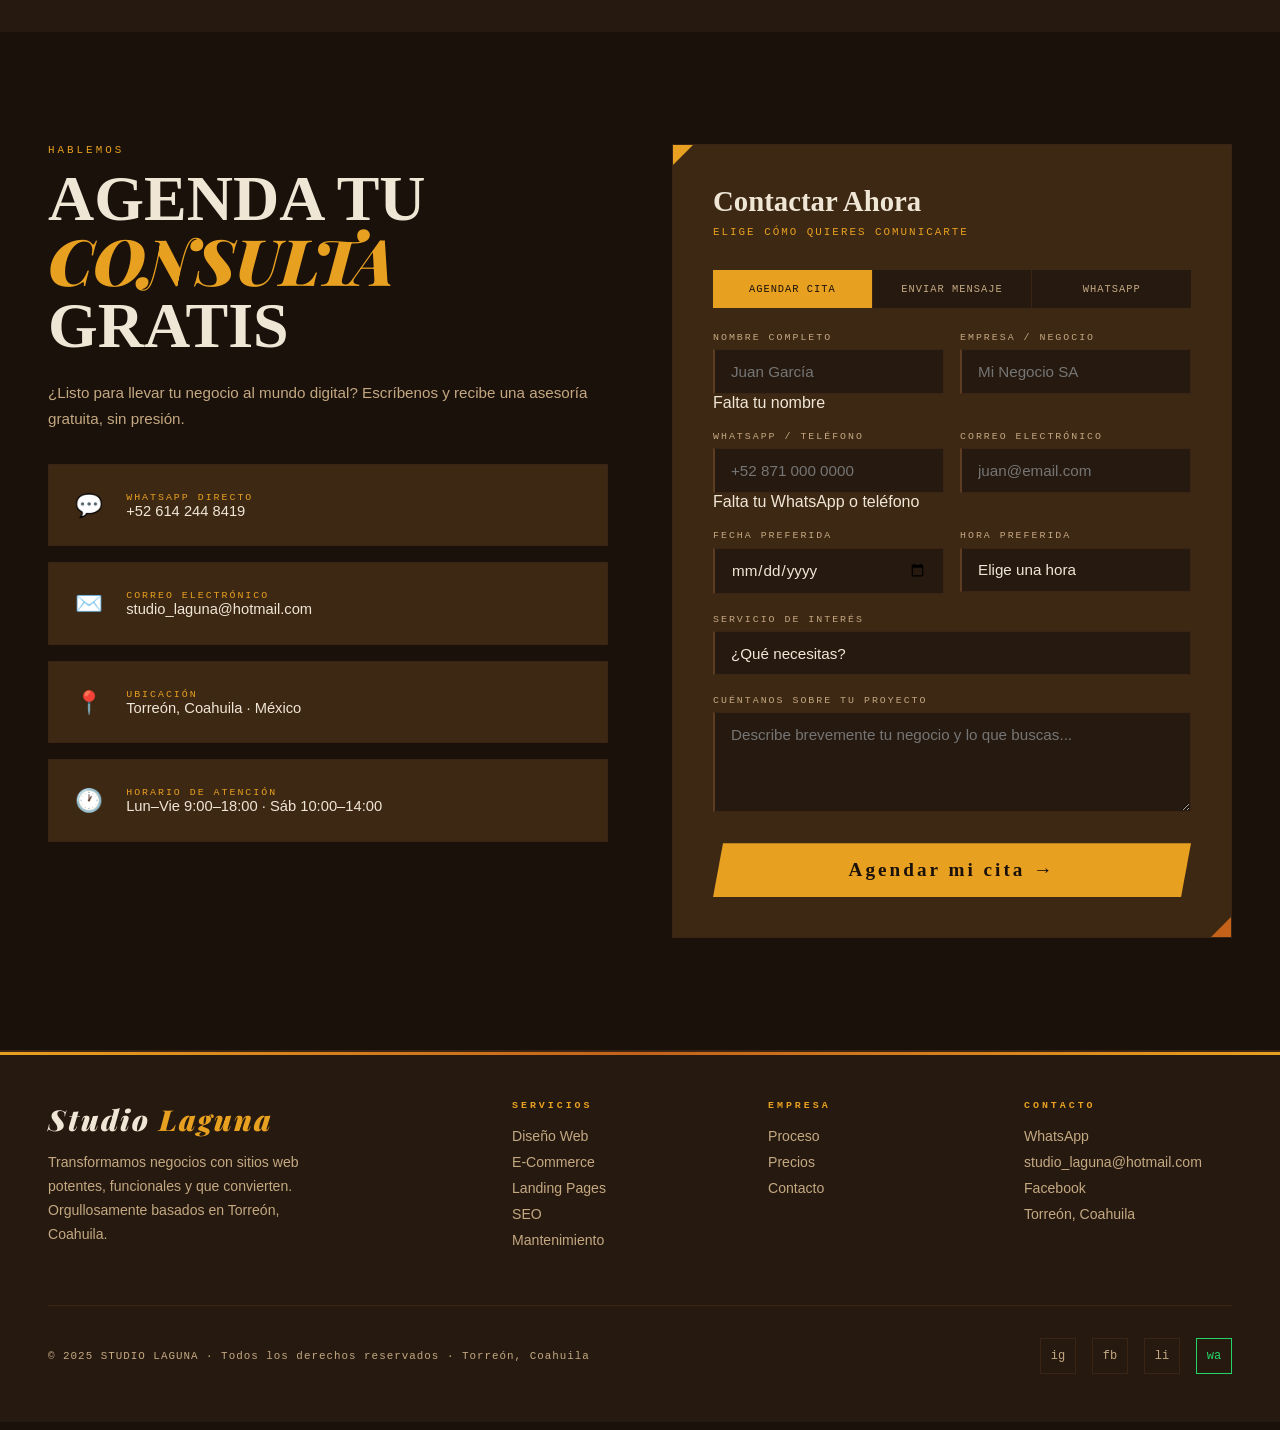
==== commit 61ee86cc: "Add files via upload" ====
--- a/index.html
+++ b/index.html
@@ -1,30 +1,23 @@
 <!DOCTYPE html>
 <html lang="es">
 <head>
-  <title> Studio Laguna </title>
-  <meta name="viewport" content="width=device-width, initial-scale=1.0">
-   <!-- SEO básico -->
-  <meta name="description" content="Studio Laguna: diseño y gestión de sitios web en Torreón, Coahuila. Creamos páginas web profesionales para negocios locales en La Laguna. Consulta gratuita." />
-  <meta name="keywords" content="diseño web Torreón, páginas web Torreón, agencia web Torreón, diseño web Coahuila, diseño web La Laguna, mantenimiento web Torreón" />
-  <meta name="author" content="Studio Laguna" />
-  <meta name="robots" content="index, follow" />
-  <link rel="canonical" href="https://studiolaguna.com.mx/" />
- 
-  <!-- Open Graph (Facebook, WhatsApp, LinkedIn) -->
-  <meta property="og:type" content="website" />
-  <meta property="og:site_name" content="Studio Laguna" />
-  <meta property="og:title" content="Studio Laguna — Diseño Web en Torreón, Coahuila" />
-  <meta property="og:description" content="Creamos sitios web profesionales para negocios en Torreón y La Laguna. Diseño personalizado, mantenimiento y SEO. Consulta gratuita." />
-  <meta property="og:url" content="https://studiolaguna.com.mx/" />
-  <meta property="og:image" content="https://studiolaguna.com.mx/og-image.jpg" />
-  <meta property="og:image:width" content="1200" />
-  <meta property="og:image:height" content="630" />
-  <meta property="og:locale" content="es_MX" />
- 
-<link rel="icon" href="/logo-mark-128.png" type="image/png">
-<link rel="shortcut icon" href="/logo-mark-128.png" type="image/png">
+  <meta charset="UTF-8" />
+  <meta name="viewport" content="width=device-width, initial-scale=1.0" />
+  <title>STUDIO LAGUNA — Diseño & Gestión Web · Torreón</title>
+  <link rel="shortcut icon" href="/logo-mark-128.png" type="image/x-icon">
+  <link href="https://fonts.googleapis.com/css2?family=Playfair+Display:wght@700;900&family=Barlow+Condensed:wght@300;400;600;700&family=Space+Mono:wght@400;700&display=swap" rel="stylesheet">
   <link rel="stylesheet" href="/studio-laguna-styles.css"/>
   <script src="main.js" defer></script>
+
+  <!-- PWA -->
+  <link rel="manifest" href="/manifest.json">
+  <meta name="theme-color" content="#1a110a">
+  <link rel="apple-touch-icon" href="/icons/icon-180.png">
+  <link rel="icon" type="image/png" sizes="192x192" href="/icons/icon-192.png">
+  <meta name="mobile-web-app-capable" content="yes">
+  <meta name="apple-mobile-web-app-capable" content="yes">
+  <meta name="apple-mobile-web-app-status-bar-style" content="black-translucent">
+  <meta name="apple-mobile-web-app-title" content="Studio Laguna">
 </head>
 <body>
 
@@ -257,112 +250,106 @@
     </div>
 
     <!-- PROYECTOS PUNTUALES -->
- <!-- PROYECTOS PUNTUALES -->
-    <div style="margin-bottom: 4rem;">
-      <div style="margin-bottom: 1.5rem;">
-        <h3 style="font-family: var(--font-display); font-size: 1.6rem; margin-bottom: 0.3rem;">PROYECTOS WEB</h3>
-        <p style="color: var(--muted); font-size: 0.85rem; font-family: var(--font-mono); letter-spacing: 1px;">Pago único · Dominio + hosting 1 año incluidos</p>
+    <div style="margin-bottom: 3rem;">
+      <div style="text-align: center; margin-bottom: 2rem;">
+        <h3 style="font-family: var(--font-display); font-size: 1.8rem; letter-spacing: 1px; margin-bottom: 0.5rem;">PROYECTOS PUNTUALES</h3>
+        <p style="color: var(--muted); font-size: 0.9rem;">Pago único. Incluye dominio + hosting 1 año.</p>
       </div>
       <div class="pricing-grid reveal">
- 
-        <!-- Landing Page -->
         <div class="price-card">
           <div class="price-plan">Landing Page</div>
           <div class="price-amount"><sup>$</sup>4,500</div>
           <div class="price-period">MXN · Pago único</div>
           <ul class="price-features">
-            <li class="included">Pagina unica optimizada</li>
-            <li class="included">Diseño responsive</li>
-            <li class="included">Formulario + WhatsApp</li>
-            <li class="included">SEO basico</li>
+            <li class="included">Página única optimizada</li>
+            <li class="included">Diseño responsive moderno</li>
+            <li class="included">Formulario de contacto</li>
+            <li class="included">Integración WhatsApp</li>
+            <li class="included">SEO básico</li>
             <li class="included">Dominio + Hosting 1 año</li>
+            <!-- CAMBIO: explicitar que no está incluido en este plan -->
+            <li>Análisis de conversión (no incluido en este plan)</li>
           </ul>
-          <div class="price-addon">
-            <div class="price-addon-label">+ Redes Sociales</div>
-                        <div class="price-addon-options">
-              <span class="addon-chip addon-chip--highlight">Redes Sociales <strong>$800/mes</strong></span>
-            </div>
-          </div>
-          <a href="#contacto" class="btn-outline" style="display:block; text-align:center; margin-top:1.2rem;">Solicitar cotizacion</a>
-        </div>
- 
-        <!-- E-commerse -->
+          <!-- CAMBIO: "CONSULTAR" → accionable -->
+          <a href="#contacto" class="btn-outline" style="display:block; text-align:center;">Solicitar cotización</a>
+        </div>
         <div class="price-card">
-          <div class="price-plan">E-commerse básico</div>
+          <div class="price-plan">Sitio Web Básico</div>
           <div class="price-amount"><sup>$</sup>7,500</div>
           <div class="price-period">MXN · Pago único</div>
           <ul class="price-features">
-            <li class="included">Landing page + Tienda</li>
-            <li class="included">Diseño responsive</li>
-            <li class="included">Respaldos</li>
+            <li class="included">Hasta 8 páginas personalizadas</li>
+            <li class="included">Diseño responsive premium</li>
+            <li class="included">Blog integrado</li>
+            <li class="included">Formularios avanzados</li>
             <li class="included">SEO optimizado</li>
             <li class="included">Dominio + Hosting 1 año</li>
-            <li class="included">Capacitacion basica</li>
+            <li class="included">Capacitación básica</li>
           </ul>
-          <div class="price-addon">
-            <div class="price-addon-label">+ Redes Sociales</div>
-                        <div class="price-addon-options">
-              <span class="addon-chip addon-chip--highlight">Redes Sociales <strong>$800/mes</strong></span>
-            </div>
-          </div>
-          <a href="#contacto" class="btn-outline" style="display:block; text-align:center; margin-top:1.2rem;">Solicitar cotizacion</a>
-        </div>
- 
-        <!-- E-commerse Profesional -->
-        <div class="price-card">
-          <div class="price-plan">Sitio Web + E-commerse Profesional</div>
+          <!-- CAMBIO: "CONSULTAR" → accionable -->
+          <a href="#contacto" class="btn-outline" style="display:block; text-align:center;">Solicitar cotización</a>
+        </div>
+        <div class="price-card featured">
+          <div class="price-plan">Sitio Web Profesional</div>
           <div class="price-amount"><sup>$</sup>12,000</div>
           <div class="price-period">MXN · Pago único</div>
           <ul class="price-features">
-            <li class="included">Compras en linea</li>
+            <li class="included">Hasta 15 páginas diseñadas</li>
             <li class="included">Diseño exclusivo a medida</li>
-            <li class="included">SEO completo + auditoria</li>
+            <li class="included">Blog + CMS avanzado</li>
+            <li class="included">E-Commerce básico</li>
+            <li class="included">SEO completo + auditoría</li>
             <li class="included">Dominio + Hosting 1 año</li>
             <li class="included">Soporte 3 meses incluido</li>
           </ul>
-          <div class="price-addon">
-            <div class="price-addon-label">+ Redes Sociales</div>
-                        <div class="price-addon-options">
-              <span class="addon-chip addon-chip--highlight">Redes Sociales <strong>$800/mes</strong></span>
-            </div>
-          </div>
-          <a href="#contacto" class="btn-outline" style="display:block; text-align:center; margin-top:1.2rem;">Solicitar cotizacion</a>
-        </div>
-        
-    <!-- Redes agregadas al principal -->
-  <div class="pricing-grid reveal" style="grid-template-columns: repeat(auto-fill, minmax(320px, 1fr));">
- 
+          <!-- CAMBIO: "CONSULTAR" → accionable -->
+          <a href="#contacto" class="btn-primary" style="display:block; text-align:center;">Solicitar cotización</a>
+        </div>
+      </div>
+    </div>
+
+    <!-- SOPORTE Y MANTENIMIENTO MENSUAL -->
+    <div style="margin-top: 4rem; padding-top: 3rem; border-top: 1px solid var(--border);">
+      <div style="text-align: center; margin-bottom: 2rem;">
+        <h3 style="font-family: var(--font-display); font-size: 1.8rem; letter-spacing: 1px; margin-bottom: 0.5rem;">SOPORTE CONTINUO</h3>
+        <p style="color: var(--muted); font-size: 0.9rem;">Mantenimiento y actualizaciones mensuales. Cancelable en cualquier momento.</p>
+      </div>
+      <div class="pricing-grid reveal" style="grid-template-columns: repeat(auto-fill, minmax(320px, 1fr));">
         <div class="price-card">
-          <div class="price-plan">Administracion de Redes</div>
-          <div class="price-amount"><sup>$</sup>800</div>
+          <div class="price-plan">Soporte Básico</div>
+          <div class="price-amount"><sup>$</sup>1,500</div>
           <div class="price-period">MXN · Mensualidad</div>
           <ul class="price-features">
-            <li class="included">Facebook + Instagram</li>
-            <li class="included">8 publicaciones al mes</li>
-            <li class="included">Diseño con tu imagen de marca</li>
-            <li class="included">Gestion de comentarios basica</li>
-            <li class="included">Reporte mensual de metricas</li>
+            <li class="included">Actualizaciones mensuales</li>
+            <li class="included">Cambios de contenido ilimitados</li>
+            <li class="included">Backups automáticos</li>
+            <li class="included">Monitoreo de seguridad</li>
+            <li class="included">Soporte por email</li>
+            <li>Análisis de tráfico</li>
+            <li>Optimización SEO</li>
           </ul>
-          <a href="#contacto" class="btn-primary" style="display:block; text-align:center;">Solicitar informacion</a>
-        </div>
- 
-      </div>
-      </div>
-    </div>
- 
-    <!-- SOPORTE CONTINUO 
-  
-    <!-- REDES SOCIALES 
-    <div style="padding-top: 3rem; border-top: 1px solid var(--border);">
-      <div style="margin-bottom: 1.5rem;">
-        <h3 style="font-family: var(--font-display); font-size: 1.6rem; margin-bottom: 0.3rem;">REDES SOCIALES</h3>
-        <p style="color: var(--muted); font-size: 0.85rem; font-family: var(--font-mono); letter-spacing: 1px;">Mensualidad · Facebook e Instagram · Cancelable en cualquier momento</p>
-      </div>
-     
-    </div>
- 
+          <a href="#contacto" class="btn-outline" style="display:block; text-align:center;">CONTRATAR</a>
+        </div>
+        <div class="price-card featured">
+          <div class="price-plan">Soporte Premium</div>
+          <div class="price-amount"><sup>$</sup>2,500</div>
+          <div class="price-period">MXN · Mensualidad</div>
+          <ul class="price-features">
+            <!-- CAMBIO: "Todo de Soporte Básico +" → gramática correcta -->
+            <li class="included">Todo lo del plan Básico, además de:</li>
+            <!-- CAMBIO: "Respuesta en máximo 24hrs" → encuadre positivo -->
+            <li class="included">Respuesta en menos de 24 horas</li>
+            <li class="included">Análisis mensual de SEO</li>
+            <li class="included">Optimización de velocidad</li>
+            <li class="included">Consultoría digital 1hr/mes</li>
+            <li class="included">Soporte por WhatsApp</li>
+            <li class="included">Actualizaciones prioritarias</li>
+          </ul>
+          <a href="#contacto" class="btn-primary" style="display:block; text-align:center;">CONTRATAR</a>
+        </div>
+      </div>
+    </div>
   </section>
- -->
 
   <!-- CONTACT -->
   <section class="section contact-section" id="contacto">
@@ -605,10 +592,11 @@
       </div>
     </div>
     <div class="footer-bottom">
-     <p>© 2025 STUDIO LAGUNA · Todos los derechos reservados · Torreón, Coahuila · <a href="/terminos.html" style="color:var(--sol)">Términos y Condiciones</a></p>
+      <p>© 2025 STUDIO LAGUNA · Todos los derechos reservados · Torreón, Coahuila</p>
       <div class="social-links">
         <a href="#" class="social-link">ig</a>
-        <a href="https://www.facebook.com/profile.php?id=61589472718955" target="_blank" class="social-link">fb</a>
+        <a href="#" class="social-link">fb</a>
+        <a href="#" class="social-link">li</a>
         <a href="https://wa.me/52614244848419" target="_blank" class="social-link" style="border-color:#25D366;color:#25D366;">wa</a>
       </div>
     </div>
@@ -620,117 +608,44 @@
     <span class="wa-tooltip">Escríbenos ahora</span>
     💬
   </a>
- <!-- Schema.org LocalBusiness — SEO local estructurado -->
-  <script type="application/ld+json">
-  {
-    "@context": "https://schema.org",
-    "@type": "LocalBusiness",
-    "name": "Studio Laguna",
-    "description": "Agencia de diseño y gestión web en Torreón, Coahuila. Creamos sitios web profesionales para negocios locales en La Laguna.",
-    "url": "https://studiolaguna.com.mx",
-    "logo": "https://studiolaguna.com.mx/logo-mark-512.png",
-    "image": "https://studiolaguna.com.mx/og-image.jpg",
-    "telephone": "+52-614-244-8419",
-    "email": "studio_laguna@hotmail.com",
-    "address": {
-      "@type": "PostalAddress",
-      "addressLocality": "Torreón",
-      "addressRegion": "Coahuila",
-      "addressCountry": "MX"
-    },
-    "geo": {
-      "@type": "GeoCoordinates",
-      "latitude": 25.5428,
-      "longitude": -103.4068
-    },
-    "openingHoursSpecification": [
-      {
-        "@type": "OpeningHoursSpecification",
-        "dayOfWeek": ["Monday","Tuesday","Wednesday","Thursday","Friday"],
-        "opens": "09:00",
-        "closes": "18:00"
-      },
-      {
-        "@type": "OpeningHoursSpecification",
-        "dayOfWeek": "Saturday",
-        "opens": "10:00",
-        "closes": "14:00"
-      }
-    ],
-    "priceRange": "$$",
-    "currenciesAccepted": "MXN",
-    "paymentAccepted": "Transferencia, Tarjeta, Efectivo",
-    "areaServed": [
-      {
-        "@type": "City",
-        "name": "Torreón"
-      },
-      {
-        "@type": "City",
-        "name": "Gómez Palacio"
-      },
-      {
-        "@type": "City",
-        "name": "Lerdo"
-      }
-    ],
-    "hasOfferCatalog": {
-      "@type": "OfferCatalog",
-      "name": "Servicios de diseño web",
-      "itemListElement": [
-        {
-          "@type": "Offer",
-          "itemOffered": {
-            "@type": "Service",
-            "name": "Diseño Web a Medida",
-            "description": "Sitios web únicos y profesionales adaptados a la identidad de tu marca."
-          }
-        },
-        {
-          "@type": "Offer",
-          "itemOffered": {
-            "@type": "Service",
-            "name": "Landing Page",
-            "description": "Páginas de aterrizaje de alta conversión.",
-            "offers": {
-              "@type": "Offer",
-              "price": "4500",
-              "priceCurrency": "MXN"
-            }
-          }
-        },
-        {
-          "@type": "Offer",
-          "itemOffered": {
-            "@type": "Service",
-            "name": "Sitio Web Profesional",
-            "description": "Hasta 15 páginas con diseño exclusivo, CMS avanzado y SEO completo.",
-            "offers": {
-              "@type": "Offer",
-              "price": "12000",
-              "priceCurrency": "MXN"
-            }
-          }
-        },
-        {
-          "@type": "Offer",
-          "itemOffered": {
-            "@type": "Service",
-            "name": "Mantenimiento Web Mensual",
-            "description": "Actualizaciones, backups, seguridad y soporte continuo.",
-            "offers": {
-              "@type": "Offer",
-              "price": "1500",
-              "priceCurrency": "MXN"
-            }
-          }
-        }
-      ]
-    },
-    "sameAs": [
-      "https://www.facebook.com/profile.php?id=61589472718955"
-    ]
-  }
+
+  <!-- Floating Install App (aparece solo si el navegador ofrece instalación) -->
+  <button id="installBtn" class="install-float" style="display:none;" aria-label="Instalar app">
+    <span class="wa-tooltip">Instalar app</span>
+    ⬇
+  </button>
+
+  <script>
+    /* ── PWA: registro de service worker ──────────── */
+    if ('serviceWorker' in navigator) {
+      window.addEventListener('load', () => {
+        navigator.serviceWorker.register('/service-worker.js').catch(err => console.error('SW error:', err));
+      });
+    }
+
+    /* ── PWA: botón de instalación personalizado ──── */
+    let deferredPrompt;
+    const installBtn = document.getElementById('installBtn');
+
+    window.addEventListener('beforeinstallprompt', (e) => {
+      e.preventDefault();
+      deferredPrompt = e;
+      installBtn.style.display = 'flex';
+    });
+
+    installBtn.addEventListener('click', async () => {
+      if (!deferredPrompt) return;
+      installBtn.style.display = 'none';
+      deferredPrompt.prompt();
+      await deferredPrompt.userChoice;
+      deferredPrompt = null;
+    });
+
+    window.addEventListener('appinstalled', () => {
+      installBtn.style.display = 'none';
+      deferredPrompt = null;
+    });
   </script>
+
 </body>
 </html>
--- a/studio-laguna-styles.css
+++ b/studio-laguna-styles.css
@@ -888,6 +888,40 @@
   50% { transform: translateY(-8px); }
 }
 
+/* ── Install App float (PWA) ───────────────────── */
+.install-float {
+  position: fixed;
+  bottom: 2rem; left: 2rem;
+  z-index: 1000;
+  width: 60px; height: 60px;
+  background: var(--sol);
+  color: var(--tierra);
+  border: none;
+  clip-path: polygon(50% 0%, 100% 25%, 100% 75%, 50% 100%, 0% 75%, 0% 25%);
+  display: flex; align-items: center; justify-content: center;
+  cursor: pointer;
+  font-size: 1.5rem;
+  box-shadow: 0 4px 20px rgba(232,160,32,0.4);
+  transition: transform 0.3s;
+}
+.install-float:hover { transform: scale(1.15); }
+.install-float .wa-tooltip {
+  position: absolute;
+  left: 70px;
+  background: var(--surface);
+  border: 1px solid var(--border);
+  color: var(--text);
+  padding: 0.4rem 0.8rem;
+  font-family: var(--font-mono);
+  font-size: 0.62rem;
+  letter-spacing: 1px;
+  white-space: nowrap;
+  opacity: 0;
+  pointer-events: none;
+  transition: opacity 0.3s;
+}
+.install-float:hover .wa-tooltip { opacity: 1; }
+
 /* ── Scroll animations ──────────────────────────── */
 .reveal {
   opacity: 0;
@@ -925,227 +959,18 @@
   to { transform: translateX(-50%); }
 }
 
-/* ══════════════════════════════════════════════════
-   LOGO OPTIONS SECTION
-   ══════════════════════════════════════════════════ */
-.logo-showcase {
-  background: var(--bg2);
-  padding: 6rem 3rem;
-  border-top: 1px solid var(--border);
-  border-bottom: 1px solid var(--border);
-}
-.logo-showcase-header {
-  text-align: center;
-  margin-bottom: 4rem;
-}
-.logo-showcase-header h2 {
-  font-family: var(--font-display);
-  font-size: 2.5rem;
-  font-style: italic;
-  margin-bottom: 0.5rem;
-}
-.logo-showcase-header p {
-  font-family: var(--font-mono);
-  font-size: 0.65rem;
-  letter-spacing: 3px;
-  color: var(--sol);
-  text-transform: uppercase;
-}
-.logo-options {
-  display: grid;
-  grid-template-columns: repeat(3, 1fr);
-  gap: 1px;
-  background: var(--border);
-  max-width: 1100px;
-  margin: 0 auto;
-}
-.logo-option {
-  background: var(--tierra);
-  padding: 3.5rem 2.5rem;
-  display: flex; flex-direction: column;
-  align-items: center; justify-content: center;
-  gap: 2rem;
-  position: relative;
-  transition: background 0.3s;
-}
-.logo-option:hover { background: var(--cantera); }
-
-/* Dark variant preview */
-.logo-option.on-light {
-  background: var(--crema);
-}
-.logo-option.on-light:hover { background: var(--hueso); }
-
-.logo-option-label {
-  font-family: var(--font-mono);
-  font-size: 0.6rem;
-  letter-spacing: 3px;
-  text-transform: uppercase;
-  color: var(--muted);
-  text-align: center;
-}
-.logo-option.on-light .logo-option-label { color: var(--barro); }
-
-.option-name {
-  font-family: var(--font-mono);
-  font-size: 0.58rem;
-  letter-spacing: 4px;
-  text-transform: uppercase;
-  color: var(--sol);
-  text-align: center;
-  position: absolute;
-  top: 1rem; left: 50%;
-  transform: translateX(-50%);
-  white-space: nowrap;
-}
-.option-name.dark { color: var(--cobre); }
-
-/* ── LOGO A: "Sol Lagunero" — Sun + serif stacked ── */
-.logo-a { display: flex; flex-direction: column; align-items: center; gap: 0.6rem; }
-.logo-a-mark svg { display: block; }
-.logo-a-text {
-  text-align: center;
-}
-.logo-a-text .main {
-  font-family: 'Playfair Display', serif;
-  font-size: 1.8rem;
-  font-weight: 900;
-  letter-spacing: 8px;
-  text-transform: uppercase;
-  display: block;
-  color: var(--crema);
-  line-height: 1;
-}
-.logo-a-text .sub {
-  font-family: 'Space Mono', monospace;
-  font-size: 0.42rem;
-  letter-spacing: 6px;
-  text-transform: uppercase;
-  color: var(--sol);
-  display: block;
-  margin-top: 4px;
-}
-/* on-light version of A */
-.on-light .logo-a-text .main { color: var(--tierra); }
-.on-light .logo-a-text .sub { color: var(--cobre); }
-
-/* ── LOGO B: "Cantera" — Block letters + geometric mark ── */
-.logo-b { display: flex; align-items: center; gap: 1rem; }
-.logo-b-text .main {
-  font-family: 'Playfair Display', serif;
-  font-size: 2rem;
-  font-weight: 900;
-  font-style: italic;
-  letter-spacing: 2px;
-  text-transform: uppercase;
-  color: var(--crema);
-  display: block;
-  line-height: 1;
-}
-.logo-b-text .sub {
-  font-family: 'Space Mono', monospace;
-  font-size: 0.38rem;
-  letter-spacing: 5px;
-  text-transform: uppercase;
-  color: var(--sol);
-  display: block;
-  margin-top: 5px;
-}
-.on-light .logo-b-text .main { color: var(--tierra); }
-.on-light .logo-b-text .sub { color: var(--cobre); }
-
-/* ── LOGO C: "Sotol" — Minimal monogram + wordmark ── */
-.logo-c { display: flex; flex-direction: column; align-items: flex-start; gap: 0.4rem; padding-left: 1rem; border-left: 3px solid var(--sol); }
-.logo-c-main {
-  font-family: 'Playfair Display', serif;
-  font-size: 1.6rem;
-  font-weight: 900;
-  letter-spacing: 6px;
-  text-transform: uppercase;
-  color: var(--crema);
-  line-height: 1;
-}
-.logo-c-row {
-  display: flex; align-items: center; gap: 0.6rem; width: 100%;
-}
-.logo-c-line { flex: 1; height: 1px; background: var(--sol); opacity: 0.4; }
-.logo-c-sub {
-  font-family: 'Space Mono', monospace;
-  font-size: 0.38rem;
-  letter-spacing: 5px;
-  text-transform: uppercase;
-  color: var(--sol);
-}
-.on-light .logo-c { border-left-color: var(--cobre); }
-.on-light .logo-c-main { color: var(--tierra); }
-.on-light .logo-c-sub { color: var(--cobre); }
-.on-light .logo-c-line { background: var(--cobre); }
-
 /* ── RESPONSIVE ─────────────────────────────────── */
-@media (max-width: 900px) {
-  .logo-options { grid-template-columns: 1fr; }
-}
 @media (max-width: 768px) {
-  body { cursor: auto; }
-  .cursor, .cursor-ring { display: none; }
-
-  nav { padding: 1rem 1.2rem; }
+  nav { padding: 1rem 1.5rem; }
   .nav-links { display: none; }
-  .nav-logo .logo-main { font-size: 0.9rem; letter-spacing: 2px; }
-  .nav-logo .logo-sub { font-size: 0.4rem; letter-spacing: 2px; }
-  .nav-cta { padding: 0.5rem 1rem; font-size: 0.6rem; }
-
-  .hero { padding: 6rem 1.2rem 8rem; min-height: auto; }
-  .hero h1 { font-size: 3.5rem; margin-bottom: 1rem; }
-  .hero-desc { font-size: 1rem; margin-bottom: 2rem; }
-  .hero-ornament { width: 100px; height: 100px; top: 4rem; right: 1rem; }
-  .stats-strip { 
-    position: static; 
-    grid-template-columns: 1fr 1fr; 
-    gap: 1.5rem; 
-    margin-top: 3rem;
-    padding-top: 1.5rem;
-  }
-  .stat-num { font-size: 2.2rem; }
-
-  .section { padding: 4rem 1.2rem; }
-  .section-header { margin-bottom: 2.5rem; }
-  .section-title { font-size: 2.8rem; }
-  
-  .services-grid, .pricing-grid { grid-template-columns: 1fr; }
-  .process-steps { grid-template-columns: 1fr; gap: 2rem; }
+  .hero { padding: 6rem 1.5rem 10rem; }
+  .stats-strip { grid-template-columns: repeat(2, 1fr); bottom: 1rem; left: 1.5rem; right: 1.5rem; }
+  .section { padding: 4rem 1.5rem; }
+  .contact-grid { grid-template-columns: 1fr; gap: 2rem; }
+  .footer-grid { grid-template-columns: 1fr 1fr; gap: 2rem; }
+  .footer-bottom { flex-direction: column; gap: 1rem; text-align: center; }
+  .form-row { grid-template-columns: 1fr; }
+  .process-steps { grid-template-columns: 1fr 1fr; }
   .process-steps::before { display: none; }
-  .step { padding: 0 0 0 1.5rem; border-left: 1px solid var(--border); }
-  .step-dot { position: absolute; left: -8px; top: 0; }
-
-  .contact-grid { grid-template-columns: 1fr; gap: 3rem; }
-  .form-container { padding: 1.5rem; }
-  .form-row { grid-template-columns: 1fr; }
-  .form-tab { font-size: 0.55rem; padding: 0.6rem 0.4rem; }
-
-  .footer-grid { grid-template-columns: 1fr; gap: 2.5rem; }
-  .footer-bottom { flex-direction: column-reverse; gap: 1.5rem; text-align: center; }
-  
-  .whatsapp-float { bottom: 1.5rem; right: 1.5rem; width: 50px; height: 50px; font-size: 1.4rem; }
-  .logo-showcase { padding: 3rem 1.2rem; }
-}
-
-@media (max-width: 480px) {
-  .hero h1 { font-size: 2.8rem; }
-  .section-title { font-size: 2.2rem; }
-  .price-amount { font-size: 2.8rem; }
-}
-
-/* ── Validación en línea (extraído de index.html) ── */
-.field-error {
-  display: none;
-  font-family: var(--font-mono);
-  font-size: 0.65rem;
-  letter-spacing: 1px;
-  color: #ff6b35;
-  margin-top: 0.3rem;
-}
-.field-error.visible { display: block; }
-input.error-field, textarea.error-field {
-  border-color: #ff6b35 !important;
-}
+  .install-float { width: 52px; height: 52px; bottom: 1.5rem; left: 1.5rem; }
+}
